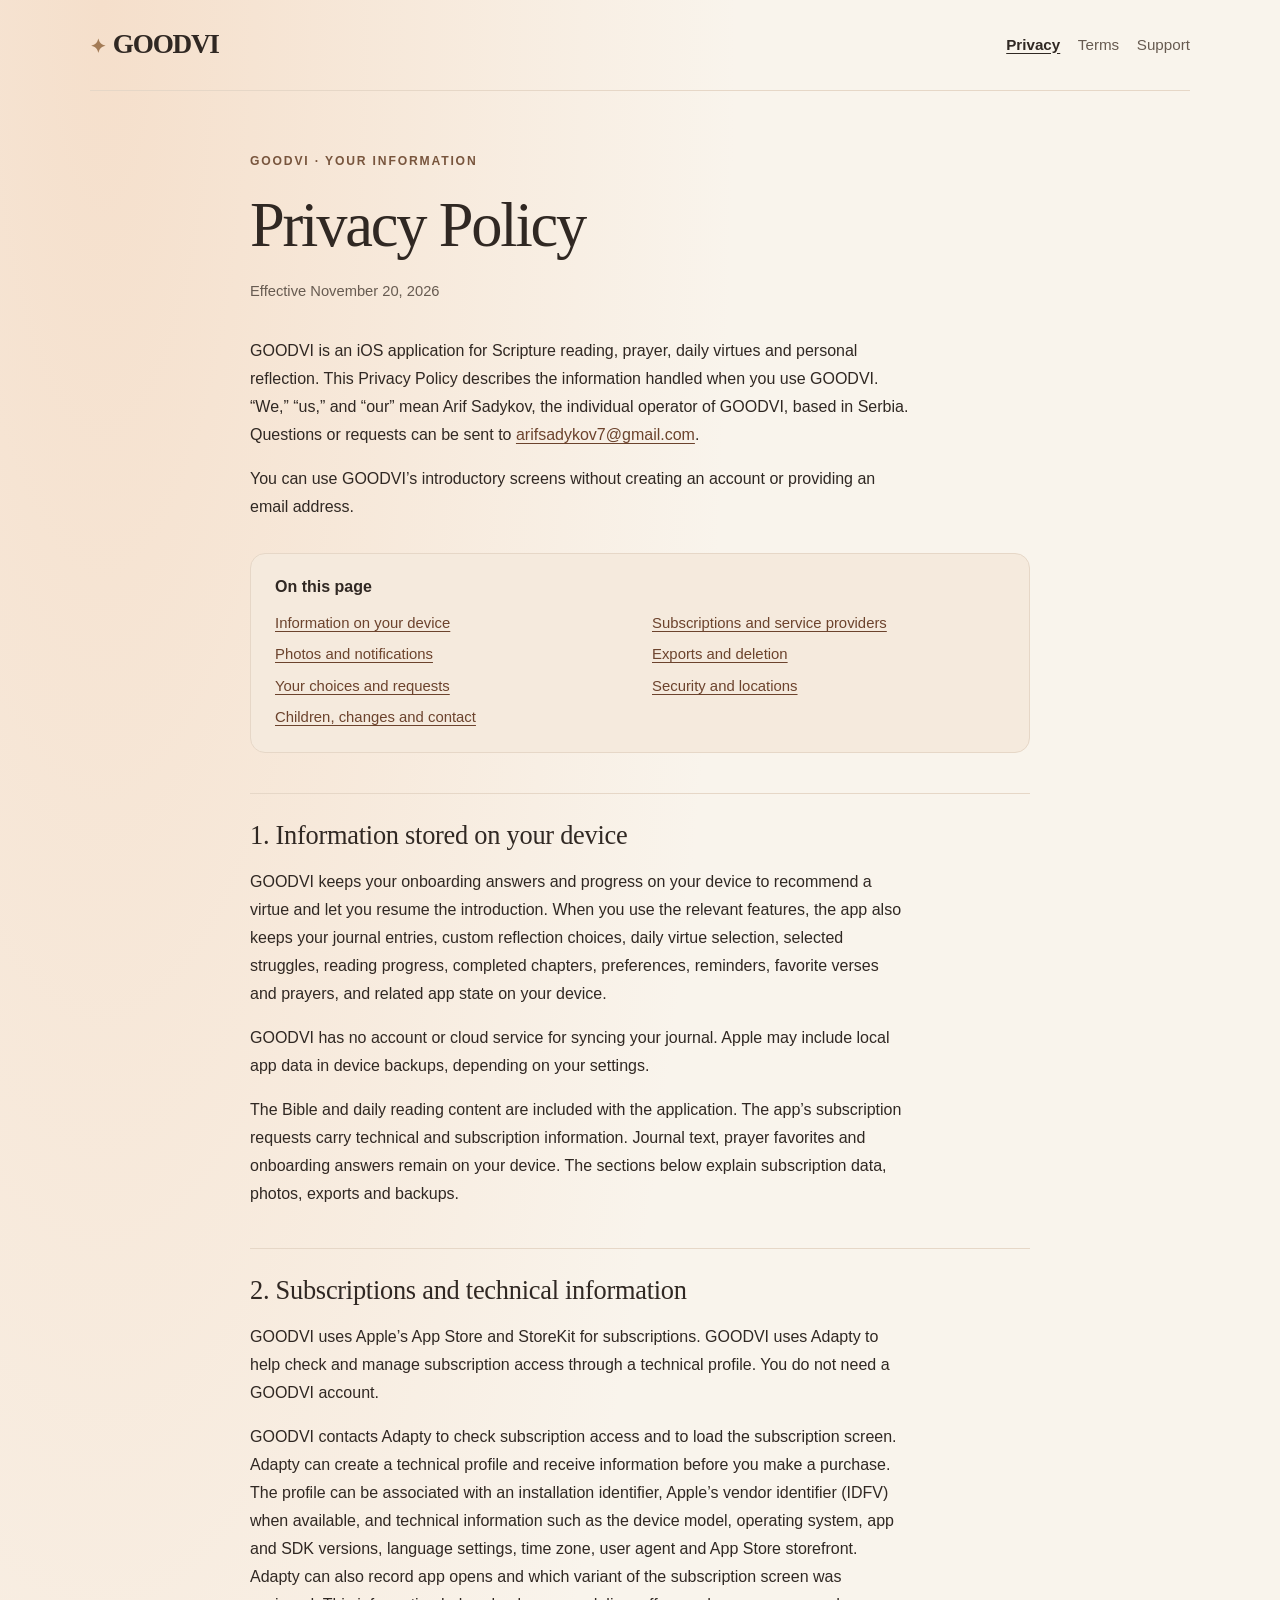
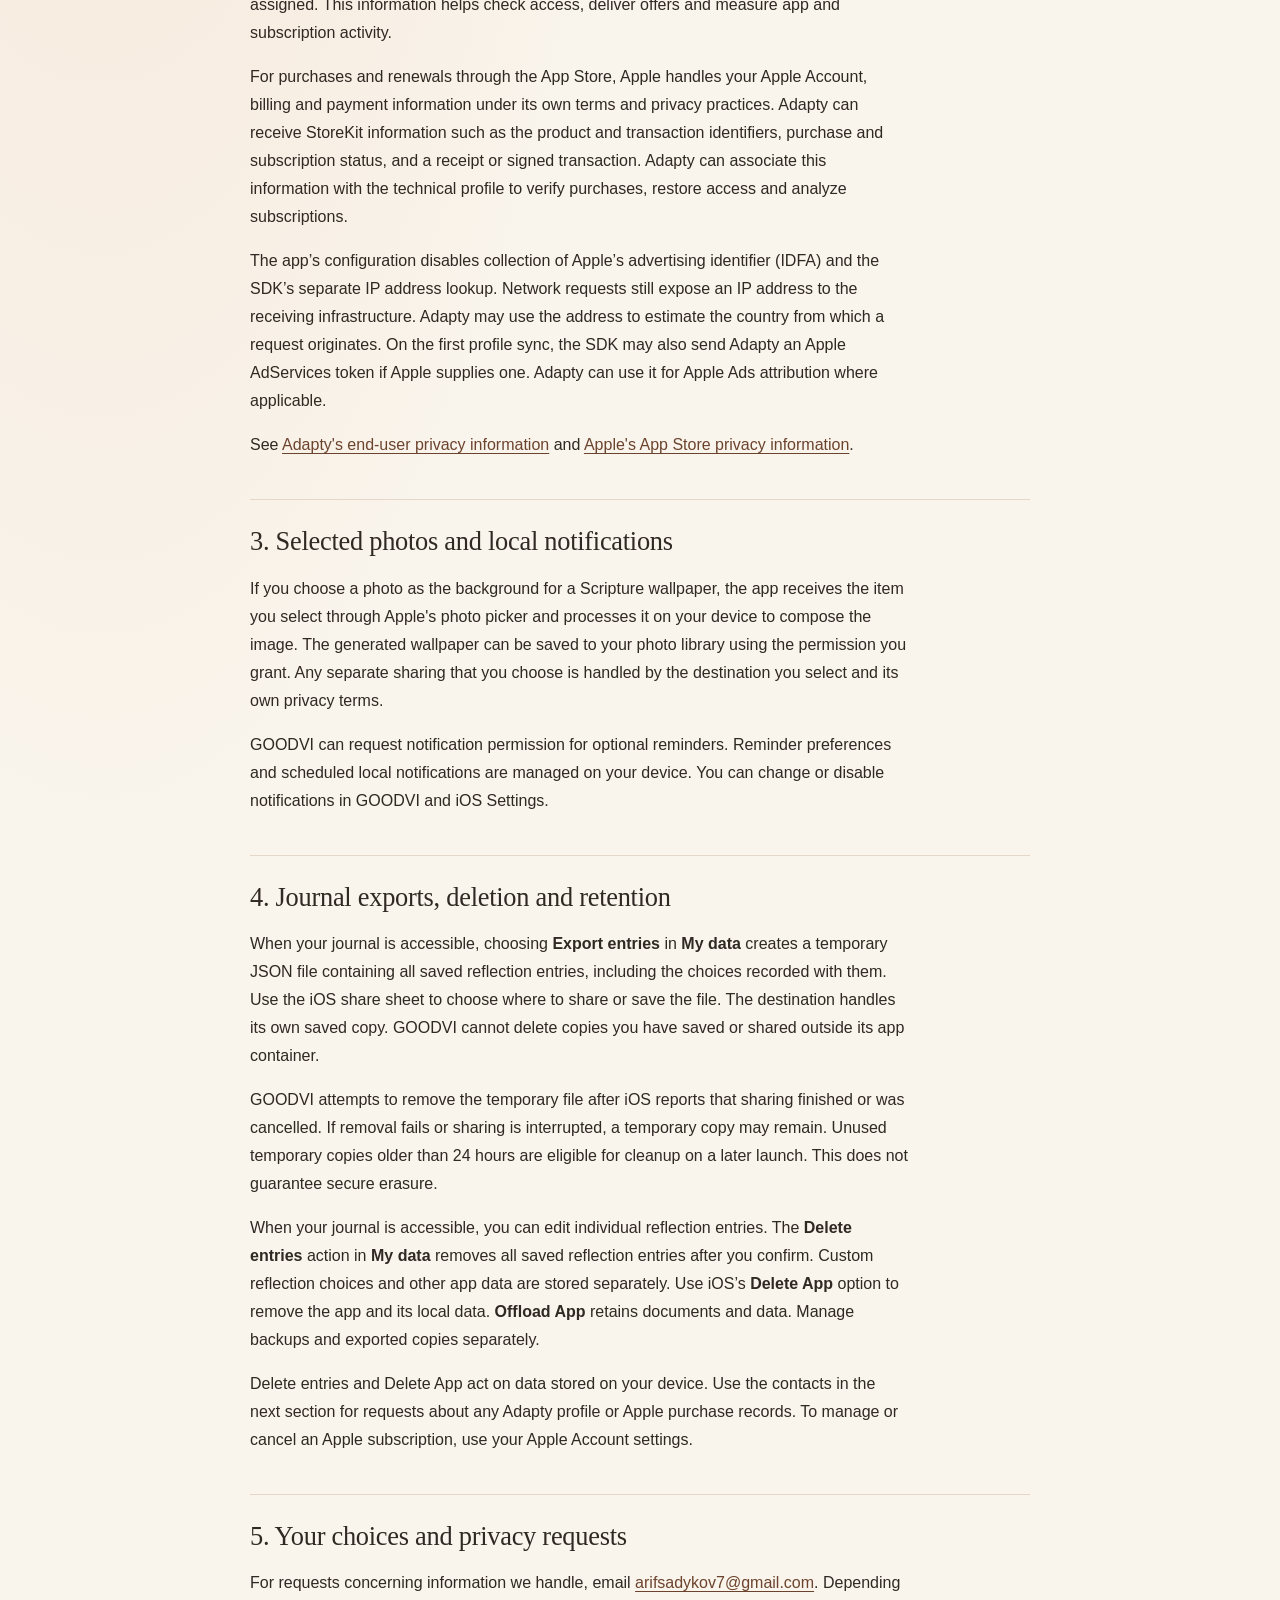
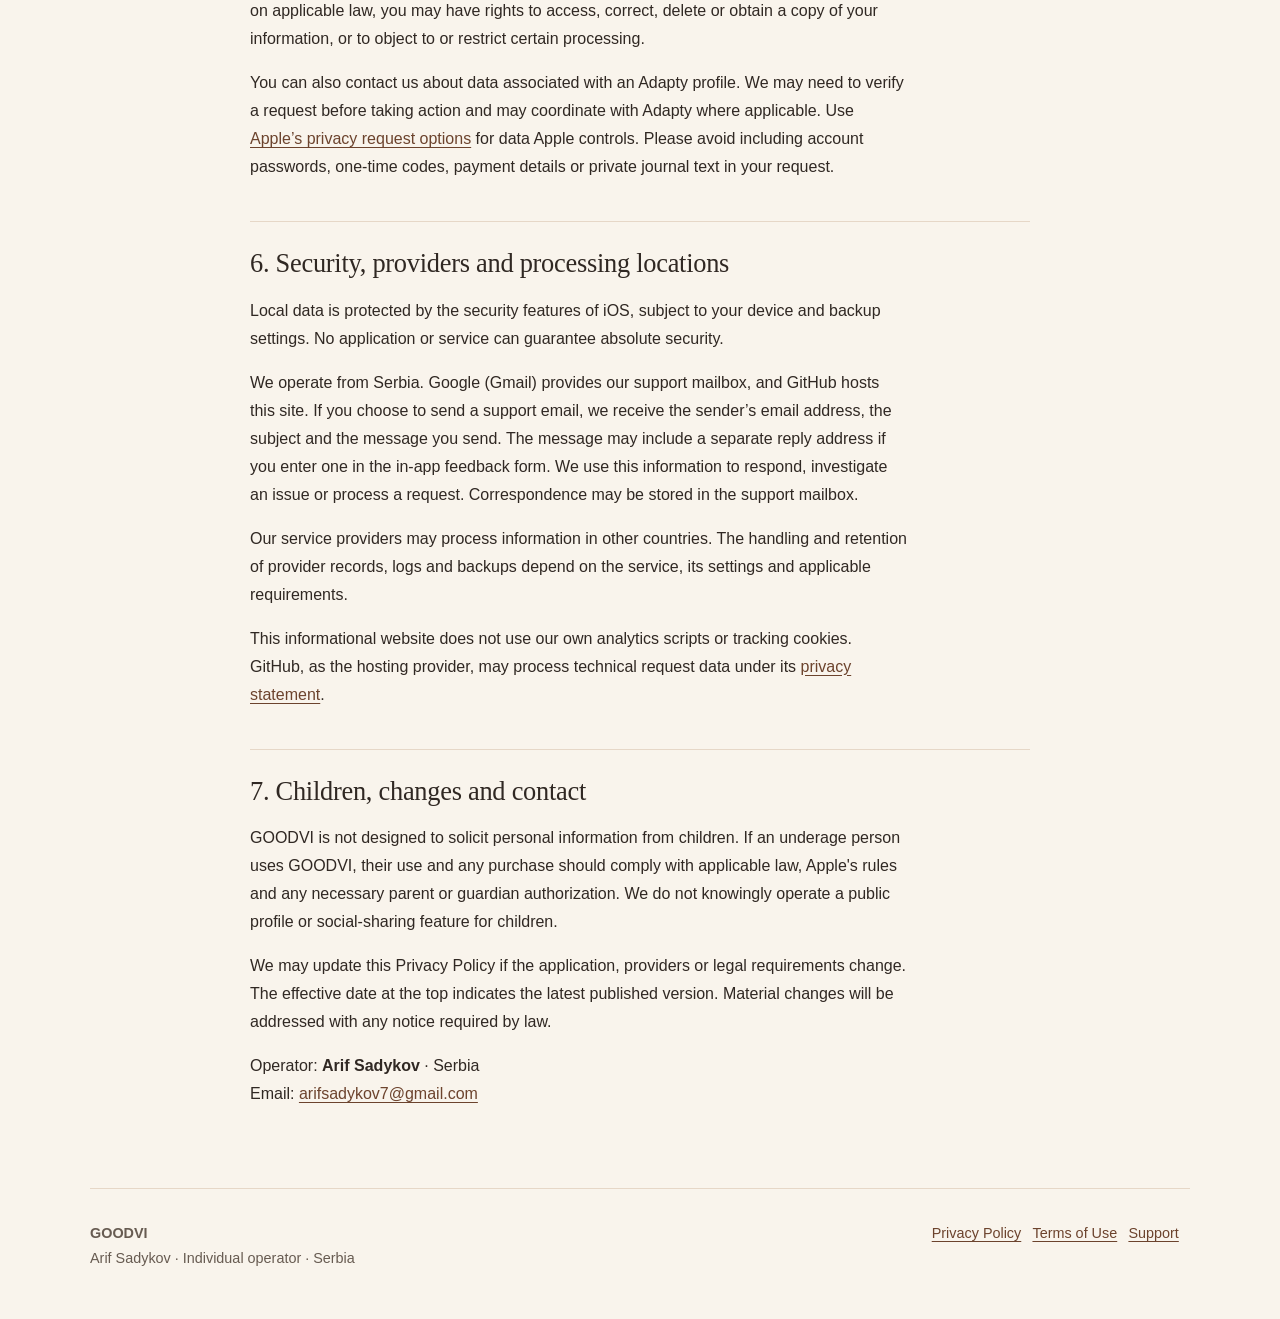
==== privacy/index.html @ 76775af3 "GOODVI: document subscription access and support for release" ====
<!doctype html><html lang="en"><head><meta charset="utf-8"><meta name="viewport" content="width=device-width,initial-scale=1"><meta name="description" content="How GOODVI handles on-device data, subscription information and support requests."><meta name="theme-color" content="#f9f4ec"><title>Privacy Policy | GOODVI</title><link rel="stylesheet" href="../assets/styles.css"></head><body><a class="skip" href="#main">Skip to content</a><header class="header"><a class="brand" href="../">GOODVI</a><nav class="nav" aria-label="Main navigation"><a href="../privacy/" aria-current="page">Privacy</a><a href="../terms/">Terms</a><a href="../support/">Support</a></nav></header><main id="main" class="document"><p class="eyebrow">GOODVI · Your information</p><h1>Privacy Policy</h1><p class="updated">Effective November 20, 2026</p><p>GOODVI is an iOS application for Scripture reading, prayer, daily virtues and personal reflection. This Privacy Policy describes the information handled when you use GOODVI. “We,” “us,” and “our” mean Arif Sadykov, the individual operator of GOODVI, based in Serbia. Questions or requests can be sent to <a href="mailto:arifsadykov7@gmail.com">arifsadykov7@gmail.com</a>.</p><p>You can use GOODVI’s introductory screens without creating an account or providing an email address.</p><nav class="contents" aria-label="On this page"><strong>On this page</strong><ul><li><a href="#local">Information on your device</a></li><li><a href="#providers">Subscriptions and service providers</a></li><li><a href="#permissions">Photos and notifications</a></li><li><a href="#exports">Exports and deletion</a></li><li><a href="#choices">Your choices and requests</a></li><li><a href="#security">Security and locations</a></li><li><a href="#contact">Children, changes and contact</a></li></ul></nav><h2 id="local">1. Information stored on your device</h2><p>GOODVI keeps your onboarding answers and progress on your device to recommend a virtue and let you resume the introduction. When you use the relevant features, the app also keeps your journal entries, custom reflection choices, daily virtue selection, selected struggles, reading progress, completed chapters, preferences, reminders, favorite verses and prayers, and related app state on your device.</p><p>GOODVI has no account or cloud service for syncing your journal. Apple may include local app data in device backups, depending on your settings.</p><p>The Bible and daily reading content are included with the application. The app’s subscription requests carry technical and subscription information. Journal text, prayer favorites and onboarding answers remain on your device. The sections below explain subscription data, photos, exports and backups.</p><h2 id="providers">2. Subscriptions and technical information</h2><p>GOODVI uses Apple’s App Store and StoreKit for subscriptions. GOODVI uses Adapty to help check and manage subscription access through a technical profile. You do not need a GOODVI account.</p><p>GOODVI contacts Adapty to check subscription access and to load the subscription screen. Adapty can create a technical profile and receive information before you make a purchase. The profile can be associated with an installation identifier, Apple’s vendor identifier (IDFV) when available, and technical information such as the device model, operating system, app and SDK versions, language settings, time zone, user agent and App Store storefront. Adapty can also record app opens and which variant of the subscription screen was assigned. This information helps check access, deliver offers and measure app and subscription activity.</p><p>For purchases and renewals through the App Store, Apple handles your Apple Account, billing and payment information under its own terms and privacy practices. Adapty can receive StoreKit information such as the product and transaction identifiers, purchase and subscription status, and a receipt or signed transaction. Adapty can associate this information with the technical profile to verify purchases, restore access and analyze subscriptions.</p><p>The app’s configuration disables collection of Apple’s advertising identifier (IDFA) and the SDK’s separate IP address lookup. Network requests still expose an IP address to the receiving infrastructure. Adapty may use the address to estimate the country from which a request originates. On the first profile sync, the SDK may also send Adapty an Apple AdServices token if Apple supplies one. Adapty can use it for Apple Ads attribution where applicable.</p><p>See <a href="https://adapty.io/end-users-privacy/">Adapty's end-user privacy information</a> and <a href="https://www.apple.com/legal/privacy/data/en/app-store/">Apple's App Store privacy information</a>.</p><h2 id="permissions">3. Selected photos and local notifications</h2><p>If you choose a photo as the background for a Scripture wallpaper, the app receives the item you select through Apple's photo picker and processes it on your device to compose the image. The generated wallpaper can be saved to your photo library using the permission you grant. Any separate sharing that you choose is handled by the destination you select and its own privacy terms.</p><p>GOODVI can request notification permission for optional reminders. Reminder preferences and scheduled local notifications are managed on your device. You can change or disable notifications in GOODVI and iOS Settings.</p><h2 id="exports">4. Journal exports, deletion and retention</h2><p>When your journal is accessible, choosing <strong>Export entries</strong> in <strong>My data</strong> creates a temporary JSON file containing all saved reflection entries, including the choices recorded with them. Use the iOS share sheet to choose where to share or save the file. The destination handles its own saved copy. GOODVI cannot delete copies you have saved or shared outside its app container.</p><p>GOODVI attempts to remove the temporary file after iOS reports that sharing finished or was cancelled. If removal fails or sharing is interrupted, a temporary copy may remain. Unused temporary copies older than 24 hours are eligible for cleanup on a later launch. This does not guarantee secure erasure.</p><p>When your journal is accessible, you can edit individual reflection entries. The <strong>Delete entries</strong> action in <strong>My data</strong> removes all saved reflection entries after you confirm. Custom reflection choices and other app data are stored separately. Use iOS’s <strong>Delete App</strong> option to remove the app and its local data. <strong>Offload App</strong> retains documents and data. Manage backups and exported copies separately.</p><p>Delete entries and Delete App act on data stored on your device. Use the contacts in the next section for requests about any Adapty profile or Apple purchase records. To manage or cancel an Apple subscription, use your Apple Account settings.</p><h2 id="choices">5. Your choices and privacy requests</h2><p>For requests concerning information we handle, email <a href="mailto:arifsadykov7@gmail.com?subject=GOODVI%20privacy%20request">arifsadykov7@gmail.com</a>. Depending on applicable law, you may have rights to access, correct, delete or obtain a copy of your information, or to object to or restrict certain processing.</p><p>You can also contact us about data associated with an Adapty profile. We may need to verify a request before taking action and may coordinate with Adapty where applicable. Use <a href="https://www.apple.com/legal/privacy/contact/">Apple’s privacy request options</a> for data Apple controls. Please avoid including account passwords, one-time codes, payment details or private journal text in your request.</p><h2 id="security">6. Security, providers and processing locations</h2><p>Local data is protected by the security features of iOS, subject to your device and backup settings. No application or service can guarantee absolute security.</p><p>We operate from Serbia. Google (Gmail) provides our support mailbox, and GitHub hosts this site. If you choose to send a support email, we receive the sender’s email address, the subject and the message you send. The message may include a separate reply address if you enter one in the in-app feedback form. We use this information to respond, investigate an issue or process a request. Correspondence may be stored in the support mailbox.</p><p>Our service providers may process information in other countries. The handling and retention of provider records, logs and backups depend on the service, its settings and applicable requirements.</p><p>This informational website does not use our own analytics scripts or tracking cookies. GitHub, as the hosting provider, may process technical request data under its <a href="https://docs.github.com/en/site-policy/privacy-policies/github-general-privacy-statement">privacy statement</a>.</p><h2 id="contact">7. Children, changes and contact</h2><p>GOODVI is not designed to solicit personal information from children. If an underage person uses GOODVI, their use and any purchase should comply with applicable law, Apple's rules and any necessary parent or guardian authorization. We do not knowingly operate a public profile or social-sharing feature for children.</p><p>We may update this Privacy Policy if the application, providers or legal requirements change. The effective date at the top indicates the latest published version. Material changes will be addressed with any notice required by law.</p><p>Operator: <strong>Arif Sadykov</strong> · Serbia<br>Email: <a href="mailto:arifsadykov7@gmail.com">arifsadykov7@gmail.com</a></p></main><footer class="footer"><p><strong>GOODVI</strong><br>Arif Sadykov · Individual operator · Serbia</p><p><a href="../privacy/">Privacy Policy</a><a href="../terms/">Terms of Use</a><a href="../support/">Support</a></p></footer></body></html>
---- assets/styles.css ----
:root{color-scheme:light;--ink:#302823;--muted:#675b51;--paper:#f9f4ec;--cream:#fff9f1;--accent:#78553d;--line:#e6d7c7;--pale:#f2e5d7;--focus:#77513a}*{box-sizing:border-box}html{scroll-behavior:smooth;scroll-padding-top:1.5rem}body{margin:0;background:radial-gradient(ellipse at 8% 0%,#f5dfcb 0,transparent 38%),var(--paper);color:var(--ink);font:16px/1.75 -apple-system,BlinkMacSystemFont,"Segoe UI",sans-serif;-webkit-text-size-adjust:100%}a{color:#6c432d;text-underline-offset:3px;overflow-wrap:anywhere}a:focus-visible{outline:3px solid var(--focus);outline-offset:3px;border-radius:4px}p,li,h1,h2,h3{overflow-wrap:anywhere}.skip{position:absolute;left:1rem;top:-150px;padding:.6rem 1rem;background:white}.skip:focus{top:1rem;z-index:30}.header,.footer,main{width:min(1100px,calc(100% - 44px));margin-inline:auto}.header{display:flex;justify-content:space-between;gap:1rem;align-items:center;flex-wrap:wrap;padding:21px 0;border-bottom:1px solid var(--line)}.brand{font-family:Georgia,"Times New Roman",serif;font-weight:bold;font-size:1.7rem;color:var(--ink);letter-spacing:-.045em;text-decoration:none}.brand::before{content:"✦";font-family:Georgia,serif;color:#a37b56;font-size:1.2rem;margin-right:.5rem}.nav{display:flex;flex-wrap:wrap;gap:1.1rem}.nav a{font-size:.95rem;text-decoration:none;color:var(--muted);min-height:44px;display:inline-flex;align-items:center}.nav a[aria-current=page]{color:var(--ink);font-weight:650;text-decoration:underline}.nav a:hover{color:var(--ink);text-decoration:underline}.eyebrow{font-size:.76rem;color:var(--accent);text-transform:uppercase;letter-spacing:.15em;font-weight:750}.hero{padding:5rem 0 3rem;max-width:830px}.hero h1,.document h1{font:normal clamp(2.5rem,6vw,5.4rem)/1.13 Georgia,"Times New Roman",serif;letter-spacing:-.035em;margin:1.1rem 0 1.2rem}.lead{font-size:1.16rem;color:var(--muted);max-width:720px}.cards{display:grid;grid-template-columns:repeat(3,minmax(0,1fr));gap:1rem;margin:1rem 0 4rem}.card{display:flex;flex-direction:column;border:1px solid var(--line);border-radius:19px;background:#fffaf3;padding:1.7rem;color:var(--ink);text-decoration:none;min-height:225px;box-shadow:0 6px 20px rgba(76,54,41,.035)}.card:hover{border-color:#b89b81;transform:translateY(-2px);transition:transform .15s ease}.card .num{font-size:.75rem;letter-spacing:.12em;color:var(--accent)}.card h2{font:normal 1.8rem/1.15 Georgia,serif;letter-spacing:-.025em;margin:.9rem 0}.card p{font-size:.95rem;color:var(--muted);margin:0 0 1.5rem}.card .more{margin-top:auto;font-weight:650;font-size:.9rem;color:#67422c}.home-contact{padding:1.8rem 2rem;background:var(--pale);border-radius:20px;margin-bottom:4rem}.home-contact h2{font:normal 1.6rem Georgia,serif;margin:0}.home-contact p{margin:.6rem 0 0}.document{max-width:780px;padding:3rem 0 4rem}.document h1{font-size:clamp(2.4rem,5vw,3.9rem)}.updated{color:var(--muted);font-size:.92rem;margin-bottom:2rem}.document h2{font:normal 1.65rem/1.3 Georgia,serif;letter-spacing:-.01em;margin:2.5rem 0 .75rem;padding-top:1.5rem;border-top:1px solid var(--line)}.document h3{font-size:1.05rem;margin-top:1.6rem}.document p,.document li{max-width:74ch}.document li{margin:.55rem 0}.document ul,.document ol{padding-left:1.6rem}.contents{background:#f5eadd;border:1px solid var(--line);border-radius:15px;padding:1.2rem 1.5rem;margin:2rem 0}.contents strong{display:block;margin-bottom:.4rem}.contents ul{display:grid;grid-template-columns:repeat(2,minmax(0,1fr));gap:0 1.5rem;list-style:none;padding:0;margin:0}.contents li{margin:.1rem 0}.contents a{font-size:.93rem}.notice{background:var(--pale);border-left:4px solid #8b6147;border-radius:0 13px 13px 0;padding:1rem 1.25rem}.notice p{margin:.35rem 0}.footer{border-top:1px solid var(--line);padding:2rem 0 3rem;display:flex;justify-content:space-between;gap:1.5rem;flex-wrap:wrap;font-size:.9rem;color:var(--muted)}.footer p{margin:0}.footer a{margin-right:.7rem}.fine{font-size:.9rem;color:var(--muted)}@media(max-width:700px){.hero{padding:2.5rem 0 1.5rem}.cards{grid-template-columns:1fr;gap:.85rem;margin-bottom:2rem}.card{min-height:0;padding:1.3rem}.home-contact{padding:1.5rem}.document{padding:2rem 0 3rem}.contents ul{grid-template-columns:1fr}.nav{gap:.8rem}.nav a{font-size:.9rem}.footer{flex-direction:column}}@media(prefers-reduced-motion:reduce){html{scroll-behavior:auto}.card:hover{transform:none}}@media print{body{background:white}.header,.footer,.contents,.skip{display:none}.document{max-width:none;width:100%;padding:0}.document h2{page-break-after:avoid}}
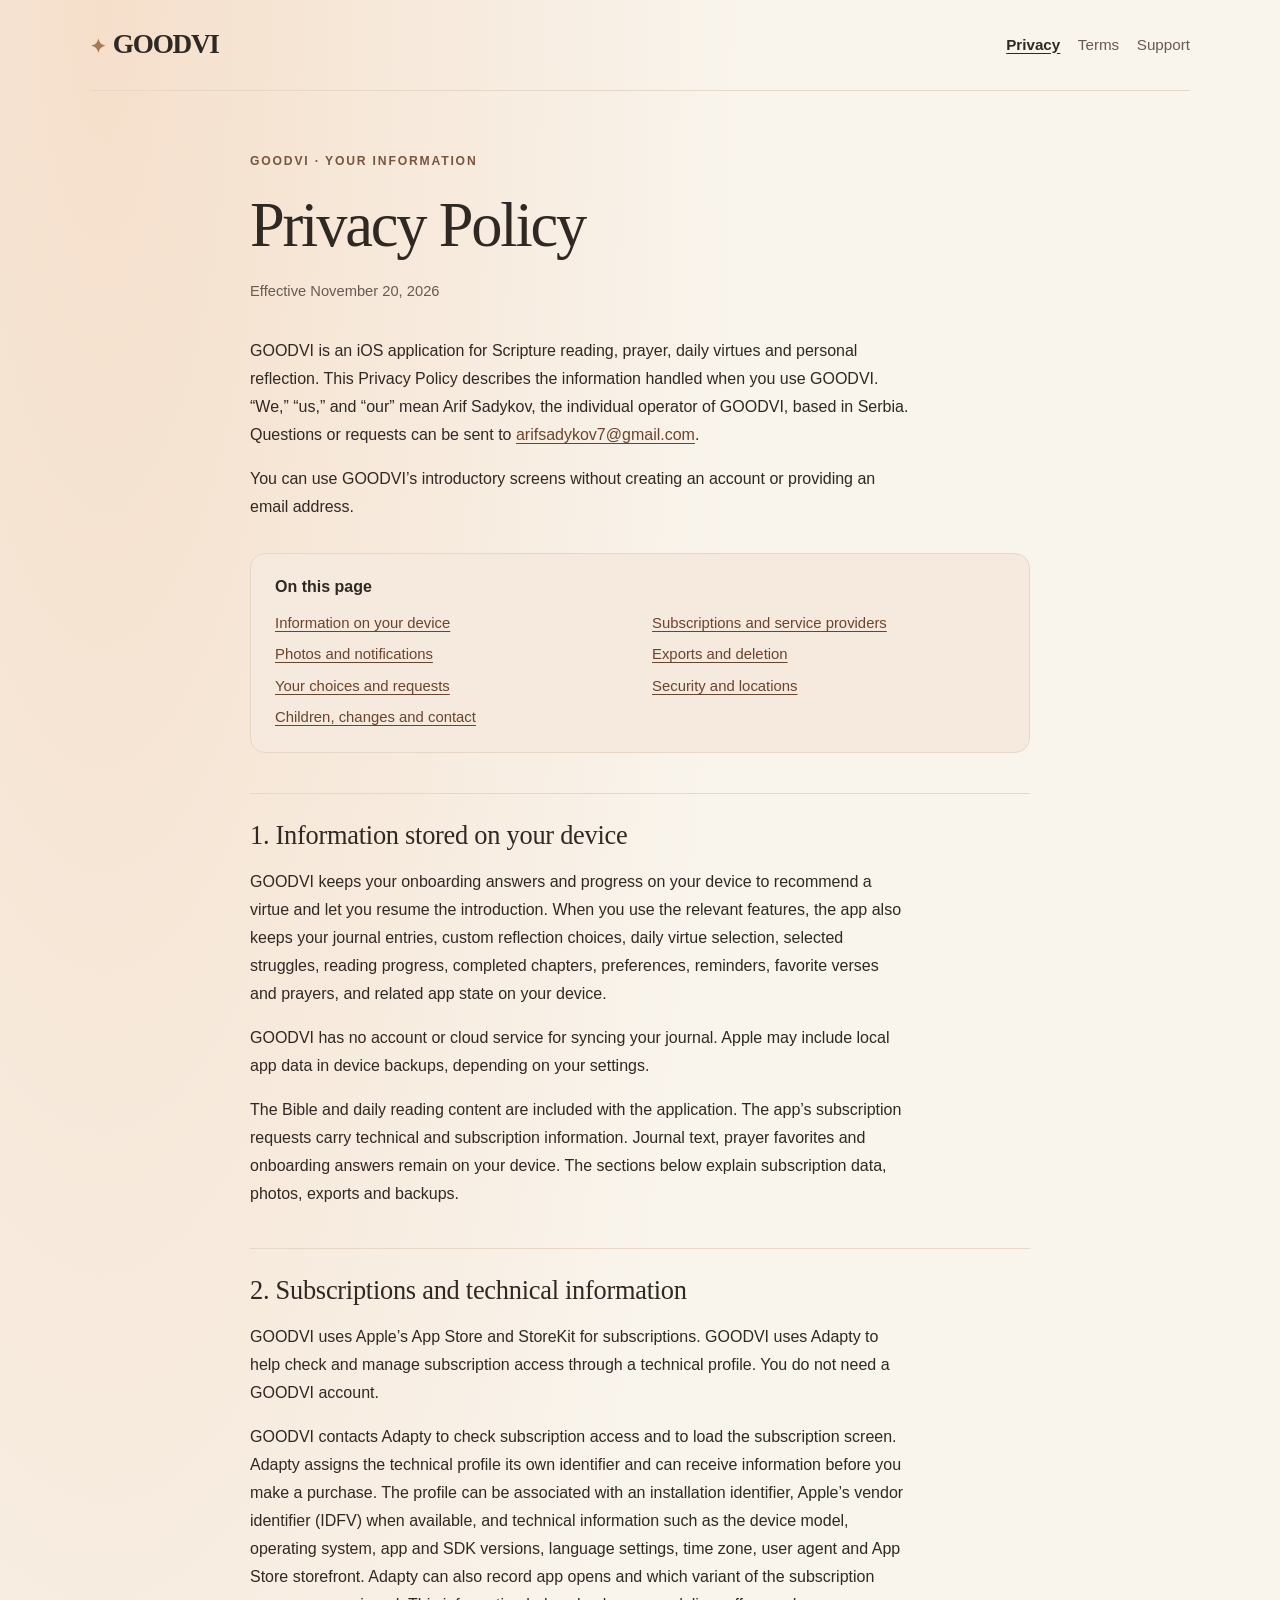
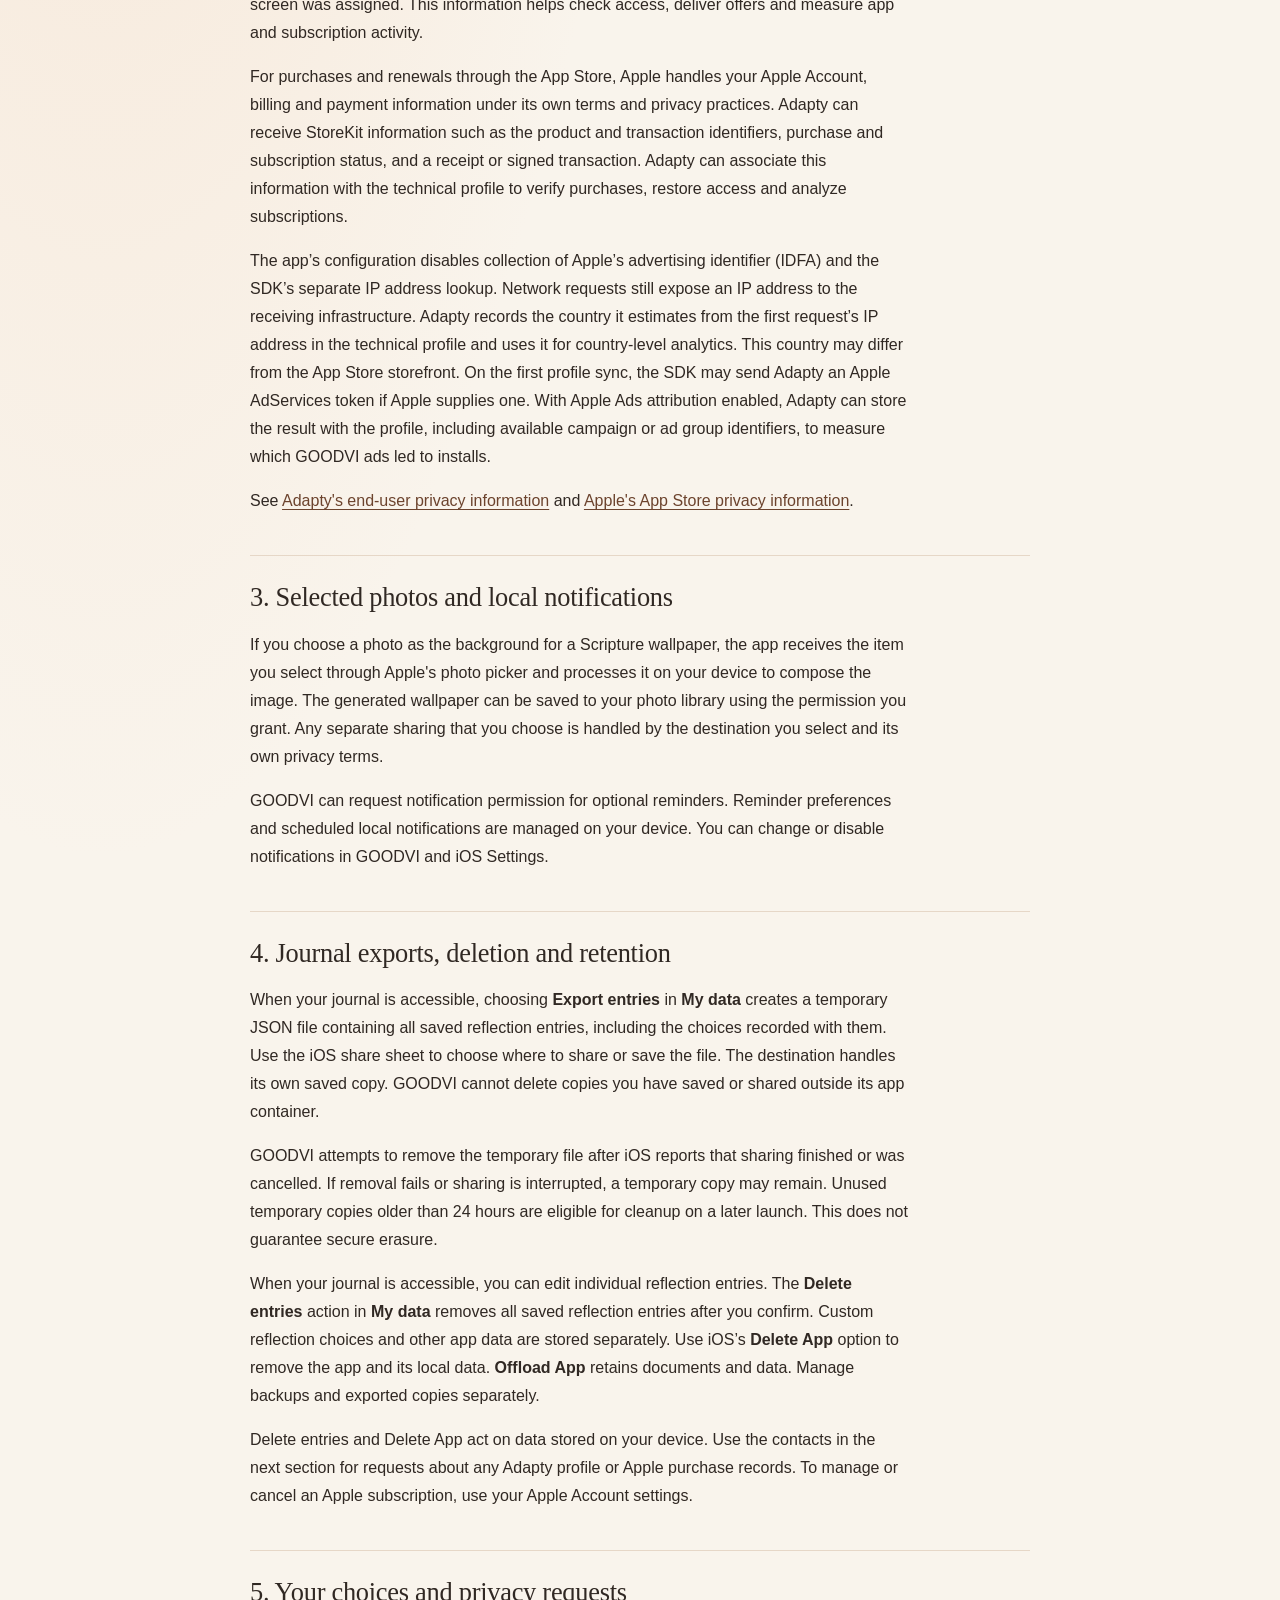
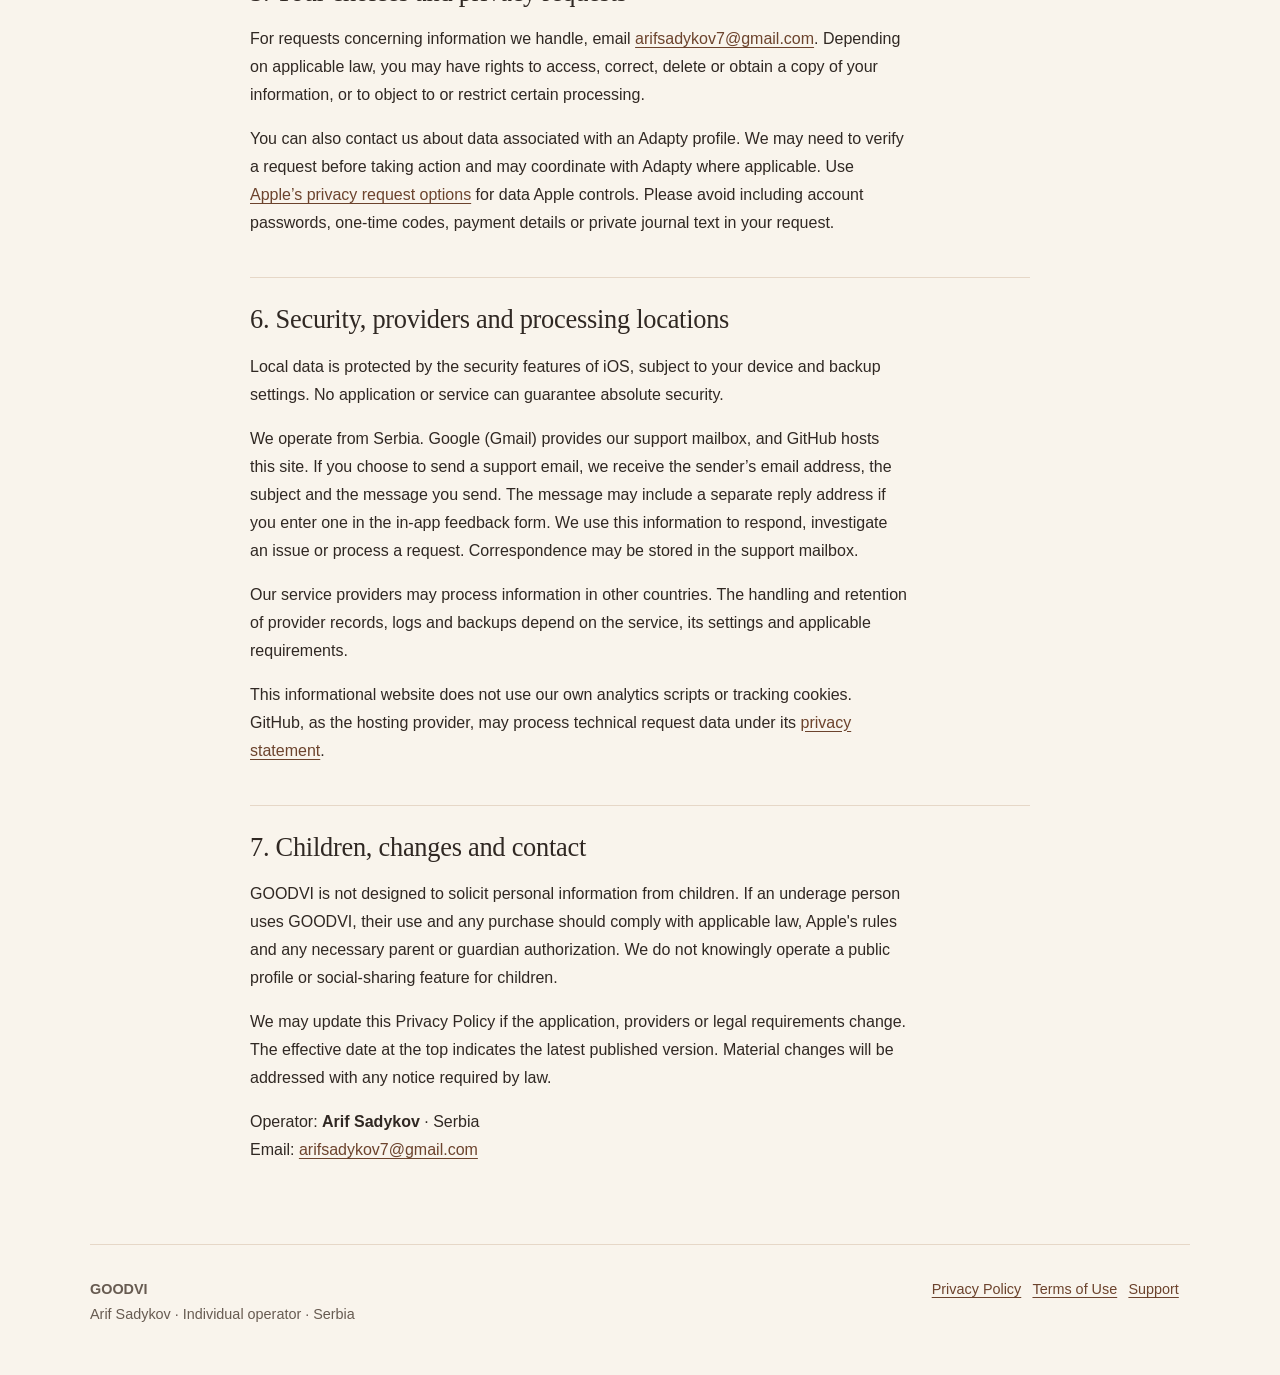
==== commit b5f7602a: "Clarify GOODVI profile, country analytics and Apple Ads attribution" ====
--- a/privacy/index.html
+++ b/privacy/index.html
@@ -1 +1 @@
-<!doctype html><html lang="en"><head><meta charset="utf-8"><meta name="viewport" content="width=device-width,initial-scale=1"><meta name="description" content="How GOODVI handles on-device data, subscription information and support requests."><meta name="theme-color" content="#f9f4ec"><title>Privacy Policy | GOODVI</title><link rel="stylesheet" href="../assets/styles.css"></head><body><a class="skip" href="#main">Skip to content</a><header class="header"><a class="brand" href="../">GOODVI</a><nav class="nav" aria-label="Main navigation"><a href="../privacy/" aria-current="page">Privacy</a><a href="../terms/">Terms</a><a href="../support/">Support</a></nav></header><main id="main" class="document"><p class="eyebrow">GOODVI · Your information</p><h1>Privacy Policy</h1><p class="updated">Effective November 20, 2026</p><p>GOODVI is an iOS application for Scripture reading, prayer, daily virtues and personal reflection. This Privacy Policy describes the information handled when you use GOODVI. “We,” “us,” and “our” mean Arif Sadykov, the individual operator of GOODVI, based in Serbia. Questions or requests can be sent to <a href="mailto:arifsadykov7@gmail.com">arifsadykov7@gmail.com</a>.</p><p>You can use GOODVI’s introductory screens without creating an account or providing an email address.</p><nav class="contents" aria-label="On this page"><strong>On this page</strong><ul><li><a href="#local">Information on your device</a></li><li><a href="#providers">Subscriptions and service providers</a></li><li><a href="#permissions">Photos and notifications</a></li><li><a href="#exports">Exports and deletion</a></li><li><a href="#choices">Your choices and requests</a></li><li><a href="#security">Security and locations</a></li><li><a href="#contact">Children, changes and contact</a></li></ul></nav><h2 id="local">1. Information stored on your device</h2><p>GOODVI keeps your onboarding answers and progress on your device to recommend a virtue and let you resume the introduction. When you use the relevant features, the app also keeps your journal entries, custom reflection choices, daily virtue selection, selected struggles, reading progress, completed chapters, preferences, reminders, favorite verses and prayers, and related app state on your device.</p><p>GOODVI has no account or cloud service for syncing your journal. Apple may include local app data in device backups, depending on your settings.</p><p>The Bible and daily reading content are included with the application. The app’s subscription requests carry technical and subscription information. Journal text, prayer favorites and onboarding answers remain on your device. The sections below explain subscription data, photos, exports and backups.</p><h2 id="providers">2. Subscriptions and technical information</h2><p>GOODVI uses Apple’s App Store and StoreKit for subscriptions. GOODVI uses Adapty to help check and manage subscription access through a technical profile. You do not need a GOODVI account.</p><p>GOODVI contacts Adapty to check subscription access and to load the subscription screen. Adapty can create a technical profile and receive information before you make a purchase. The profile can be associated with an installation identifier, Apple’s vendor identifier (IDFV) when available, and technical information such as the device model, operating system, app and SDK versions, language settings, time zone, user agent and App Store storefront. Adapty can also record app opens and which variant of the subscription screen was assigned. This information helps check access, deliver offers and measure app and subscription activity.</p><p>For purchases and renewals through the App Store, Apple handles your Apple Account, billing and payment information under its own terms and privacy practices. Adapty can receive StoreKit information such as the product and transaction identifiers, purchase and subscription status, and a receipt or signed transaction. Adapty can associate this information with the technical profile to verify purchases, restore access and analyze subscriptions.</p><p>The app’s configuration disables collection of Apple’s advertising identifier (IDFA) and the SDK’s separate IP address lookup. Network requests still expose an IP address to the receiving infrastructure. Adapty may use the address to estimate the country from which a request originates. On the first profile sync, the SDK may also send Adapty an Apple AdServices token if Apple supplies one. Adapty can use it for Apple Ads attribution where applicable.</p><p>See <a href="https://adapty.io/end-users-privacy/">Adapty's end-user privacy information</a> and <a href="https://www.apple.com/legal/privacy/data/en/app-store/">Apple's App Store privacy information</a>.</p><h2 id="permissions">3. Selected photos and local notifications</h2><p>If you choose a photo as the background for a Scripture wallpaper, the app receives the item you select through Apple's photo picker and processes it on your device to compose the image. The generated wallpaper can be saved to your photo library using the permission you grant. Any separate sharing that you choose is handled by the destination you select and its own privacy terms.</p><p>GOODVI can request notification permission for optional reminders. Reminder preferences and scheduled local notifications are managed on your device. You can change or disable notifications in GOODVI and iOS Settings.</p><h2 id="exports">4. Journal exports, deletion and retention</h2><p>When your journal is accessible, choosing <strong>Export entries</strong> in <strong>My data</strong> creates a temporary JSON file containing all saved reflection entries, including the choices recorded with them. Use the iOS share sheet to choose where to share or save the file. The destination handles its own saved copy. GOODVI cannot delete copies you have saved or shared outside its app container.</p><p>GOODVI attempts to remove the temporary file after iOS reports that sharing finished or was cancelled. If removal fails or sharing is interrupted, a temporary copy may remain. Unused temporary copies older than 24 hours are eligible for cleanup on a later launch. This does not guarantee secure erasure.</p><p>When your journal is accessible, you can edit individual reflection entries. The <strong>Delete entries</strong> action in <strong>My data</strong> removes all saved reflection entries after you confirm. Custom reflection choices and other app data are stored separately. Use iOS’s <strong>Delete App</strong> option to remove the app and its local data. <strong>Offload App</strong> retains documents and data. Manage backups and exported copies separately.</p><p>Delete entries and Delete App act on data stored on your device. Use the contacts in the next section for requests about any Adapty profile or Apple purchase records. To manage or cancel an Apple subscription, use your Apple Account settings.</p><h2 id="choices">5. Your choices and privacy requests</h2><p>For requests concerning information we handle, email <a href="mailto:arifsadykov7@gmail.com?subject=GOODVI%20privacy%20request">arifsadykov7@gmail.com</a>. Depending on applicable law, you may have rights to access, correct, delete or obtain a copy of your information, or to object to or restrict certain processing.</p><p>You can also contact us about data associated with an Adapty profile. We may need to verify a request before taking action and may coordinate with Adapty where applicable. Use <a href="https://www.apple.com/legal/privacy/contact/">Apple’s privacy request options</a> for data Apple controls. Please avoid including account passwords, one-time codes, payment details or private journal text in your request.</p><h2 id="security">6. Security, providers and processing locations</h2><p>Local data is protected by the security features of iOS, subject to your device and backup settings. No application or service can guarantee absolute security.</p><p>We operate from Serbia. Google (Gmail) provides our support mailbox, and GitHub hosts this site. If you choose to send a support email, we receive the sender’s email address, the subject and the message you send. The message may include a separate reply address if you enter one in the in-app feedback form. We use this information to respond, investigate an issue or process a request. Correspondence may be stored in the support mailbox.</p><p>Our service providers may process information in other countries. The handling and retention of provider records, logs and backups depend on the service, its settings and applicable requirements.</p><p>This informational website does not use our own analytics scripts or tracking cookies. GitHub, as the hosting provider, may process technical request data under its <a href="https://docs.github.com/en/site-policy/privacy-policies/github-general-privacy-statement">privacy statement</a>.</p><h2 id="contact">7. Children, changes and contact</h2><p>GOODVI is not designed to solicit personal information from children. If an underage person uses GOODVI, their use and any purchase should comply with applicable law, Apple's rules and any necessary parent or guardian authorization. We do not knowingly operate a public profile or social-sharing feature for children.</p><p>We may update this Privacy Policy if the application, providers or legal requirements change. The effective date at the top indicates the latest published version. Material changes will be addressed with any notice required by law.</p><p>Operator: <strong>Arif Sadykov</strong> · Serbia<br>Email: <a href="mailto:arifsadykov7@gmail.com">arifsadykov7@gmail.com</a></p></main><footer class="footer"><p><strong>GOODVI</strong><br>Arif Sadykov · Individual operator · Serbia</p><p><a href="../privacy/">Privacy Policy</a><a href="../terms/">Terms of Use</a><a href="../support/">Support</a></p></footer></body></html>
+<!doctype html><html lang="en"><head><meta charset="utf-8"><meta name="viewport" content="width=device-width,initial-scale=1"><meta name="description" content="How GOODVI handles on-device data, subscription information and support requests."><meta name="theme-color" content="#f9f4ec"><title>Privacy Policy | GOODVI</title><link rel="stylesheet" href="../assets/styles.css"></head><body><a class="skip" href="#main">Skip to content</a><header class="header"><a class="brand" href="../">GOODVI</a><nav class="nav" aria-label="Main navigation"><a href="../privacy/" aria-current="page">Privacy</a><a href="../terms/">Terms</a><a href="../support/">Support</a></nav></header><main id="main" class="document"><p class="eyebrow">GOODVI · Your information</p><h1>Privacy Policy</h1><p class="updated">Effective November 20, 2026</p><p>GOODVI is an iOS application for Scripture reading, prayer, daily virtues and personal reflection. This Privacy Policy describes the information handled when you use GOODVI. “We,” “us,” and “our” mean Arif Sadykov, the individual operator of GOODVI, based in Serbia. Questions or requests can be sent to <a href="mailto:arifsadykov7@gmail.com">arifsadykov7@gmail.com</a>.</p><p>You can use GOODVI’s introductory screens without creating an account or providing an email address.</p><nav class="contents" aria-label="On this page"><strong>On this page</strong><ul><li><a href="#local">Information on your device</a></li><li><a href="#providers">Subscriptions and service providers</a></li><li><a href="#permissions">Photos and notifications</a></li><li><a href="#exports">Exports and deletion</a></li><li><a href="#choices">Your choices and requests</a></li><li><a href="#security">Security and locations</a></li><li><a href="#contact">Children, changes and contact</a></li></ul></nav><h2 id="local">1. Information stored on your device</h2><p>GOODVI keeps your onboarding answers and progress on your device to recommend a virtue and let you resume the introduction. When you use the relevant features, the app also keeps your journal entries, custom reflection choices, daily virtue selection, selected struggles, reading progress, completed chapters, preferences, reminders, favorite verses and prayers, and related app state on your device.</p><p>GOODVI has no account or cloud service for syncing your journal. Apple may include local app data in device backups, depending on your settings.</p><p>The Bible and daily reading content are included with the application. The app’s subscription requests carry technical and subscription information. Journal text, prayer favorites and onboarding answers remain on your device. The sections below explain subscription data, photos, exports and backups.</p><h2 id="providers">2. Subscriptions and technical information</h2><p>GOODVI uses Apple’s App Store and StoreKit for subscriptions. GOODVI uses Adapty to help check and manage subscription access through a technical profile. You do not need a GOODVI account.</p><p>GOODVI contacts Adapty to check subscription access and to load the subscription screen. Adapty assigns the technical profile its own identifier and can receive information before you make a purchase. The profile can be associated with an installation identifier, Apple’s vendor identifier (IDFV) when available, and technical information such as the device model, operating system, app and SDK versions, language settings, time zone, user agent and App Store storefront. Adapty can also record app opens and which variant of the subscription screen was assigned. This information helps check access, deliver offers and measure app and subscription activity.</p><p>For purchases and renewals through the App Store, Apple handles your Apple Account, billing and payment information under its own terms and privacy practices. Adapty can receive StoreKit information such as the product and transaction identifiers, purchase and subscription status, and a receipt or signed transaction. Adapty can associate this information with the technical profile to verify purchases, restore access and analyze subscriptions.</p><p>The app’s configuration disables collection of Apple’s advertising identifier (IDFA) and the SDK’s separate IP address lookup. Network requests still expose an IP address to the receiving infrastructure. Adapty records the country it estimates from the first request’s IP address in the technical profile and uses it for country-level analytics. This country may differ from the App Store storefront. On the first profile sync, the SDK may send Adapty an Apple AdServices token if Apple supplies one. With Apple Ads attribution enabled, Adapty can store the result with the profile, including available campaign or ad group identifiers, to measure which GOODVI ads led to installs.</p><p>See <a href="https://adapty.io/end-users-privacy/">Adapty's end-user privacy information</a> and <a href="https://www.apple.com/legal/privacy/data/en/app-store/">Apple's App Store privacy information</a>.</p><h2 id="permissions">3. Selected photos and local notifications</h2><p>If you choose a photo as the background for a Scripture wallpaper, the app receives the item you select through Apple's photo picker and processes it on your device to compose the image. The generated wallpaper can be saved to your photo library using the permission you grant. Any separate sharing that you choose is handled by the destination you select and its own privacy terms.</p><p>GOODVI can request notification permission for optional reminders. Reminder preferences and scheduled local notifications are managed on your device. You can change or disable notifications in GOODVI and iOS Settings.</p><h2 id="exports">4. Journal exports, deletion and retention</h2><p>When your journal is accessible, choosing <strong>Export entries</strong> in <strong>My data</strong> creates a temporary JSON file containing all saved reflection entries, including the choices recorded with them. Use the iOS share sheet to choose where to share or save the file. The destination handles its own saved copy. GOODVI cannot delete copies you have saved or shared outside its app container.</p><p>GOODVI attempts to remove the temporary file after iOS reports that sharing finished or was cancelled. If removal fails or sharing is interrupted, a temporary copy may remain. Unused temporary copies older than 24 hours are eligible for cleanup on a later launch. This does not guarantee secure erasure.</p><p>When your journal is accessible, you can edit individual reflection entries. The <strong>Delete entries</strong> action in <strong>My data</strong> removes all saved reflection entries after you confirm. Custom reflection choices and other app data are stored separately. Use iOS’s <strong>Delete App</strong> option to remove the app and its local data. <strong>Offload App</strong> retains documents and data. Manage backups and exported copies separately.</p><p>Delete entries and Delete App act on data stored on your device. Use the contacts in the next section for requests about any Adapty profile or Apple purchase records. To manage or cancel an Apple subscription, use your Apple Account settings.</p><h2 id="choices">5. Your choices and privacy requests</h2><p>For requests concerning information we handle, email <a href="mailto:arifsadykov7@gmail.com?subject=GOODVI%20privacy%20request">arifsadykov7@gmail.com</a>. Depending on applicable law, you may have rights to access, correct, delete or obtain a copy of your information, or to object to or restrict certain processing.</p><p>You can also contact us about data associated with an Adapty profile. We may need to verify a request before taking action and may coordinate with Adapty where applicable. Use <a href="https://www.apple.com/legal/privacy/contact/">Apple’s privacy request options</a> for data Apple controls. Please avoid including account passwords, one-time codes, payment details or private journal text in your request.</p><h2 id="security">6. Security, providers and processing locations</h2><p>Local data is protected by the security features of iOS, subject to your device and backup settings. No application or service can guarantee absolute security.</p><p>We operate from Serbia. Google (Gmail) provides our support mailbox, and GitHub hosts this site. If you choose to send a support email, we receive the sender’s email address, the subject and the message you send. The message may include a separate reply address if you enter one in the in-app feedback form. We use this information to respond, investigate an issue or process a request. Correspondence may be stored in the support mailbox.</p><p>Our service providers may process information in other countries. The handling and retention of provider records, logs and backups depend on the service, its settings and applicable requirements.</p><p>This informational website does not use our own analytics scripts or tracking cookies. GitHub, as the hosting provider, may process technical request data under its <a href="https://docs.github.com/en/site-policy/privacy-policies/github-general-privacy-statement">privacy statement</a>.</p><h2 id="contact">7. Children, changes and contact</h2><p>GOODVI is not designed to solicit personal information from children. If an underage person uses GOODVI, their use and any purchase should comply with applicable law, Apple's rules and any necessary parent or guardian authorization. We do not knowingly operate a public profile or social-sharing feature for children.</p><p>We may update this Privacy Policy if the application, providers or legal requirements change. The effective date at the top indicates the latest published version. Material changes will be addressed with any notice required by law.</p><p>Operator: <strong>Arif Sadykov</strong> · Serbia<br>Email: <a href="mailto:arifsadykov7@gmail.com">arifsadykov7@gmail.com</a></p></main><footer class="footer"><p><strong>GOODVI</strong><br>Arif Sadykov · Individual operator · Serbia</p><p><a href="../privacy/">Privacy Policy</a><a href="../terms/">Terms of Use</a><a href="../support/">Support</a></p></footer></body></html>
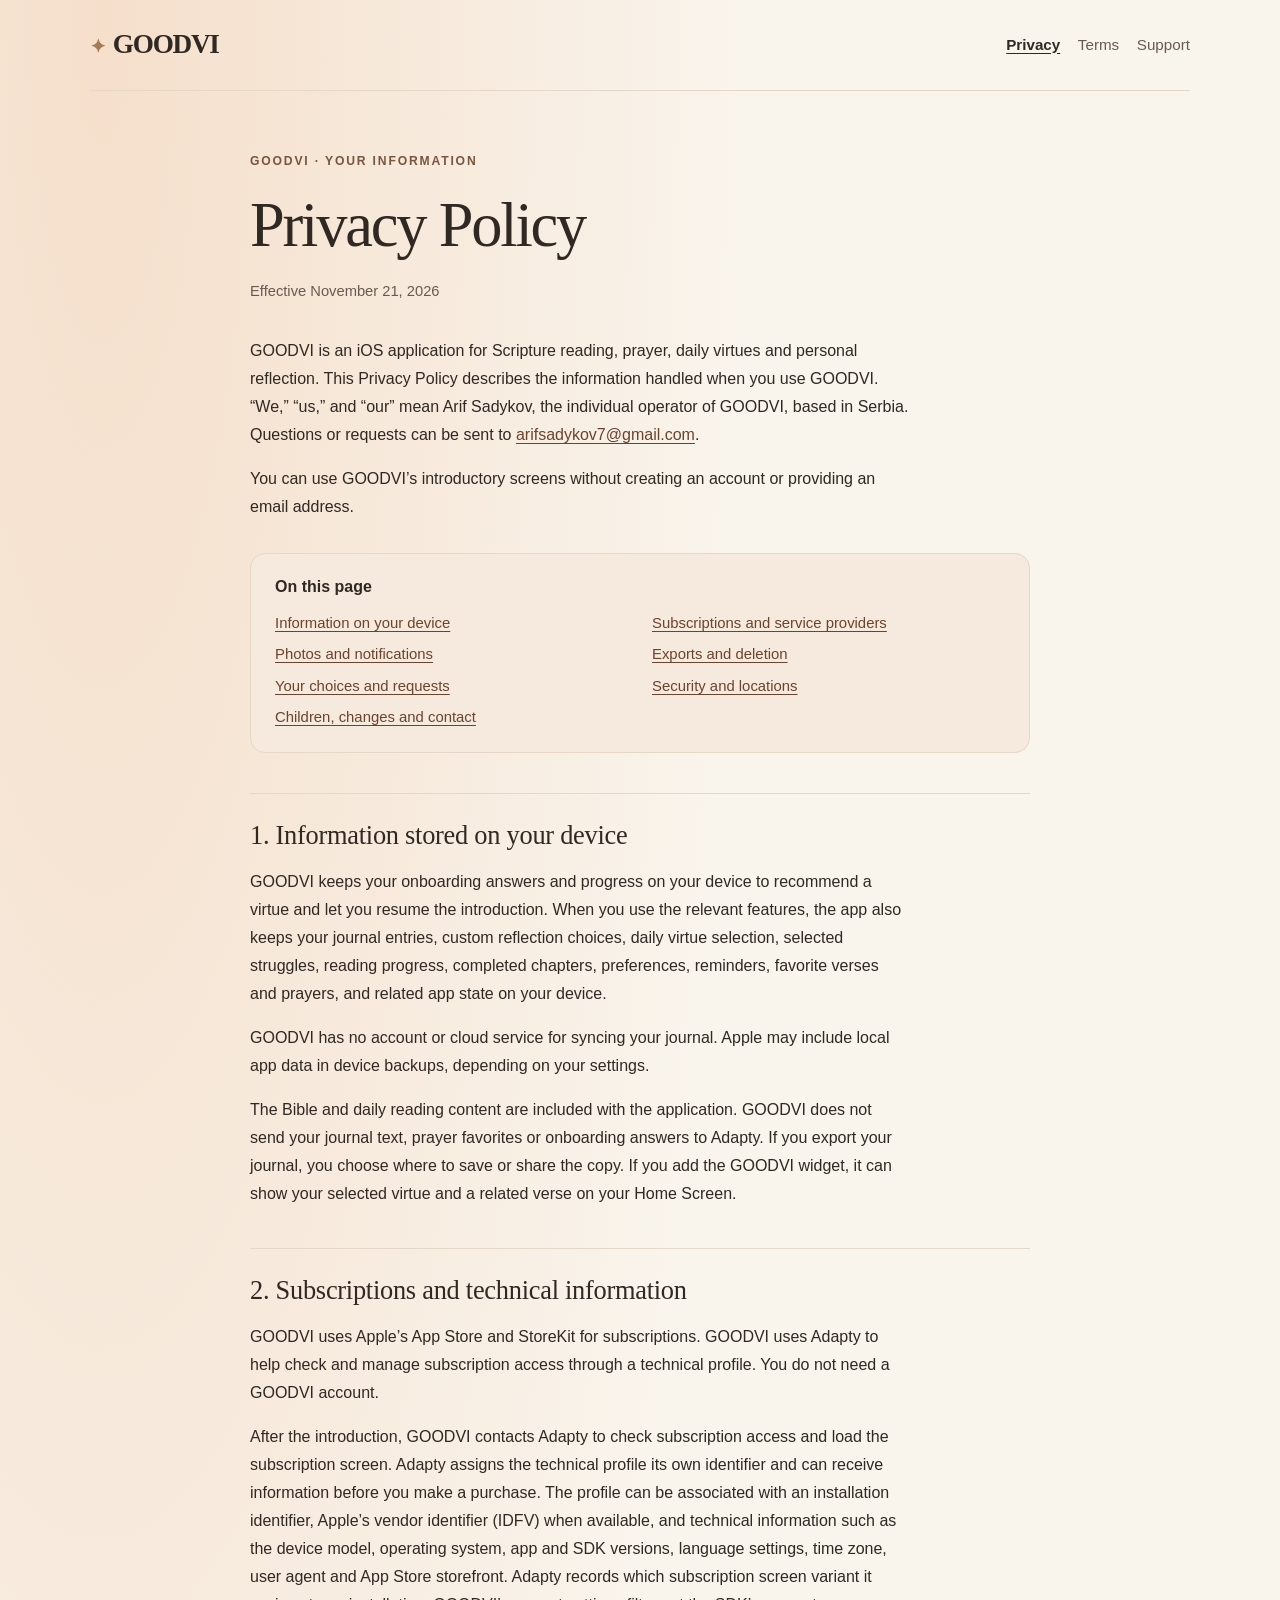
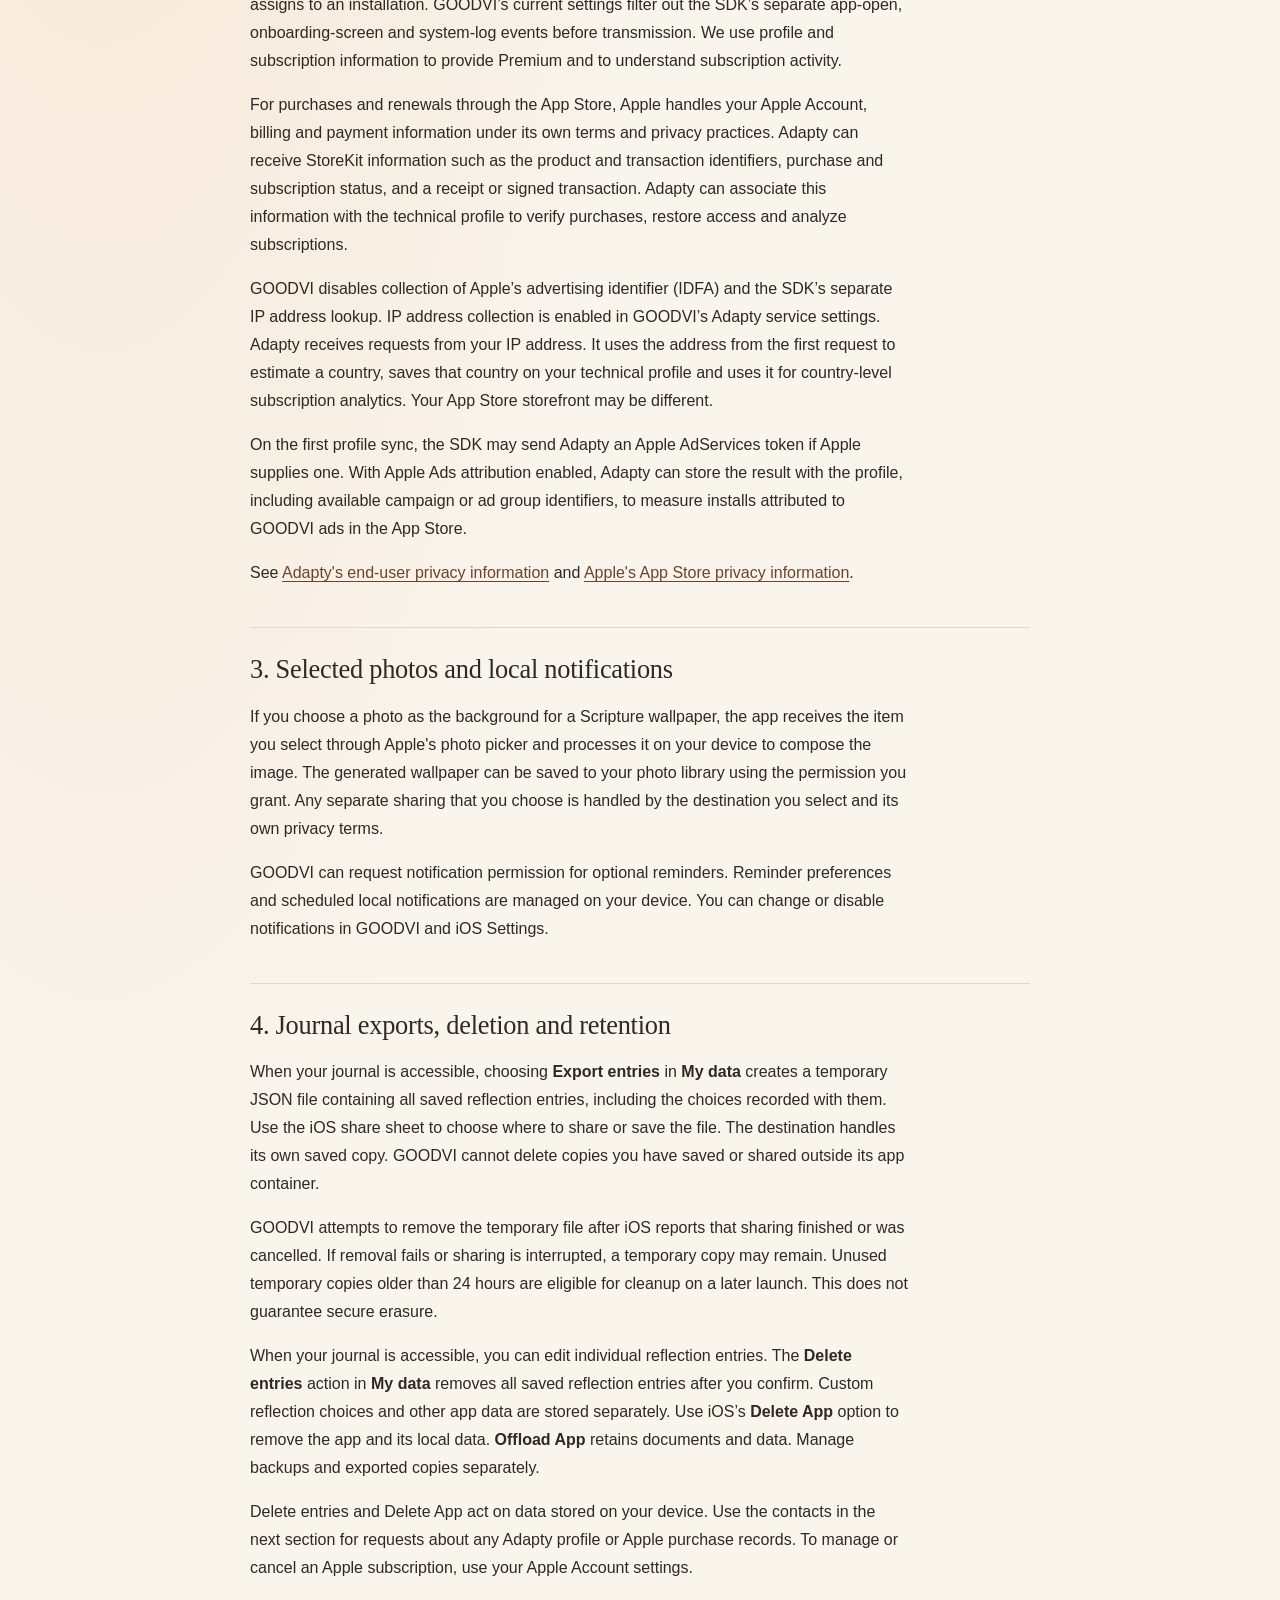
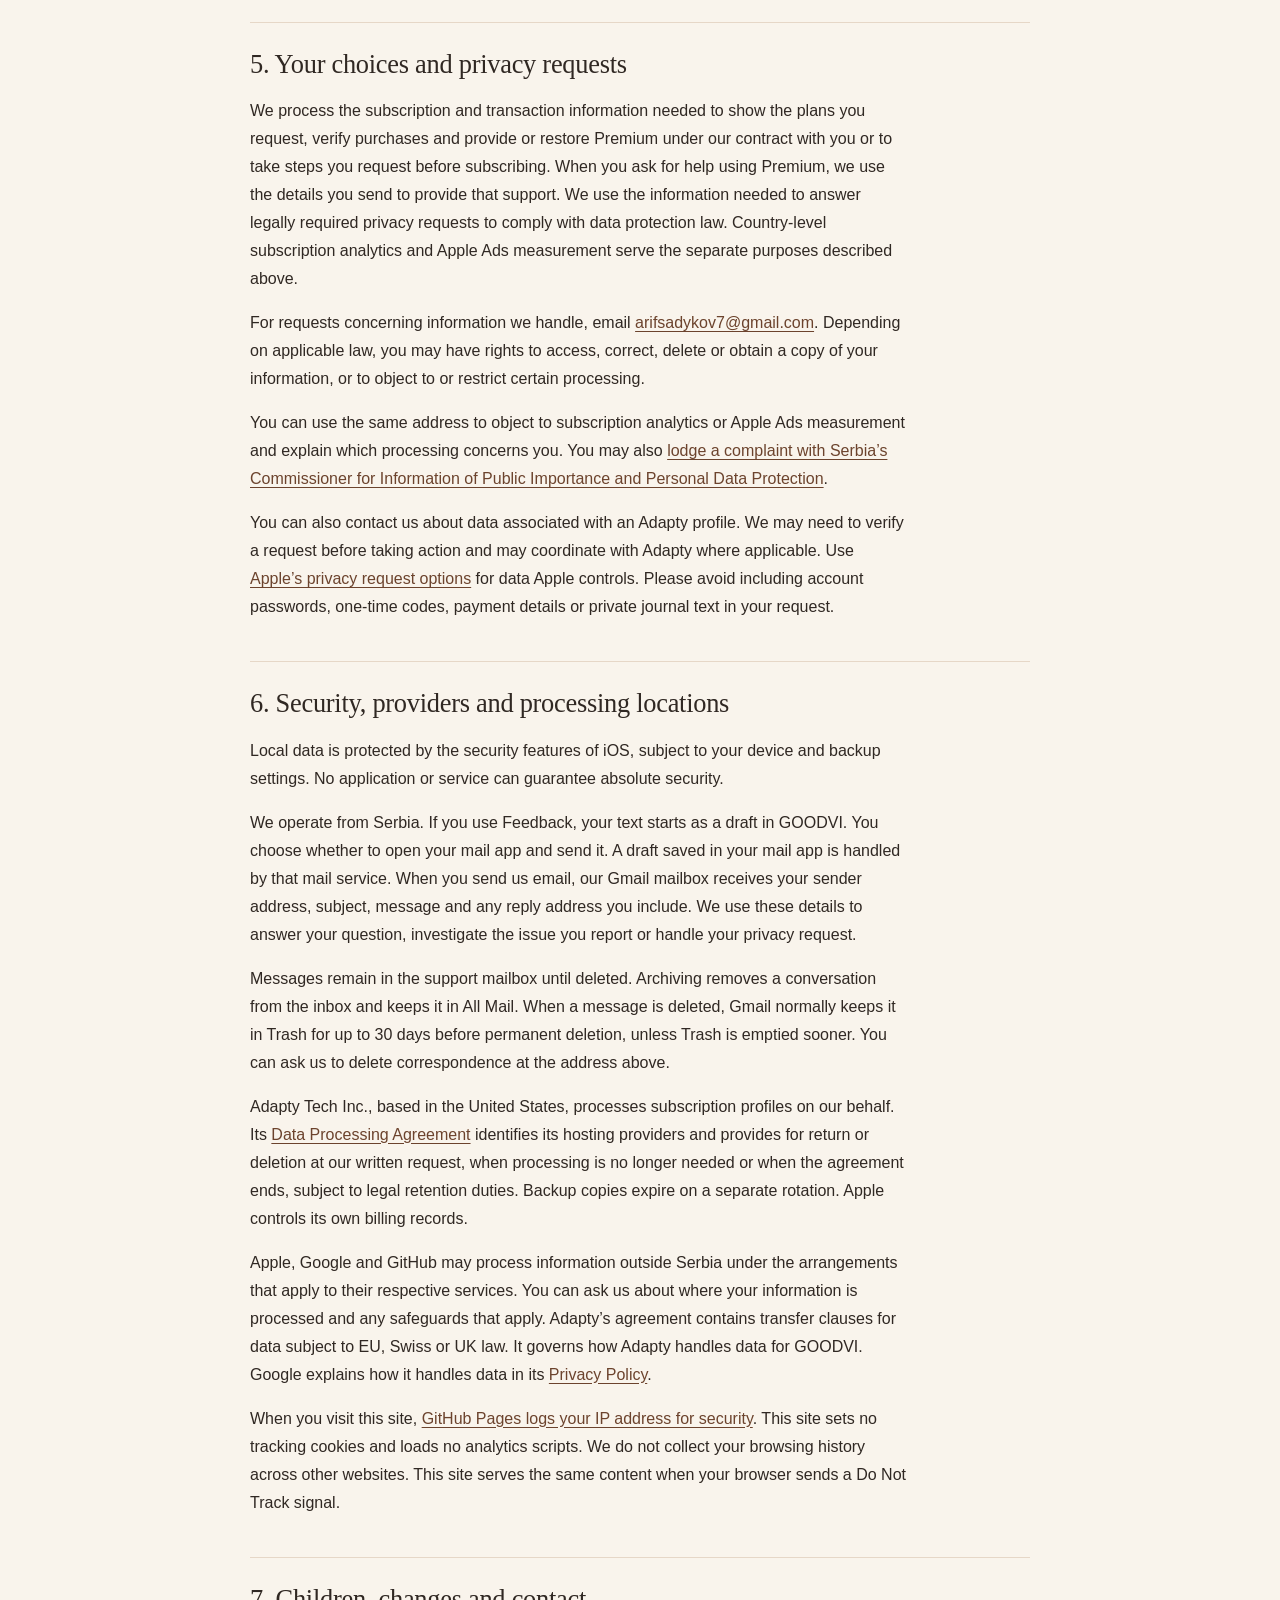
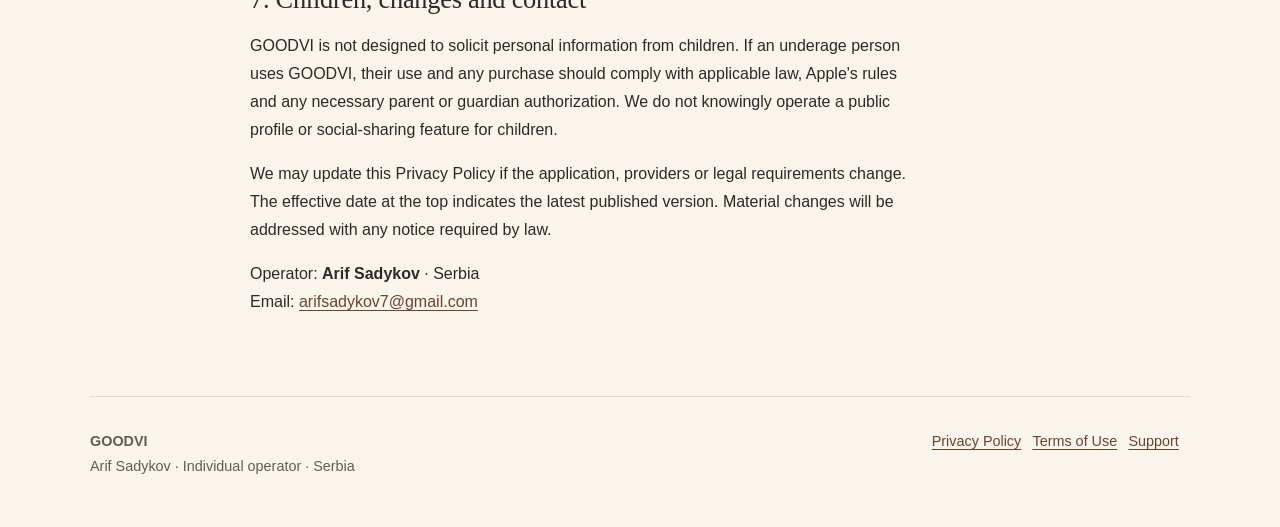
==== commit f77fc132: "Clarify GOODVI subscription data, support email and privacy rights" ====
--- a/privacy/index.html
+++ b/privacy/index.html
@@ -1 +1,6 @@
-<!doctype html><html lang="en"><head><meta charset="utf-8"><meta name="viewport" content="width=device-width,initial-scale=1"><meta name="description" content="How GOODVI handles on-device data, subscription information and support requests."><meta name="theme-color" content="#f9f4ec"><title>Privacy Policy | GOODVI</title><link rel="stylesheet" href="../assets/styles.css"></head><body><a class="skip" href="#main">Skip to content</a><header class="header"><a class="brand" href="../">GOODVI</a><nav class="nav" aria-label="Main navigation"><a href="../privacy/" aria-current="page">Privacy</a><a href="../terms/">Terms</a><a href="../support/">Support</a></nav></header><main id="main" class="document"><p class="eyebrow">GOODVI · Your information</p><h1>Privacy Policy</h1><p class="updated">Effective November 20, 2026</p><p>GOODVI is an iOS application for Scripture reading, prayer, daily virtues and personal reflection. This Privacy Policy describes the information handled when you use GOODVI. “We,” “us,” and “our” mean Arif Sadykov, the individual operator of GOODVI, based in Serbia. Questions or requests can be sent to <a href="mailto:arifsadykov7@gmail.com">arifsadykov7@gmail.com</a>.</p><p>You can use GOODVI’s introductory screens without creating an account or providing an email address.</p><nav class="contents" aria-label="On this page"><strong>On this page</strong><ul><li><a href="#local">Information on your device</a></li><li><a href="#providers">Subscriptions and service providers</a></li><li><a href="#permissions">Photos and notifications</a></li><li><a href="#exports">Exports and deletion</a></li><li><a href="#choices">Your choices and requests</a></li><li><a href="#security">Security and locations</a></li><li><a href="#contact">Children, changes and contact</a></li></ul></nav><h2 id="local">1. Information stored on your device</h2><p>GOODVI keeps your onboarding answers and progress on your device to recommend a virtue and let you resume the introduction. When you use the relevant features, the app also keeps your journal entries, custom reflection choices, daily virtue selection, selected struggles, reading progress, completed chapters, preferences, reminders, favorite verses and prayers, and related app state on your device.</p><p>GOODVI has no account or cloud service for syncing your journal. Apple may include local app data in device backups, depending on your settings.</p><p>The Bible and daily reading content are included with the application. The app’s subscription requests carry technical and subscription information. Journal text, prayer favorites and onboarding answers remain on your device. The sections below explain subscription data, photos, exports and backups.</p><h2 id="providers">2. Subscriptions and technical information</h2><p>GOODVI uses Apple’s App Store and StoreKit for subscriptions. GOODVI uses Adapty to help check and manage subscription access through a technical profile. You do not need a GOODVI account.</p><p>GOODVI contacts Adapty to check subscription access and to load the subscription screen. Adapty assigns the technical profile its own identifier and can receive information before you make a purchase. The profile can be associated with an installation identifier, Apple’s vendor identifier (IDFV) when available, and technical information such as the device model, operating system, app and SDK versions, language settings, time zone, user agent and App Store storefront. Adapty can also record app opens and which variant of the subscription screen was assigned. This information helps check access, deliver offers and measure app and subscription activity.</p><p>For purchases and renewals through the App Store, Apple handles your Apple Account, billing and payment information under its own terms and privacy practices. Adapty can receive StoreKit information such as the product and transaction identifiers, purchase and subscription status, and a receipt or signed transaction. Adapty can associate this information with the technical profile to verify purchases, restore access and analyze subscriptions.</p><p>The app’s configuration disables collection of Apple’s advertising identifier (IDFA) and the SDK’s separate IP address lookup. Network requests still expose an IP address to the receiving infrastructure. Adapty records the country it estimates from the first request’s IP address in the technical profile and uses it for country-level analytics. This country may differ from the App Store storefront. On the first profile sync, the SDK may send Adapty an Apple AdServices token if Apple supplies one. With Apple Ads attribution enabled, Adapty can store the result with the profile, including available campaign or ad group identifiers, to measure which GOODVI ads led to installs.</p><p>See <a href="https://adapty.io/end-users-privacy/">Adapty's end-user privacy information</a> and <a href="https://www.apple.com/legal/privacy/data/en/app-store/">Apple's App Store privacy information</a>.</p><h2 id="permissions">3. Selected photos and local notifications</h2><p>If you choose a photo as the background for a Scripture wallpaper, the app receives the item you select through Apple's photo picker and processes it on your device to compose the image. The generated wallpaper can be saved to your photo library using the permission you grant. Any separate sharing that you choose is handled by the destination you select and its own privacy terms.</p><p>GOODVI can request notification permission for optional reminders. Reminder preferences and scheduled local notifications are managed on your device. You can change or disable notifications in GOODVI and iOS Settings.</p><h2 id="exports">4. Journal exports, deletion and retention</h2><p>When your journal is accessible, choosing <strong>Export entries</strong> in <strong>My data</strong> creates a temporary JSON file containing all saved reflection entries, including the choices recorded with them. Use the iOS share sheet to choose where to share or save the file. The destination handles its own saved copy. GOODVI cannot delete copies you have saved or shared outside its app container.</p><p>GOODVI attempts to remove the temporary file after iOS reports that sharing finished or was cancelled. If removal fails or sharing is interrupted, a temporary copy may remain. Unused temporary copies older than 24 hours are eligible for cleanup on a later launch. This does not guarantee secure erasure.</p><p>When your journal is accessible, you can edit individual reflection entries. The <strong>Delete entries</strong> action in <strong>My data</strong> removes all saved reflection entries after you confirm. Custom reflection choices and other app data are stored separately. Use iOS’s <strong>Delete App</strong> option to remove the app and its local data. <strong>Offload App</strong> retains documents and data. Manage backups and exported copies separately.</p><p>Delete entries and Delete App act on data stored on your device. Use the contacts in the next section for requests about any Adapty profile or Apple purchase records. To manage or cancel an Apple subscription, use your Apple Account settings.</p><h2 id="choices">5. Your choices and privacy requests</h2><p>For requests concerning information we handle, email <a href="mailto:arifsadykov7@gmail.com?subject=GOODVI%20privacy%20request">arifsadykov7@gmail.com</a>. Depending on applicable law, you may have rights to access, correct, delete or obtain a copy of your information, or to object to or restrict certain processing.</p><p>You can also contact us about data associated with an Adapty profile. We may need to verify a request before taking action and may coordinate with Adapty where applicable. Use <a href="https://www.apple.com/legal/privacy/contact/">Apple’s privacy request options</a> for data Apple controls. Please avoid including account passwords, one-time codes, payment details or private journal text in your request.</p><h2 id="security">6. Security, providers and processing locations</h2><p>Local data is protected by the security features of iOS, subject to your device and backup settings. No application or service can guarantee absolute security.</p><p>We operate from Serbia. Google (Gmail) provides our support mailbox, and GitHub hosts this site. If you choose to send a support email, we receive the sender’s email address, the subject and the message you send. The message may include a separate reply address if you enter one in the in-app feedback form. We use this information to respond, investigate an issue or process a request. Correspondence may be stored in the support mailbox.</p><p>Our service providers may process information in other countries. The handling and retention of provider records, logs and backups depend on the service, its settings and applicable requirements.</p><p>This informational website does not use our own analytics scripts or tracking cookies. GitHub, as the hosting provider, may process technical request data under its <a href="https://docs.github.com/en/site-policy/privacy-policies/github-general-privacy-statement">privacy statement</a>.</p><h2 id="contact">7. Children, changes and contact</h2><p>GOODVI is not designed to solicit personal information from children. If an underage person uses GOODVI, their use and any purchase should comply with applicable law, Apple's rules and any necessary parent or guardian authorization. We do not knowingly operate a public profile or social-sharing feature for children.</p><p>We may update this Privacy Policy if the application, providers or legal requirements change. The effective date at the top indicates the latest published version. Material changes will be addressed with any notice required by law.</p><p>Operator: <strong>Arif Sadykov</strong> · Serbia<br>Email: <a href="mailto:arifsadykov7@gmail.com">arifsadykov7@gmail.com</a></p></main><footer class="footer"><p><strong>GOODVI</strong><br>Arif Sadykov · Individual operator · Serbia</p><p><a href="../privacy/">Privacy Policy</a><a href="../terms/">Terms of Use</a><a href="../support/">Support</a></p></footer></body></html>
+<!doctype html><html lang="en"><head><meta charset="utf-8"><meta name="viewport" content="width=device-width,initial-scale=1"><meta name="description" content="How GOODVI handles on-device data, subscription information and support requests."><meta name="theme-color" content="#f9f4ec"><title>Privacy Policy | GOODVI</title><link rel="stylesheet" href="../assets/styles.css"></head><body><a class="skip" href="#main">Skip to content</a><header class="header"><a class="brand" href="../">GOODVI</a><nav class="nav" aria-label="Main navigation"><a href="../privacy/" aria-current="page">Privacy</a><a href="../terms/">Terms</a><a href="../support/">Support</a></nav></header><main id="main" class="document"><p class="eyebrow">GOODVI · Your information</p><h1>Privacy Policy</h1><p class="updated">Effective November 21, 2026</p><p>GOODVI is an iOS application for Scripture reading, prayer, daily virtues and personal reflection. This Privacy Policy describes the information handled when you use GOODVI. “We,” “us,” and “our” mean Arif Sadykov, the individual operator of GOODVI, based in Serbia. Questions or requests can be sent to <a href="mailto:arifsadykov7@gmail.com">arifsadykov7@gmail.com</a>.</p><p>You can use GOODVI’s introductory screens without creating an account or providing an email address.</p><nav class="contents" aria-label="On this page"><strong>On this page</strong><ul><li><a href="#local">Information on your device</a></li><li><a href="#providers">Subscriptions and service providers</a></li><li><a href="#permissions">Photos and notifications</a></li><li><a href="#exports">Exports and deletion</a></li><li><a href="#choices">Your choices and requests</a></li><li><a href="#security">Security and locations</a></li><li><a href="#contact">Children, changes and contact</a></li></ul></nav><h2 id="local">1. Information stored on your device</h2><p>GOODVI keeps your onboarding answers and progress on your device to recommend a virtue and let you resume the introduction. When you use the relevant features, the app also keeps your journal entries, custom reflection choices, daily virtue selection, selected struggles, reading progress, completed chapters, preferences, reminders, favorite verses and prayers, and related app state on your device.</p><p>GOODVI has no account or cloud service for syncing your journal. Apple may include local app data in device backups, depending on your settings.</p><p>The Bible and daily reading content are included with the application. GOODVI does not send your journal text, prayer favorites or onboarding answers to Adapty. If you export your journal, you choose where to save or share the copy. If you add the GOODVI widget, it can show your selected virtue and a related verse on your Home Screen.</p><h2 id="providers">2. Subscriptions and technical information</h2><p>GOODVI uses Apple’s App Store and StoreKit for subscriptions. GOODVI uses Adapty to help check and manage subscription access through a technical profile. You do not need a GOODVI account.</p><p>After the introduction, GOODVI contacts Adapty to check subscription access and load the subscription screen. Adapty assigns the technical profile its own identifier and can receive information before you make a purchase. The profile can be associated with an installation identifier, Apple’s vendor identifier (IDFV) when available, and technical information such as the device model, operating system, app and SDK versions, language settings, time zone, user agent and App Store storefront. Adapty records which subscription screen variant it assigns to an installation. GOODVI’s current settings filter out the SDK’s separate app-open, onboarding-screen and system-log events before transmission. We use profile and subscription information to provide Premium and to understand subscription activity.</p><p>For purchases and renewals through the App Store, Apple handles your Apple Account, billing and payment information under its own terms and privacy practices. Adapty can receive StoreKit information such as the product and transaction identifiers, purchase and subscription status, and a receipt or signed transaction. Adapty can associate this information with the technical profile to verify purchases, restore access and analyze subscriptions.</p><p>GOODVI disables collection of Apple’s advertising identifier (IDFA) and the SDK’s separate IP address lookup. IP address collection is enabled in GOODVI’s Adapty service settings. Adapty receives requests from your IP address. It uses the address from the first request to estimate a country, saves that country on your technical profile and uses it for country-level subscription analytics. Your App Store storefront may be different.</p>
+<p>On the first profile sync, the SDK may send Adapty an Apple AdServices token if Apple supplies one. With Apple Ads attribution enabled, Adapty can store the result with the profile, including available campaign or ad group identifiers, to measure installs attributed to GOODVI ads in the App Store.</p><p>See <a href="https://adapty.io/end-users-privacy/">Adapty's end-user privacy information</a> and <a href="https://www.apple.com/legal/privacy/data/en/app-store/">Apple's App Store privacy information</a>.</p><h2 id="permissions">3. Selected photos and local notifications</h2><p>If you choose a photo as the background for a Scripture wallpaper, the app receives the item you select through Apple's photo picker and processes it on your device to compose the image. The generated wallpaper can be saved to your photo library using the permission you grant. Any separate sharing that you choose is handled by the destination you select and its own privacy terms.</p><p>GOODVI can request notification permission for optional reminders. Reminder preferences and scheduled local notifications are managed on your device. You can change or disable notifications in GOODVI and iOS Settings.</p><h2 id="exports">4. Journal exports, deletion and retention</h2><p>When your journal is accessible, choosing <strong>Export entries</strong> in <strong>My data</strong> creates a temporary JSON file containing all saved reflection entries, including the choices recorded with them. Use the iOS share sheet to choose where to share or save the file. The destination handles its own saved copy. GOODVI cannot delete copies you have saved or shared outside its app container.</p><p>GOODVI attempts to remove the temporary file after iOS reports that sharing finished or was cancelled. If removal fails or sharing is interrupted, a temporary copy may remain. Unused temporary copies older than 24 hours are eligible for cleanup on a later launch. This does not guarantee secure erasure.</p><p>When your journal is accessible, you can edit individual reflection entries. The <strong>Delete entries</strong> action in <strong>My data</strong> removes all saved reflection entries after you confirm. Custom reflection choices and other app data are stored separately. Use iOS’s <strong>Delete App</strong> option to remove the app and its local data. <strong>Offload App</strong> retains documents and data. Manage backups and exported copies separately.</p><p>Delete entries and Delete App act on data stored on your device. Use the contacts in the next section for requests about any Adapty profile or Apple purchase records. To manage or cancel an Apple subscription, use your Apple Account settings.</p><h2 id="choices">5. Your choices and privacy requests</h2>
+<p>We process the subscription and transaction information needed to show the plans you request, verify purchases and provide or restore Premium under our contract with you or to take steps you request before subscribing. When you ask for help using Premium, we use the details you send to provide that support. We use the information needed to answer legally required privacy requests to comply with data protection law. Country-level subscription analytics and Apple Ads measurement serve the separate purposes described above.</p><p>For requests concerning information we handle, email <a href="mailto:arifsadykov7@gmail.com?subject=GOODVI%20privacy%20request">arifsadykov7@gmail.com</a>. Depending on applicable law, you may have rights to access, correct, delete or obtain a copy of your information, or to object to or restrict certain processing.</p>
+<p>You can use the same address to object to subscription analytics or Apple Ads measurement and explain which processing concerns you. You may also <a href="https://poverenik.rs/zastita-podataka/kako-da-ostvarite-svoja-prava/?script=lat">lodge a complaint with Serbia’s Commissioner for Information of Public Importance and Personal Data Protection</a>.</p><p>You can also contact us about data associated with an Adapty profile. We may need to verify a request before taking action and may coordinate with Adapty where applicable. Use <a href="https://www.apple.com/legal/privacy/contact/">Apple’s privacy request options</a> for data Apple controls. Please avoid including account passwords, one-time codes, payment details or private journal text in your request.</p><h2 id="security">6. Security, providers and processing locations</h2><p>Local data is protected by the security features of iOS, subject to your device and backup settings. No application or service can guarantee absolute security.</p><p>We operate from Serbia. If you use Feedback, your text starts as a draft in GOODVI. You choose whether to open your mail app and send it. A draft saved in your mail app is handled by that mail service. When you send us email, our Gmail mailbox receives your sender address, subject, message and any reply address you include. We use these details to answer your question, investigate the issue you report or handle your privacy request.</p>
+<p>Messages remain in the support mailbox until deleted. Archiving removes a conversation from the inbox and keeps it in All Mail. When a message is deleted, Gmail normally keeps it in Trash for up to 30 days before permanent deletion, unless Trash is emptied sooner. You can ask us to delete correspondence at the address above.</p><p>Adapty Tech Inc., based in the United States, processes subscription profiles on our behalf. Its <a href="https://adapty.io/data-processing-agreement/">Data Processing Agreement</a> identifies its hosting providers and provides for return or deletion at our written request, when processing is no longer needed or when the agreement ends, subject to legal retention duties. Backup copies expire on a separate rotation. Apple controls its own billing records.</p>
+<p>Apple, Google and GitHub may process information outside Serbia under the arrangements that apply to their respective services. You can ask us about where your information is processed and any safeguards that apply. Adapty’s agreement contains transfer clauses for data subject to EU, Swiss or UK law. It governs how Adapty handles data for GOODVI. Google explains how it handles data in its <a href="https://policies.google.com/privacy">Privacy Policy</a>.</p><p>When you visit this site, <a href="https://docs.github.com/en/pages/getting-started-with-github-pages/what-is-github-pages#data-collection">GitHub Pages logs your IP address for security</a>. This site sets no tracking cookies and loads no analytics scripts. We do not collect your browsing history across other websites. This site serves the same content when your browser sends a Do Not Track signal.</p><h2 id="contact">7. Children, changes and contact</h2><p>GOODVI is not designed to solicit personal information from children. If an underage person uses GOODVI, their use and any purchase should comply with applicable law, Apple's rules and any necessary parent or guardian authorization. We do not knowingly operate a public profile or social-sharing feature for children.</p><p>We may update this Privacy Policy if the application, providers or legal requirements change. The effective date at the top indicates the latest published version. Material changes will be addressed with any notice required by law.</p><p>Operator: <strong>Arif Sadykov</strong> · Serbia<br>Email: <a href="mailto:arifsadykov7@gmail.com">arifsadykov7@gmail.com</a></p></main><footer class="footer"><p><strong>GOODVI</strong><br>Arif Sadykov · Individual operator · Serbia</p><p><a href="../privacy/">Privacy Policy</a><a href="../terms/">Terms of Use</a><a href="../support/">Support</a></p></footer></body></html>
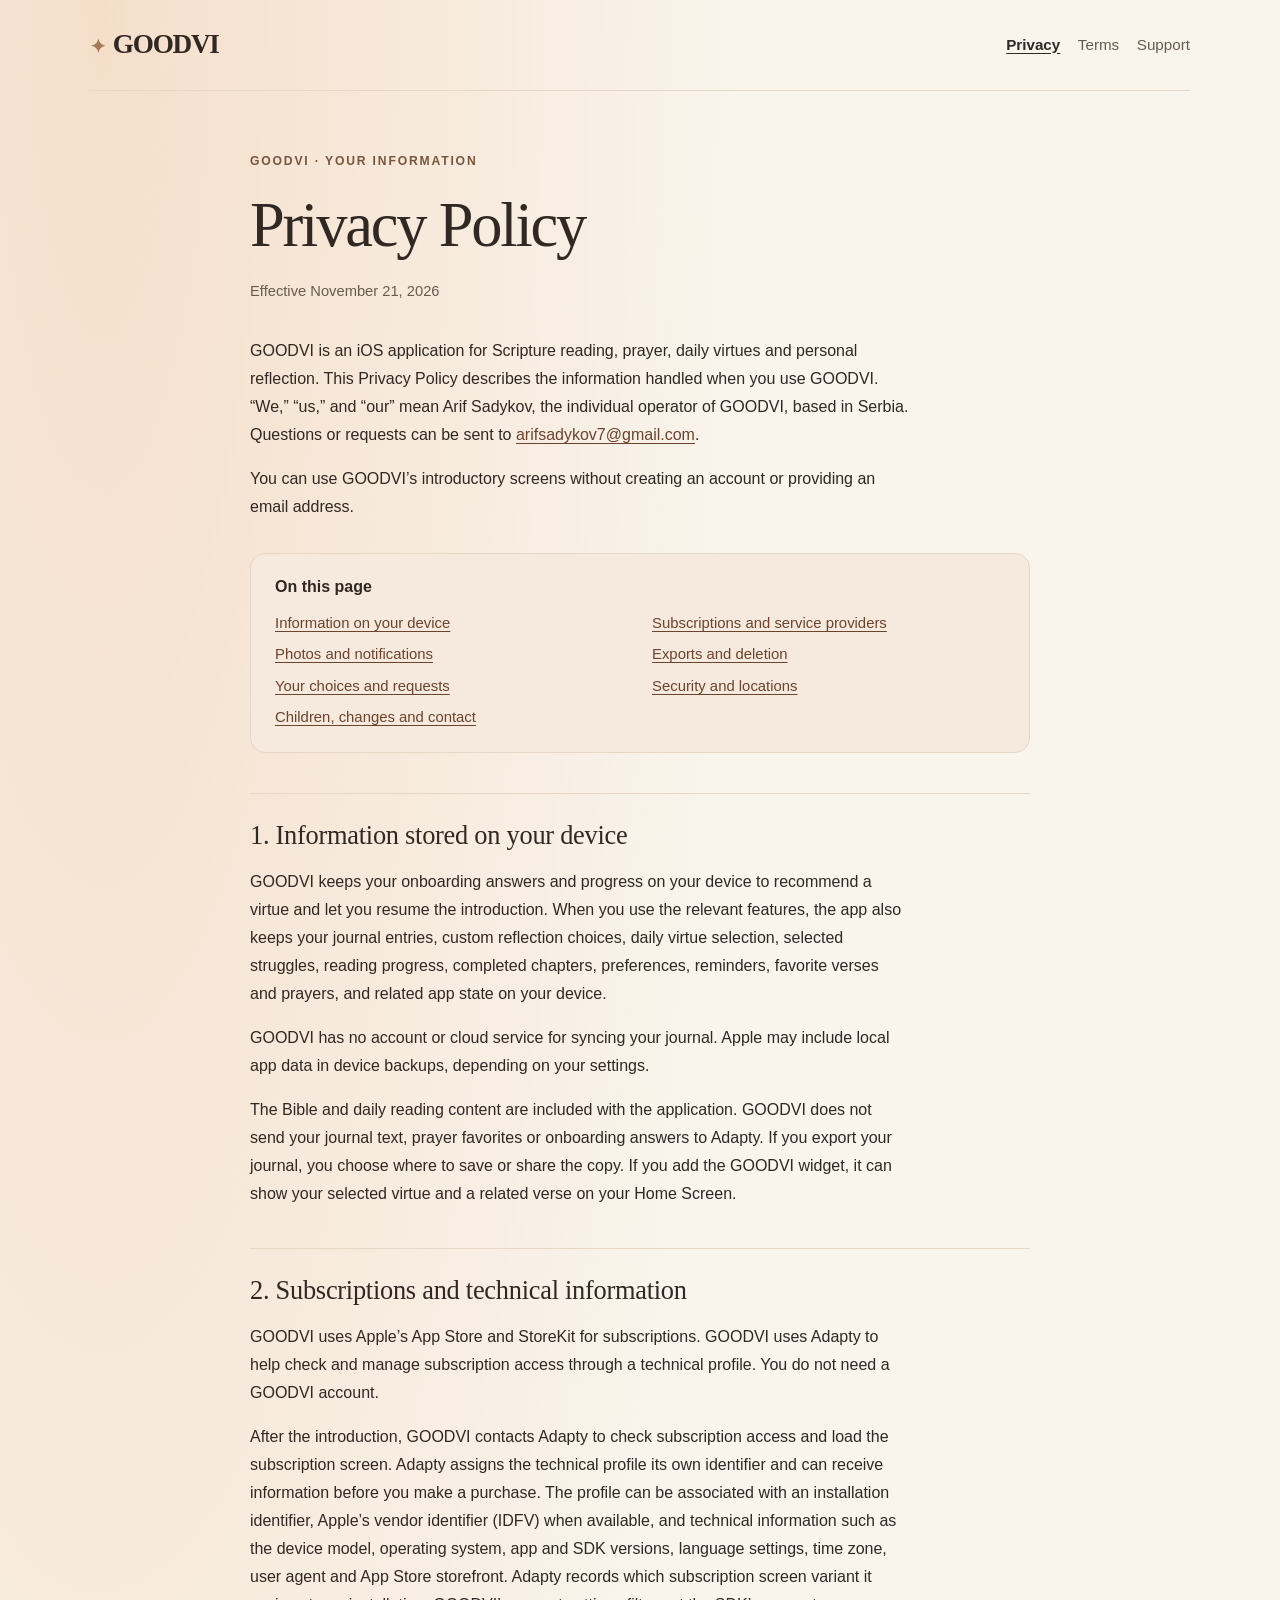
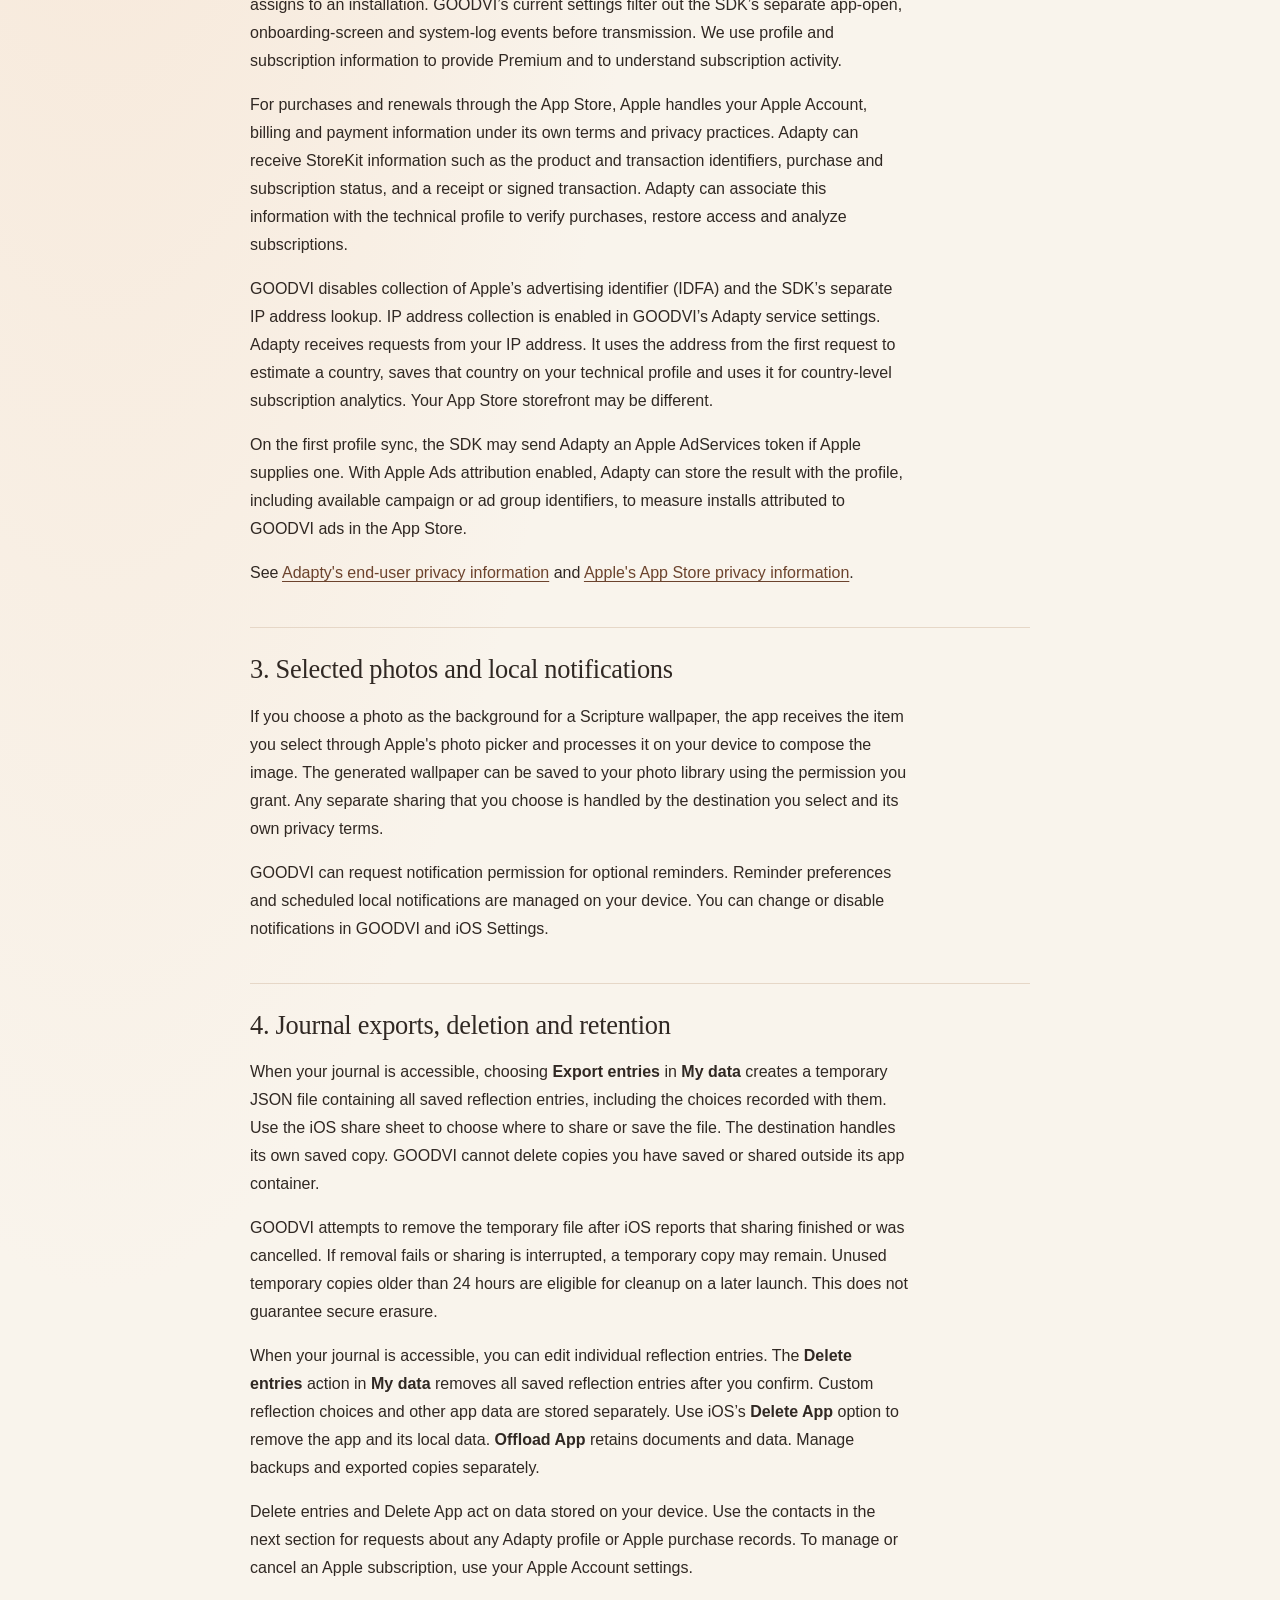
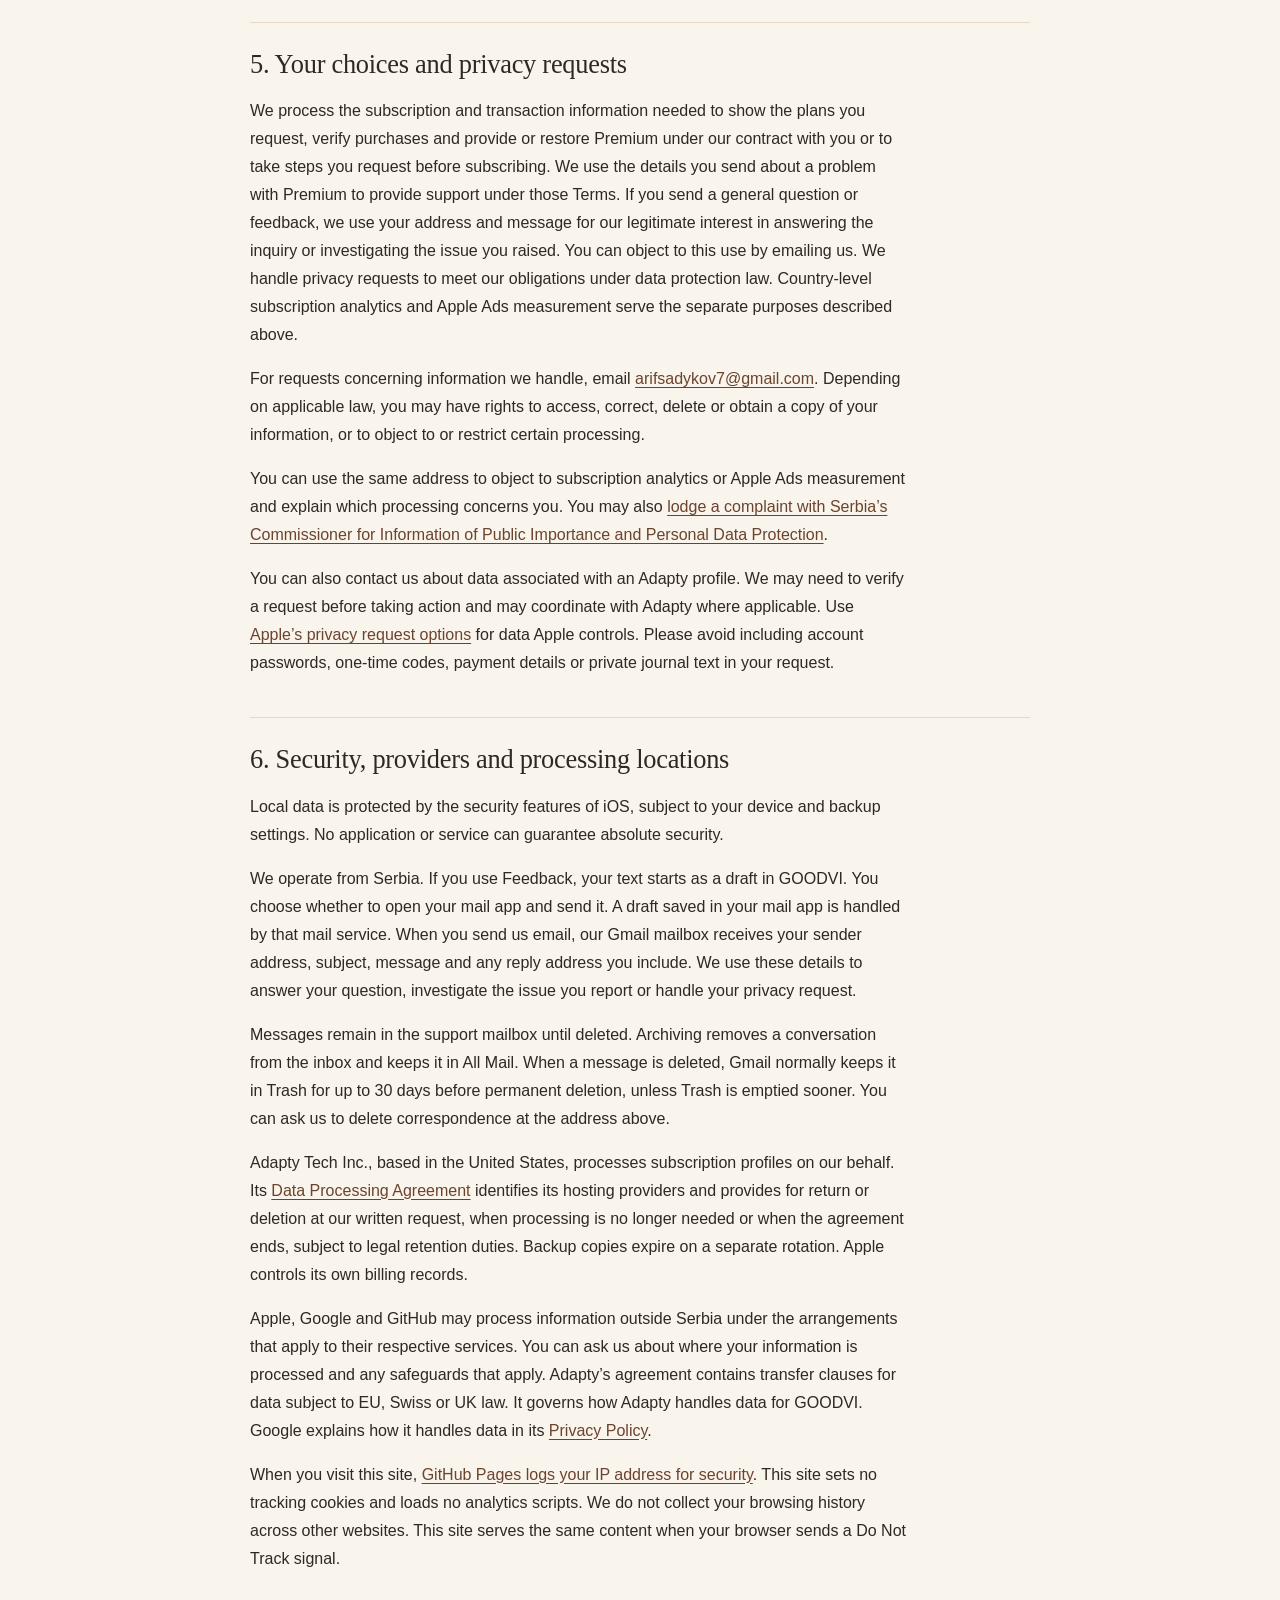
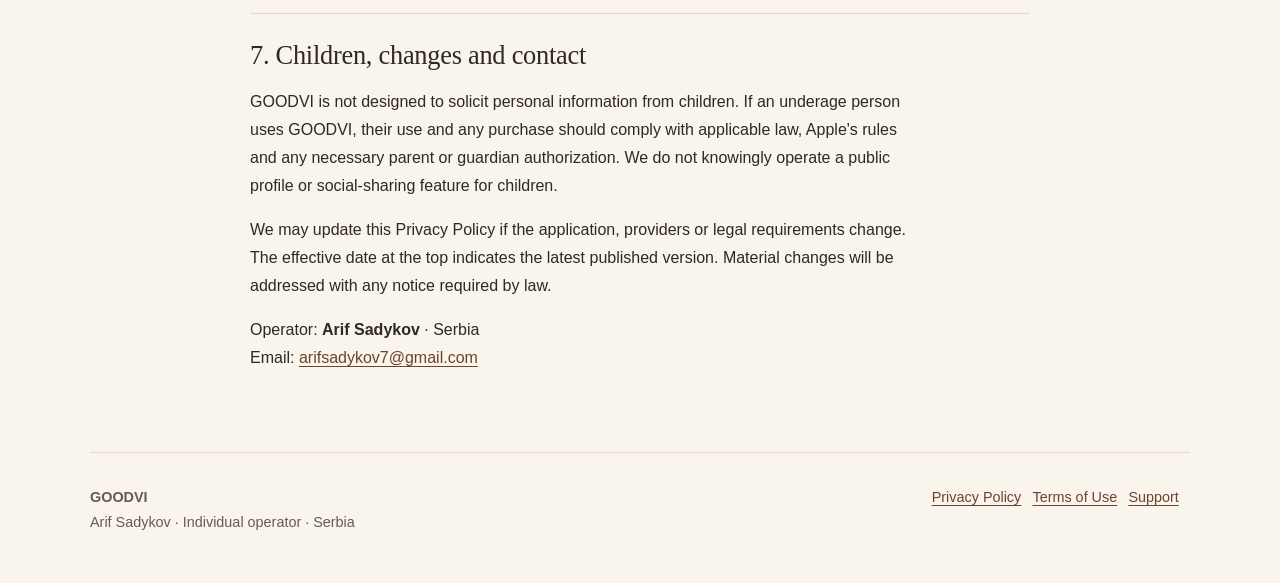
==== commit 5b5419e1: "Explain the grounds for answering support inquiries" ====
--- a/privacy/index.html
+++ b/privacy/index.html
@@ -1,6 +1,6 @@
 <!doctype html><html lang="en"><head><meta charset="utf-8"><meta name="viewport" content="width=device-width,initial-scale=1"><meta name="description" content="How GOODVI handles on-device data, subscription information and support requests."><meta name="theme-color" content="#f9f4ec"><title>Privacy Policy | GOODVI</title><link rel="stylesheet" href="../assets/styles.css"></head><body><a class="skip" href="#main">Skip to content</a><header class="header"><a class="brand" href="../">GOODVI</a><nav class="nav" aria-label="Main navigation"><a href="../privacy/" aria-current="page">Privacy</a><a href="../terms/">Terms</a><a href="../support/">Support</a></nav></header><main id="main" class="document"><p class="eyebrow">GOODVI · Your information</p><h1>Privacy Policy</h1><p class="updated">Effective November 21, 2026</p><p>GOODVI is an iOS application for Scripture reading, prayer, daily virtues and personal reflection. This Privacy Policy describes the information handled when you use GOODVI. “We,” “us,” and “our” mean Arif Sadykov, the individual operator of GOODVI, based in Serbia. Questions or requests can be sent to <a href="mailto:arifsadykov7@gmail.com">arifsadykov7@gmail.com</a>.</p><p>You can use GOODVI’s introductory screens without creating an account or providing an email address.</p><nav class="contents" aria-label="On this page"><strong>On this page</strong><ul><li><a href="#local">Information on your device</a></li><li><a href="#providers">Subscriptions and service providers</a></li><li><a href="#permissions">Photos and notifications</a></li><li><a href="#exports">Exports and deletion</a></li><li><a href="#choices">Your choices and requests</a></li><li><a href="#security">Security and locations</a></li><li><a href="#contact">Children, changes and contact</a></li></ul></nav><h2 id="local">1. Information stored on your device</h2><p>GOODVI keeps your onboarding answers and progress on your device to recommend a virtue and let you resume the introduction. When you use the relevant features, the app also keeps your journal entries, custom reflection choices, daily virtue selection, selected struggles, reading progress, completed chapters, preferences, reminders, favorite verses and prayers, and related app state on your device.</p><p>GOODVI has no account or cloud service for syncing your journal. Apple may include local app data in device backups, depending on your settings.</p><p>The Bible and daily reading content are included with the application. GOODVI does not send your journal text, prayer favorites or onboarding answers to Adapty. If you export your journal, you choose where to save or share the copy. If you add the GOODVI widget, it can show your selected virtue and a related verse on your Home Screen.</p><h2 id="providers">2. Subscriptions and technical information</h2><p>GOODVI uses Apple’s App Store and StoreKit for subscriptions. GOODVI uses Adapty to help check and manage subscription access through a technical profile. You do not need a GOODVI account.</p><p>After the introduction, GOODVI contacts Adapty to check subscription access and load the subscription screen. Adapty assigns the technical profile its own identifier and can receive information before you make a purchase. The profile can be associated with an installation identifier, Apple’s vendor identifier (IDFV) when available, and technical information such as the device model, operating system, app and SDK versions, language settings, time zone, user agent and App Store storefront. Adapty records which subscription screen variant it assigns to an installation. GOODVI’s current settings filter out the SDK’s separate app-open, onboarding-screen and system-log events before transmission. We use profile and subscription information to provide Premium and to understand subscription activity.</p><p>For purchases and renewals through the App Store, Apple handles your Apple Account, billing and payment information under its own terms and privacy practices. Adapty can receive StoreKit information such as the product and transaction identifiers, purchase and subscription status, and a receipt or signed transaction. Adapty can associate this information with the technical profile to verify purchases, restore access and analyze subscriptions.</p><p>GOODVI disables collection of Apple’s advertising identifier (IDFA) and the SDK’s separate IP address lookup. IP address collection is enabled in GOODVI’s Adapty service settings. Adapty receives requests from your IP address. It uses the address from the first request to estimate a country, saves that country on your technical profile and uses it for country-level subscription analytics. Your App Store storefront may be different.</p>
 <p>On the first profile sync, the SDK may send Adapty an Apple AdServices token if Apple supplies one. With Apple Ads attribution enabled, Adapty can store the result with the profile, including available campaign or ad group identifiers, to measure installs attributed to GOODVI ads in the App Store.</p><p>See <a href="https://adapty.io/end-users-privacy/">Adapty's end-user privacy information</a> and <a href="https://www.apple.com/legal/privacy/data/en/app-store/">Apple's App Store privacy information</a>.</p><h2 id="permissions">3. Selected photos and local notifications</h2><p>If you choose a photo as the background for a Scripture wallpaper, the app receives the item you select through Apple's photo picker and processes it on your device to compose the image. The generated wallpaper can be saved to your photo library using the permission you grant. Any separate sharing that you choose is handled by the destination you select and its own privacy terms.</p><p>GOODVI can request notification permission for optional reminders. Reminder preferences and scheduled local notifications are managed on your device. You can change or disable notifications in GOODVI and iOS Settings.</p><h2 id="exports">4. Journal exports, deletion and retention</h2><p>When your journal is accessible, choosing <strong>Export entries</strong> in <strong>My data</strong> creates a temporary JSON file containing all saved reflection entries, including the choices recorded with them. Use the iOS share sheet to choose where to share or save the file. The destination handles its own saved copy. GOODVI cannot delete copies you have saved or shared outside its app container.</p><p>GOODVI attempts to remove the temporary file after iOS reports that sharing finished or was cancelled. If removal fails or sharing is interrupted, a temporary copy may remain. Unused temporary copies older than 24 hours are eligible for cleanup on a later launch. This does not guarantee secure erasure.</p><p>When your journal is accessible, you can edit individual reflection entries. The <strong>Delete entries</strong> action in <strong>My data</strong> removes all saved reflection entries after you confirm. Custom reflection choices and other app data are stored separately. Use iOS’s <strong>Delete App</strong> option to remove the app and its local data. <strong>Offload App</strong> retains documents and data. Manage backups and exported copies separately.</p><p>Delete entries and Delete App act on data stored on your device. Use the contacts in the next section for requests about any Adapty profile or Apple purchase records. To manage or cancel an Apple subscription, use your Apple Account settings.</p><h2 id="choices">5. Your choices and privacy requests</h2>
-<p>We process the subscription and transaction information needed to show the plans you request, verify purchases and provide or restore Premium under our contract with you or to take steps you request before subscribing. When you ask for help using Premium, we use the details you send to provide that support. We use the information needed to answer legally required privacy requests to comply with data protection law. Country-level subscription analytics and Apple Ads measurement serve the separate purposes described above.</p><p>For requests concerning information we handle, email <a href="mailto:arifsadykov7@gmail.com?subject=GOODVI%20privacy%20request">arifsadykov7@gmail.com</a>. Depending on applicable law, you may have rights to access, correct, delete or obtain a copy of your information, or to object to or restrict certain processing.</p>
+<p>We process the subscription and transaction information needed to show the plans you request, verify purchases and provide or restore Premium under our contract with you or to take steps you request before subscribing. We use the details you send about a problem with Premium to provide support under those Terms. If you send a general question or feedback, we use your address and message for our legitimate interest in answering the inquiry or investigating the issue you raised. You can object to this use by emailing us. We handle privacy requests to meet our obligations under data protection law. Country-level subscription analytics and Apple Ads measurement serve the separate purposes described above.</p><p>For requests concerning information we handle, email <a href="mailto:arifsadykov7@gmail.com?subject=GOODVI%20privacy%20request">arifsadykov7@gmail.com</a>. Depending on applicable law, you may have rights to access, correct, delete or obtain a copy of your information, or to object to or restrict certain processing.</p>
 <p>You can use the same address to object to subscription analytics or Apple Ads measurement and explain which processing concerns you. You may also <a href="https://poverenik.rs/zastita-podataka/kako-da-ostvarite-svoja-prava/?script=lat">lodge a complaint with Serbia’s Commissioner for Information of Public Importance and Personal Data Protection</a>.</p><p>You can also contact us about data associated with an Adapty profile. We may need to verify a request before taking action and may coordinate with Adapty where applicable. Use <a href="https://www.apple.com/legal/privacy/contact/">Apple’s privacy request options</a> for data Apple controls. Please avoid including account passwords, one-time codes, payment details or private journal text in your request.</p><h2 id="security">6. Security, providers and processing locations</h2><p>Local data is protected by the security features of iOS, subject to your device and backup settings. No application or service can guarantee absolute security.</p><p>We operate from Serbia. If you use Feedback, your text starts as a draft in GOODVI. You choose whether to open your mail app and send it. A draft saved in your mail app is handled by that mail service. When you send us email, our Gmail mailbox receives your sender address, subject, message and any reply address you include. We use these details to answer your question, investigate the issue you report or handle your privacy request.</p>
 <p>Messages remain in the support mailbox until deleted. Archiving removes a conversation from the inbox and keeps it in All Mail. When a message is deleted, Gmail normally keeps it in Trash for up to 30 days before permanent deletion, unless Trash is emptied sooner. You can ask us to delete correspondence at the address above.</p><p>Adapty Tech Inc., based in the United States, processes subscription profiles on our behalf. Its <a href="https://adapty.io/data-processing-agreement/">Data Processing Agreement</a> identifies its hosting providers and provides for return or deletion at our written request, when processing is no longer needed or when the agreement ends, subject to legal retention duties. Backup copies expire on a separate rotation. Apple controls its own billing records.</p>
 <p>Apple, Google and GitHub may process information outside Serbia under the arrangements that apply to their respective services. You can ask us about where your information is processed and any safeguards that apply. Adapty’s agreement contains transfer clauses for data subject to EU, Swiss or UK law. It governs how Adapty handles data for GOODVI. Google explains how it handles data in its <a href="https://policies.google.com/privacy">Privacy Policy</a>.</p><p>When you visit this site, <a href="https://docs.github.com/en/pages/getting-started-with-github-pages/what-is-github-pages#data-collection">GitHub Pages logs your IP address for security</a>. This site sets no tracking cookies and loads no analytics scripts. We do not collect your browsing history across other websites. This site serves the same content when your browser sends a Do Not Track signal.</p><h2 id="contact">7. Children, changes and contact</h2><p>GOODVI is not designed to solicit personal information from children. If an underage person uses GOODVI, their use and any purchase should comply with applicable law, Apple's rules and any necessary parent or guardian authorization. We do not knowingly operate a public profile or social-sharing feature for children.</p><p>We may update this Privacy Policy if the application, providers or legal requirements change. The effective date at the top indicates the latest published version. Material changes will be addressed with any notice required by law.</p><p>Operator: <strong>Arif Sadykov</strong> · Serbia<br>Email: <a href="mailto:arifsadykov7@gmail.com">arifsadykov7@gmail.com</a></p></main><footer class="footer"><p><strong>GOODVI</strong><br>Arif Sadykov · Individual operator · Serbia</p><p><a href="../privacy/">Privacy Policy</a><a href="../terms/">Terms of Use</a><a href="../support/">Support</a></p></footer></body></html>
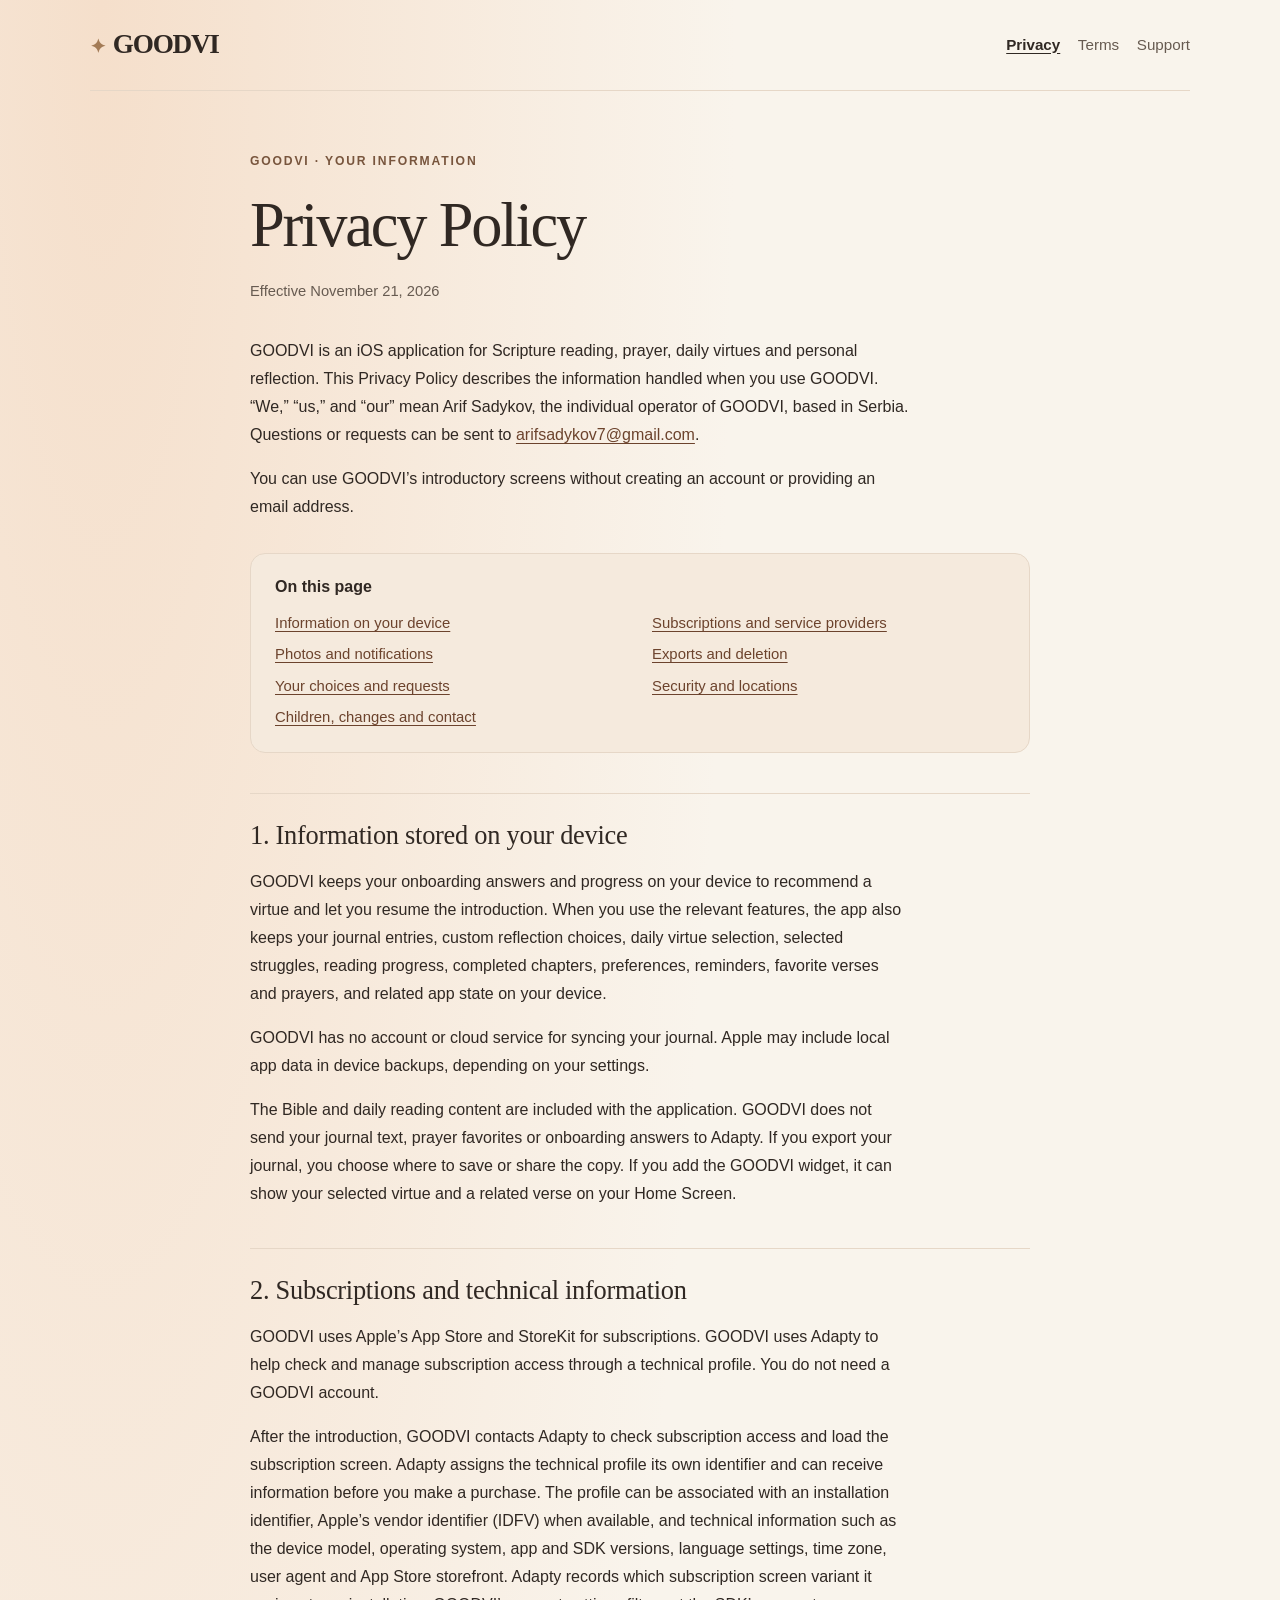
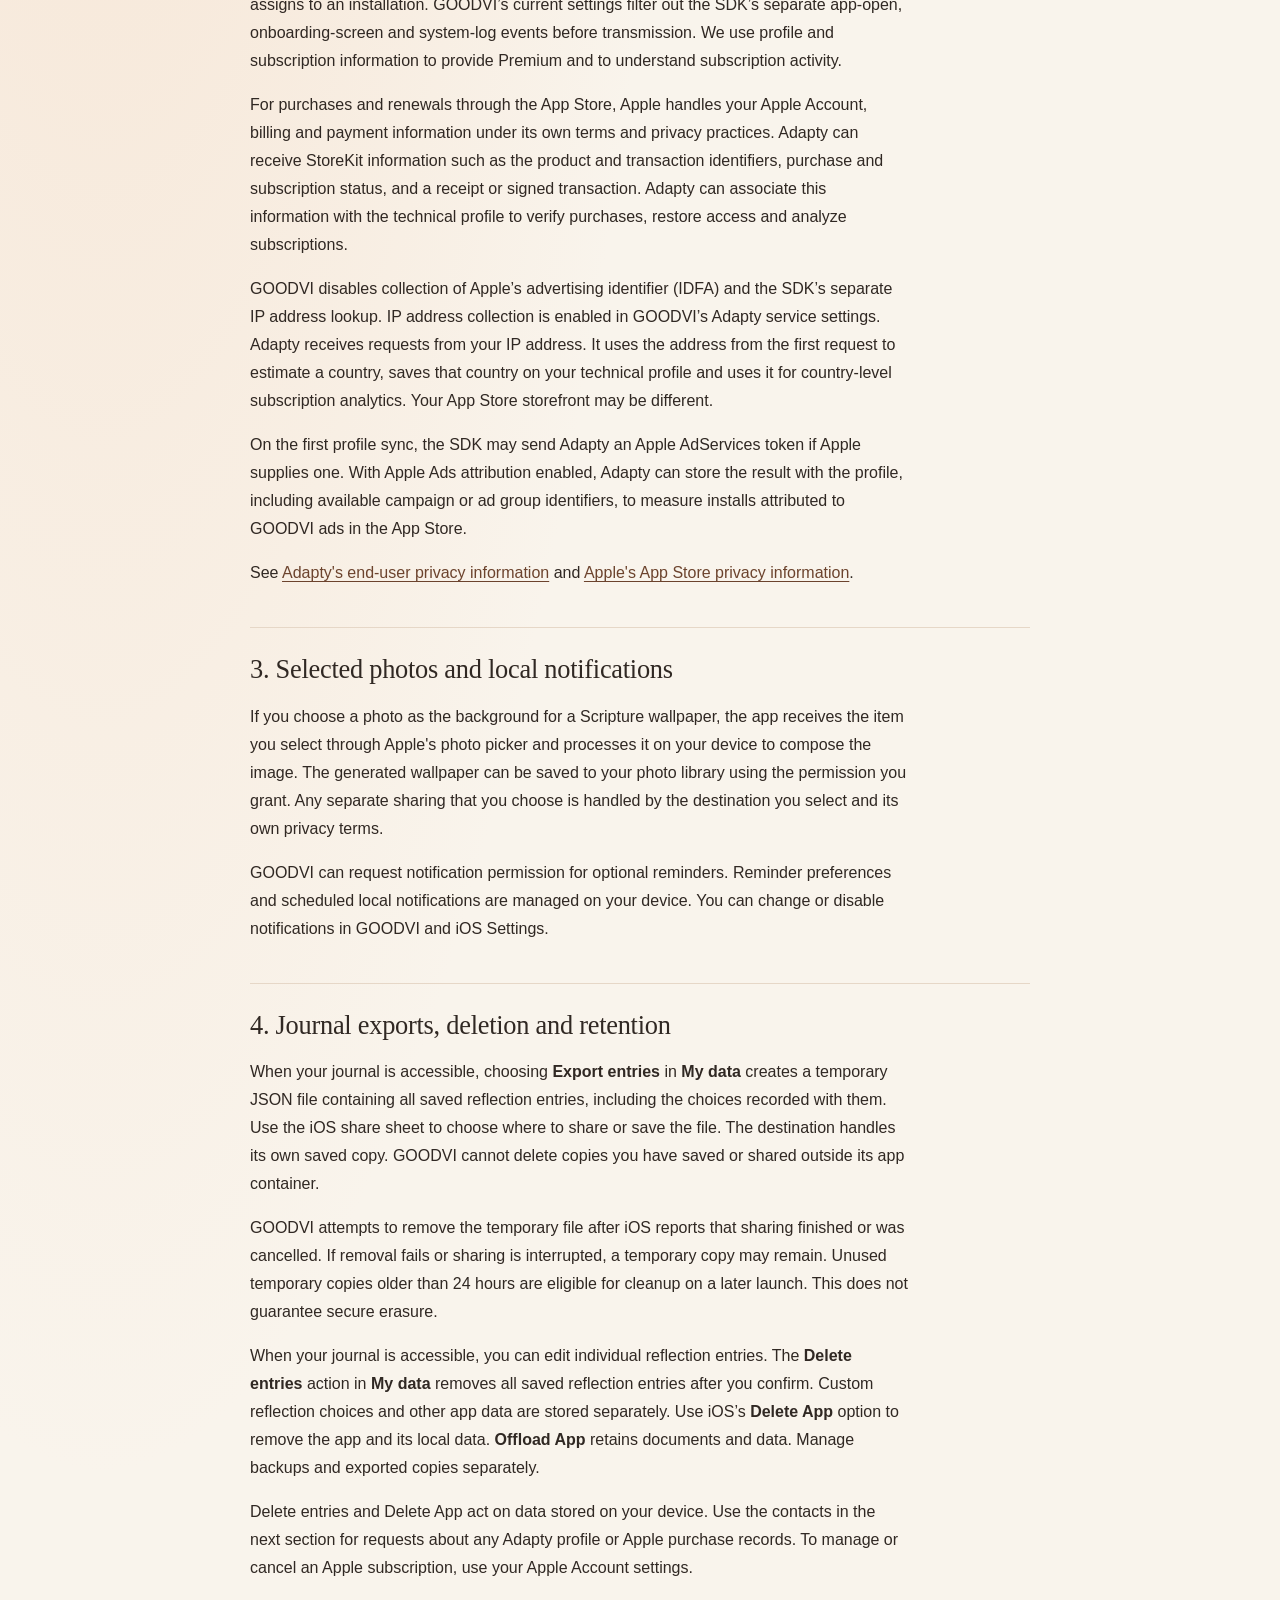
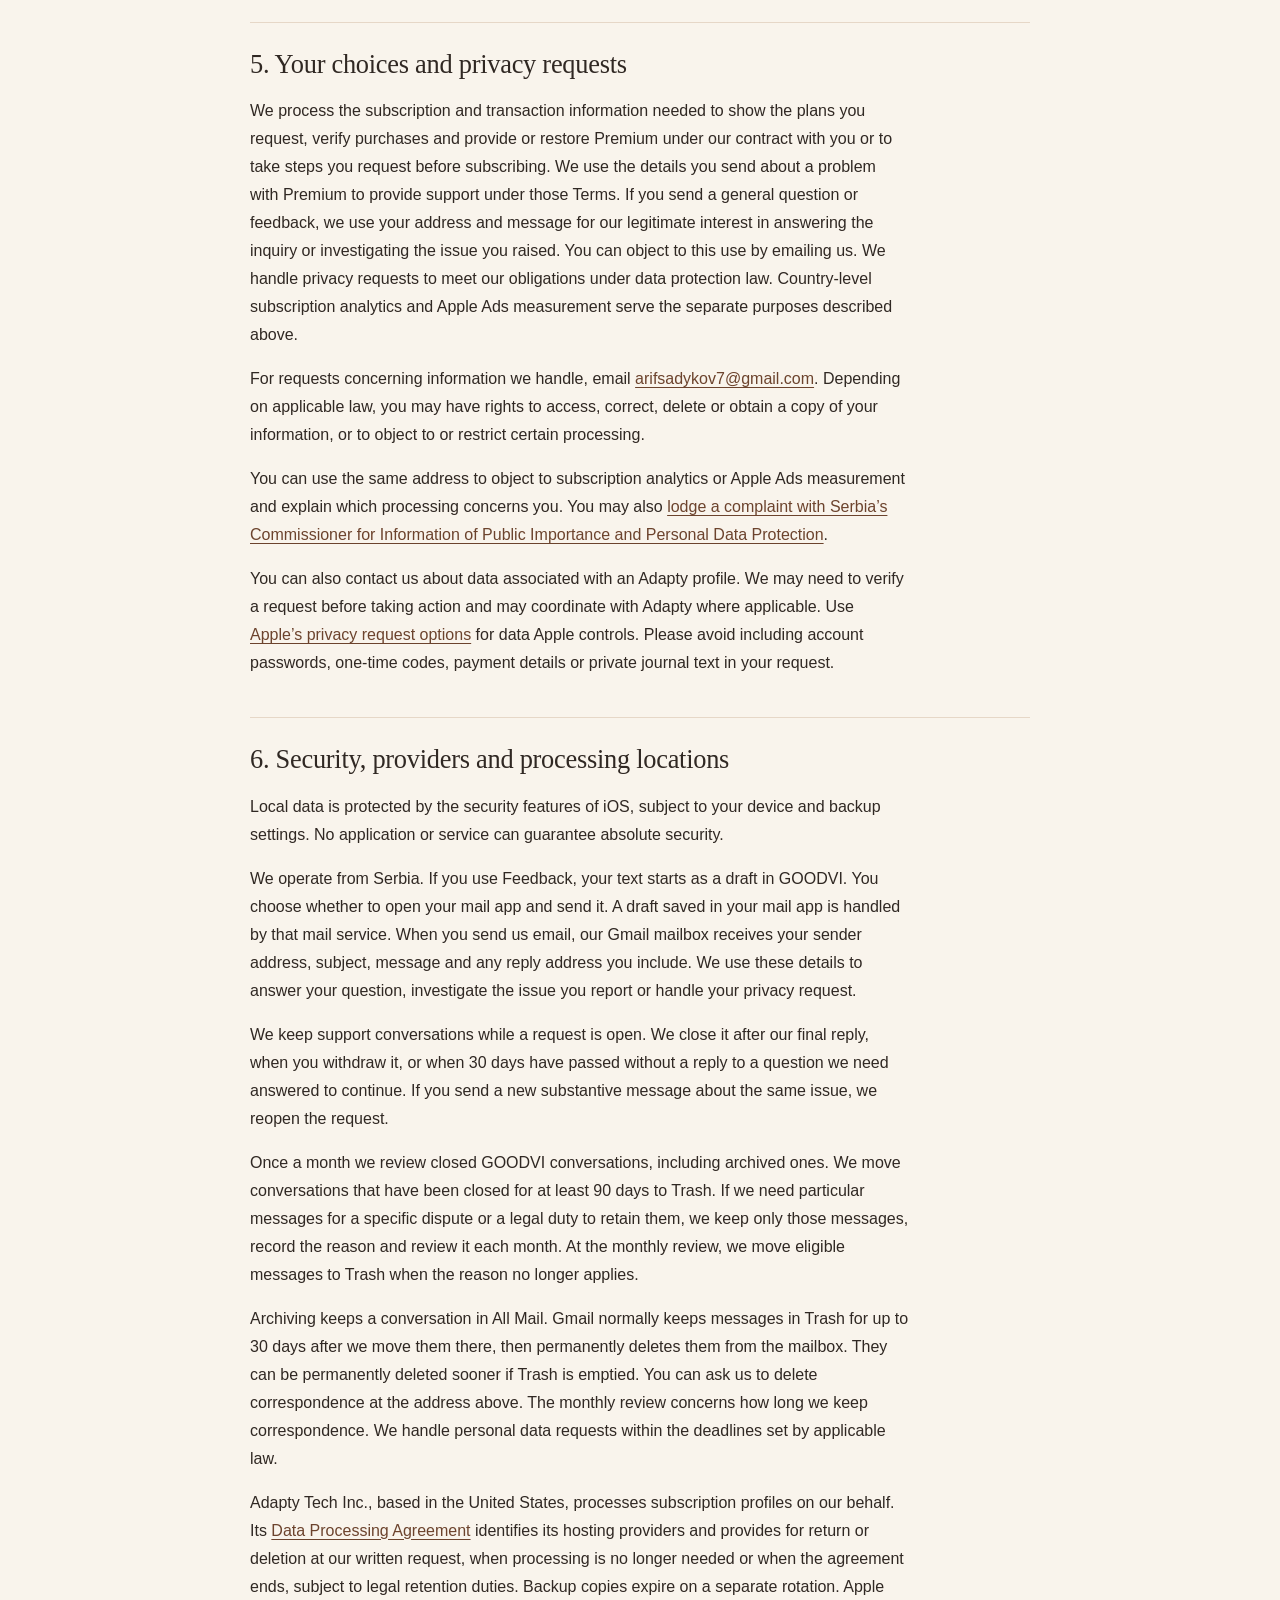
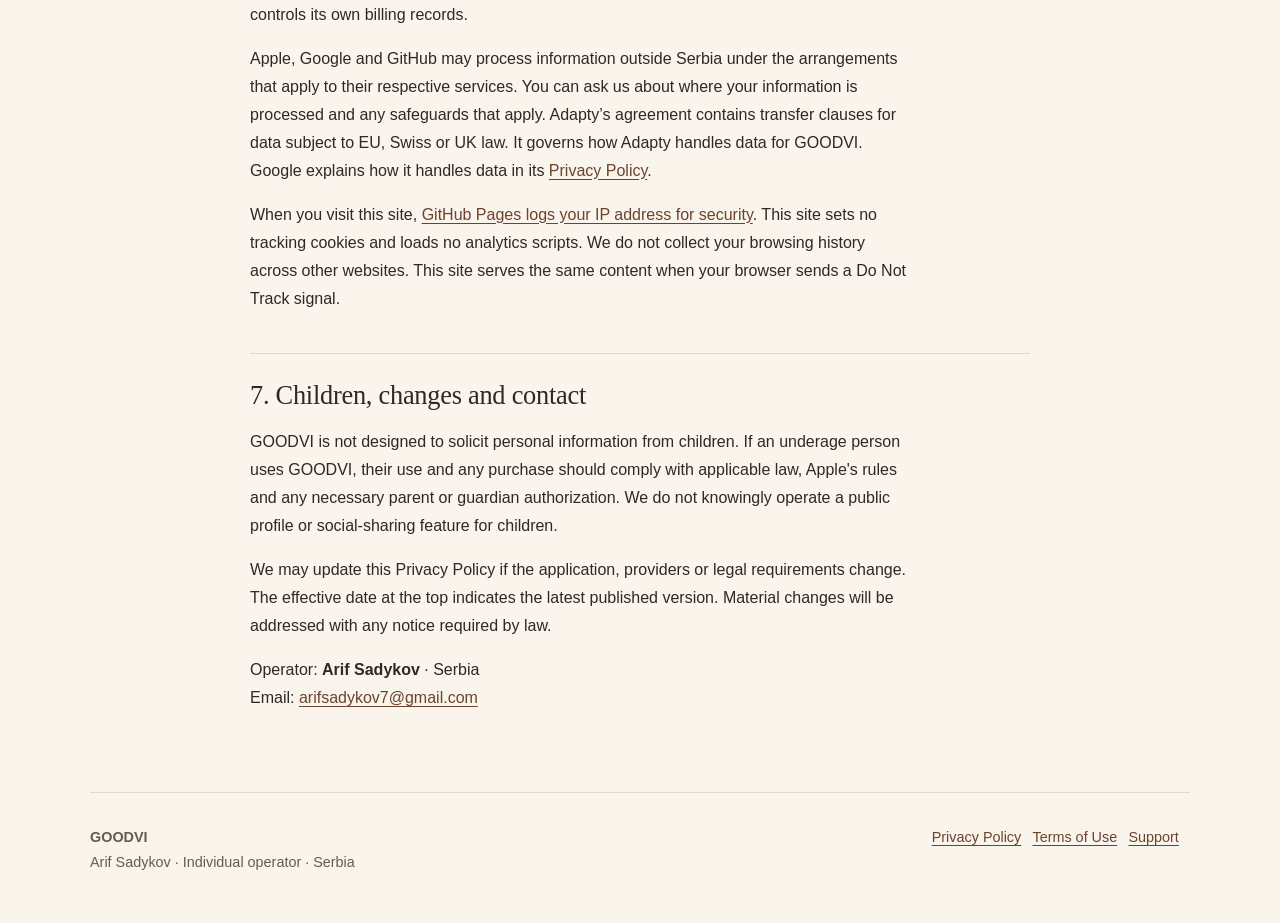
==== commit eb72fa24: "Publish GOODVI support correspondence retention procedure" ====
--- a/privacy/index.html
+++ b/privacy/index.html
@@ -2,5 +2,5 @@
 <p>On the first profile sync, the SDK may send Adapty an Apple AdServices token if Apple supplies one. With Apple Ads attribution enabled, Adapty can store the result with the profile, including available campaign or ad group identifiers, to measure installs attributed to GOODVI ads in the App Store.</p><p>See <a href="https://adapty.io/end-users-privacy/">Adapty's end-user privacy information</a> and <a href="https://www.apple.com/legal/privacy/data/en/app-store/">Apple's App Store privacy information</a>.</p><h2 id="permissions">3. Selected photos and local notifications</h2><p>If you choose a photo as the background for a Scripture wallpaper, the app receives the item you select through Apple's photo picker and processes it on your device to compose the image. The generated wallpaper can be saved to your photo library using the permission you grant. Any separate sharing that you choose is handled by the destination you select and its own privacy terms.</p><p>GOODVI can request notification permission for optional reminders. Reminder preferences and scheduled local notifications are managed on your device. You can change or disable notifications in GOODVI and iOS Settings.</p><h2 id="exports">4. Journal exports, deletion and retention</h2><p>When your journal is accessible, choosing <strong>Export entries</strong> in <strong>My data</strong> creates a temporary JSON file containing all saved reflection entries, including the choices recorded with them. Use the iOS share sheet to choose where to share or save the file. The destination handles its own saved copy. GOODVI cannot delete copies you have saved or shared outside its app container.</p><p>GOODVI attempts to remove the temporary file after iOS reports that sharing finished or was cancelled. If removal fails or sharing is interrupted, a temporary copy may remain. Unused temporary copies older than 24 hours are eligible for cleanup on a later launch. This does not guarantee secure erasure.</p><p>When your journal is accessible, you can edit individual reflection entries. The <strong>Delete entries</strong> action in <strong>My data</strong> removes all saved reflection entries after you confirm. Custom reflection choices and other app data are stored separately. Use iOS’s <strong>Delete App</strong> option to remove the app and its local data. <strong>Offload App</strong> retains documents and data. Manage backups and exported copies separately.</p><p>Delete entries and Delete App act on data stored on your device. Use the contacts in the next section for requests about any Adapty profile or Apple purchase records. To manage or cancel an Apple subscription, use your Apple Account settings.</p><h2 id="choices">5. Your choices and privacy requests</h2>
 <p>We process the subscription and transaction information needed to show the plans you request, verify purchases and provide or restore Premium under our contract with you or to take steps you request before subscribing. We use the details you send about a problem with Premium to provide support under those Terms. If you send a general question or feedback, we use your address and message for our legitimate interest in answering the inquiry or investigating the issue you raised. You can object to this use by emailing us. We handle privacy requests to meet our obligations under data protection law. Country-level subscription analytics and Apple Ads measurement serve the separate purposes described above.</p><p>For requests concerning information we handle, email <a href="mailto:arifsadykov7@gmail.com?subject=GOODVI%20privacy%20request">arifsadykov7@gmail.com</a>. Depending on applicable law, you may have rights to access, correct, delete or obtain a copy of your information, or to object to or restrict certain processing.</p>
 <p>You can use the same address to object to subscription analytics or Apple Ads measurement and explain which processing concerns you. You may also <a href="https://poverenik.rs/zastita-podataka/kako-da-ostvarite-svoja-prava/?script=lat">lodge a complaint with Serbia’s Commissioner for Information of Public Importance and Personal Data Protection</a>.</p><p>You can also contact us about data associated with an Adapty profile. We may need to verify a request before taking action and may coordinate with Adapty where applicable. Use <a href="https://www.apple.com/legal/privacy/contact/">Apple’s privacy request options</a> for data Apple controls. Please avoid including account passwords, one-time codes, payment details or private journal text in your request.</p><h2 id="security">6. Security, providers and processing locations</h2><p>Local data is protected by the security features of iOS, subject to your device and backup settings. No application or service can guarantee absolute security.</p><p>We operate from Serbia. If you use Feedback, your text starts as a draft in GOODVI. You choose whether to open your mail app and send it. A draft saved in your mail app is handled by that mail service. When you send us email, our Gmail mailbox receives your sender address, subject, message and any reply address you include. We use these details to answer your question, investigate the issue you report or handle your privacy request.</p>
-<p>Messages remain in the support mailbox until deleted. Archiving removes a conversation from the inbox and keeps it in All Mail. When a message is deleted, Gmail normally keeps it in Trash for up to 30 days before permanent deletion, unless Trash is emptied sooner. You can ask us to delete correspondence at the address above.</p><p>Adapty Tech Inc., based in the United States, processes subscription profiles on our behalf. Its <a href="https://adapty.io/data-processing-agreement/">Data Processing Agreement</a> identifies its hosting providers and provides for return or deletion at our written request, when processing is no longer needed or when the agreement ends, subject to legal retention duties. Backup copies expire on a separate rotation. Apple controls its own billing records.</p>
+<p>We keep support conversations while a request is open. We close it after our final reply, when you withdraw it, or when 30 days have passed without a reply to a question we need answered to continue. If you send a new substantive message about the same issue, we reopen the request.</p><p>Once a month we review closed GOODVI conversations, including archived ones. We move conversations that have been closed for at least 90 days to Trash. If we need particular messages for a specific dispute or a legal duty to retain them, we keep only those messages, record the reason and review it each month. At the monthly review, we move eligible messages to Trash when the reason no longer applies.</p><p>Archiving keeps a conversation in All Mail. Gmail normally keeps messages in Trash for up to 30 days after we move them there, then permanently deletes them from the mailbox. They can be permanently deleted sooner if Trash is emptied. You can ask us to delete correspondence at the address above. The monthly review concerns how long we keep correspondence. We handle personal data requests within the deadlines set by applicable law.</p><p>Adapty Tech Inc., based in the United States, processes subscription profiles on our behalf. Its <a href="https://adapty.io/data-processing-agreement/">Data Processing Agreement</a> identifies its hosting providers and provides for return or deletion at our written request, when processing is no longer needed or when the agreement ends, subject to legal retention duties. Backup copies expire on a separate rotation. Apple controls its own billing records.</p>
 <p>Apple, Google and GitHub may process information outside Serbia under the arrangements that apply to their respective services. You can ask us about where your information is processed and any safeguards that apply. Adapty’s agreement contains transfer clauses for data subject to EU, Swiss or UK law. It governs how Adapty handles data for GOODVI. Google explains how it handles data in its <a href="https://policies.google.com/privacy">Privacy Policy</a>.</p><p>When you visit this site, <a href="https://docs.github.com/en/pages/getting-started-with-github-pages/what-is-github-pages#data-collection">GitHub Pages logs your IP address for security</a>. This site sets no tracking cookies and loads no analytics scripts. We do not collect your browsing history across other websites. This site serves the same content when your browser sends a Do Not Track signal.</p><h2 id="contact">7. Children, changes and contact</h2><p>GOODVI is not designed to solicit personal information from children. If an underage person uses GOODVI, their use and any purchase should comply with applicable law, Apple's rules and any necessary parent or guardian authorization. We do not knowingly operate a public profile or social-sharing feature for children.</p><p>We may update this Privacy Policy if the application, providers or legal requirements change. The effective date at the top indicates the latest published version. Material changes will be addressed with any notice required by law.</p><p>Operator: <strong>Arif Sadykov</strong> · Serbia<br>Email: <a href="mailto:arifsadykov7@gmail.com">arifsadykov7@gmail.com</a></p></main><footer class="footer"><p><strong>GOODVI</strong><br>Arif Sadykov · Individual operator · Serbia</p><p><a href="../privacy/">Privacy Policy</a><a href="../terms/">Terms of Use</a><a href="../support/">Support</a></p></footer></body></html>
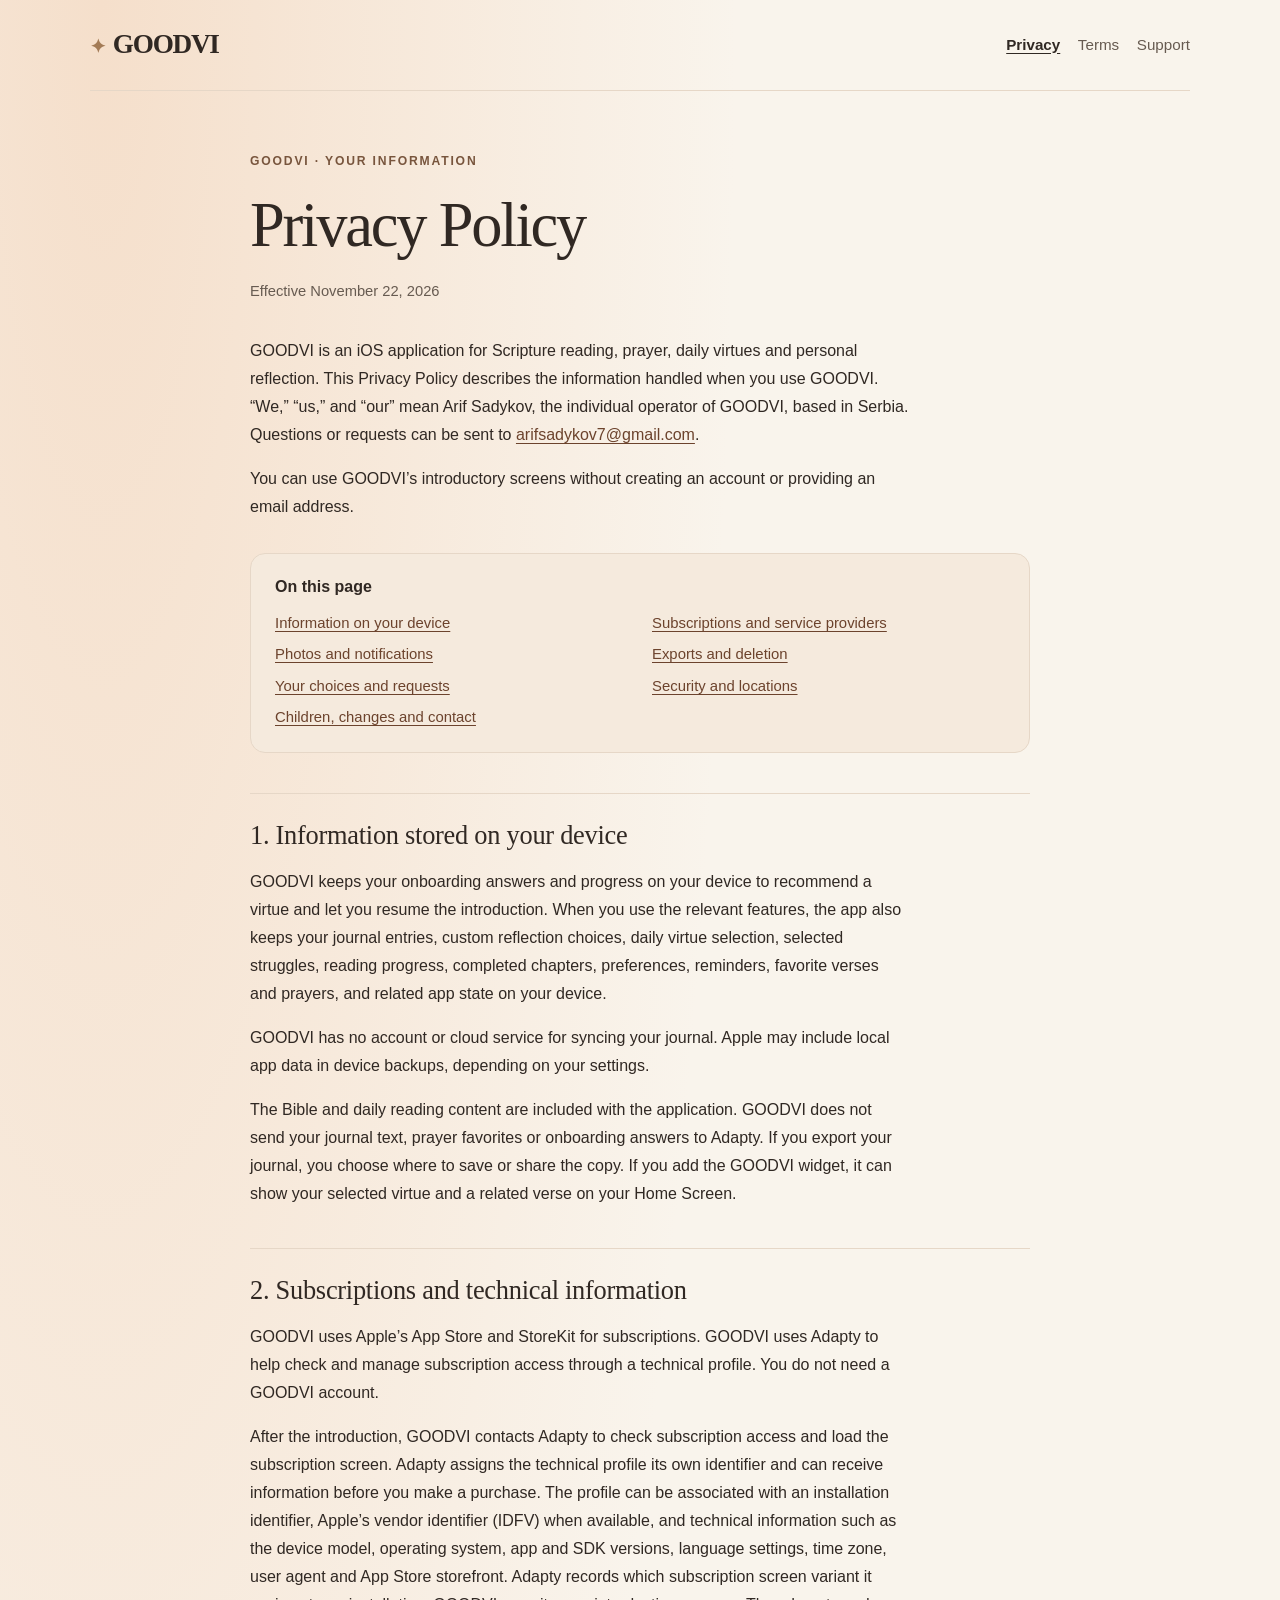
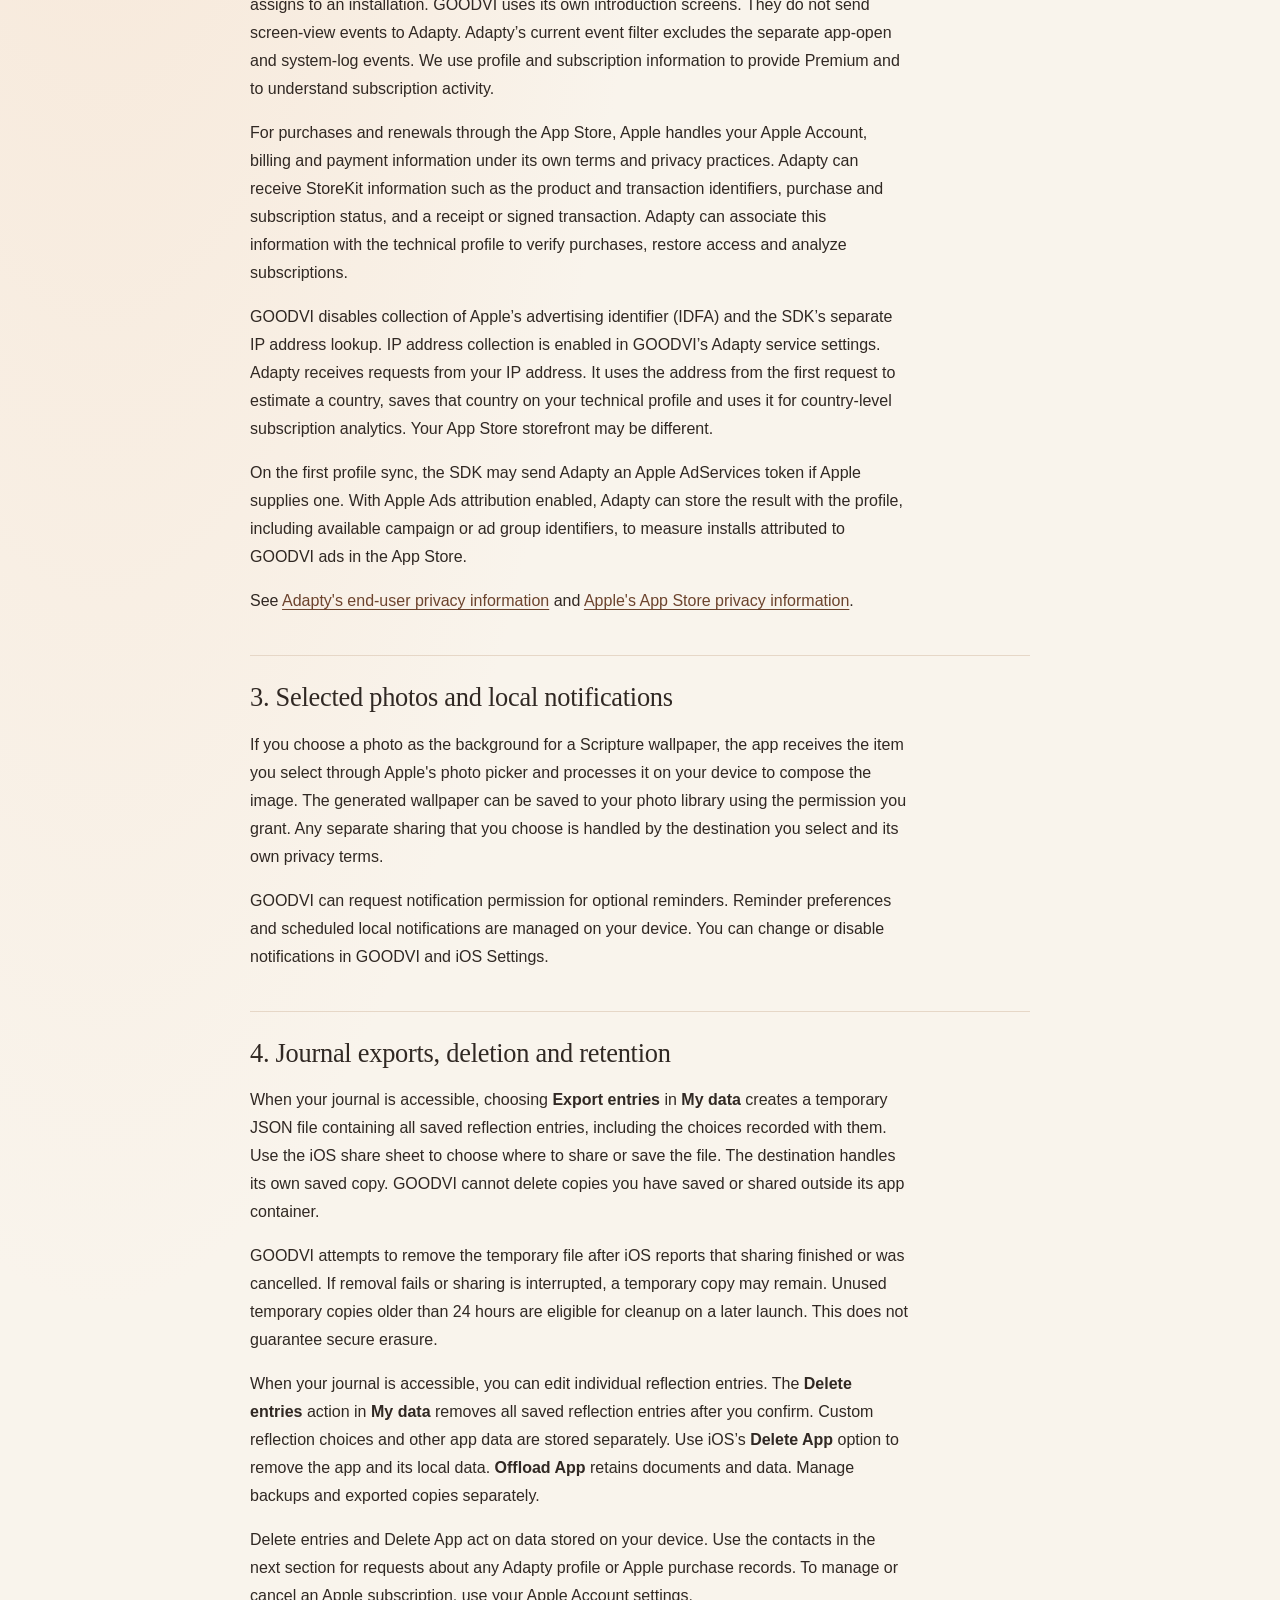
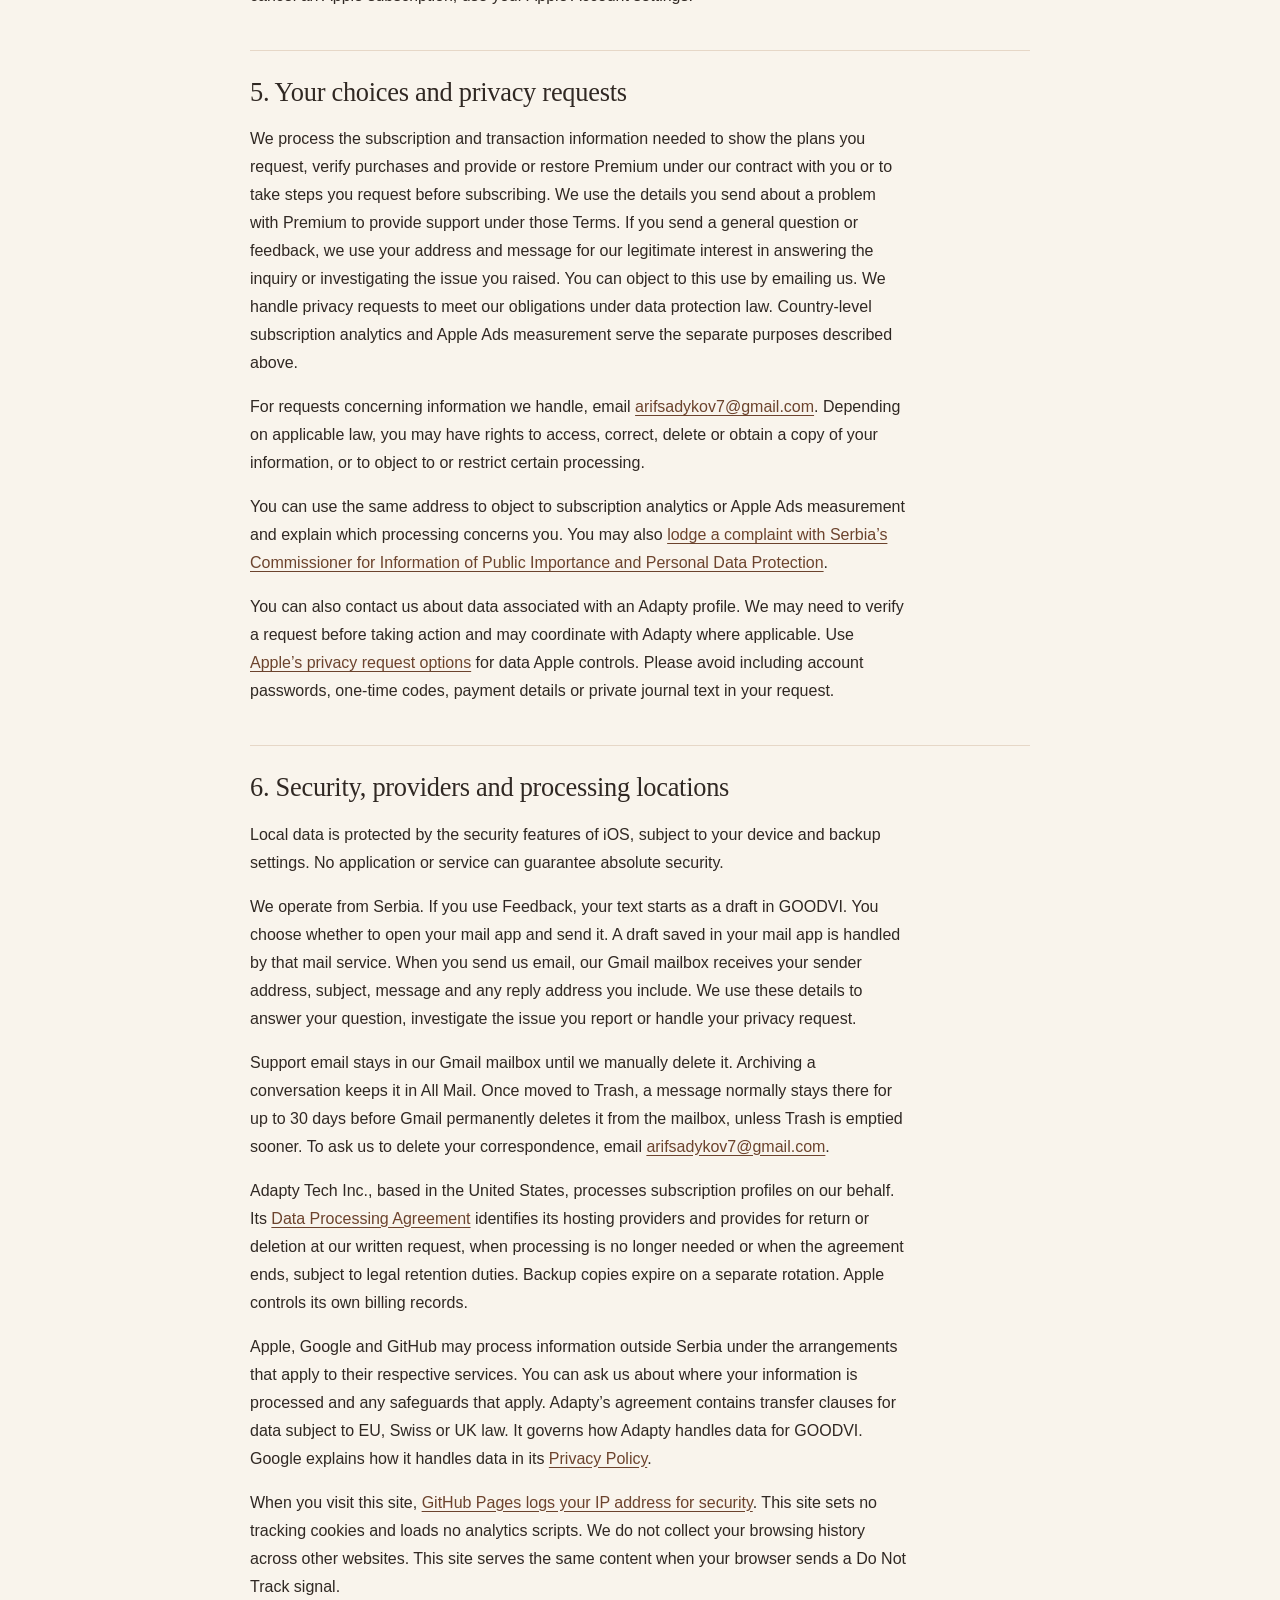
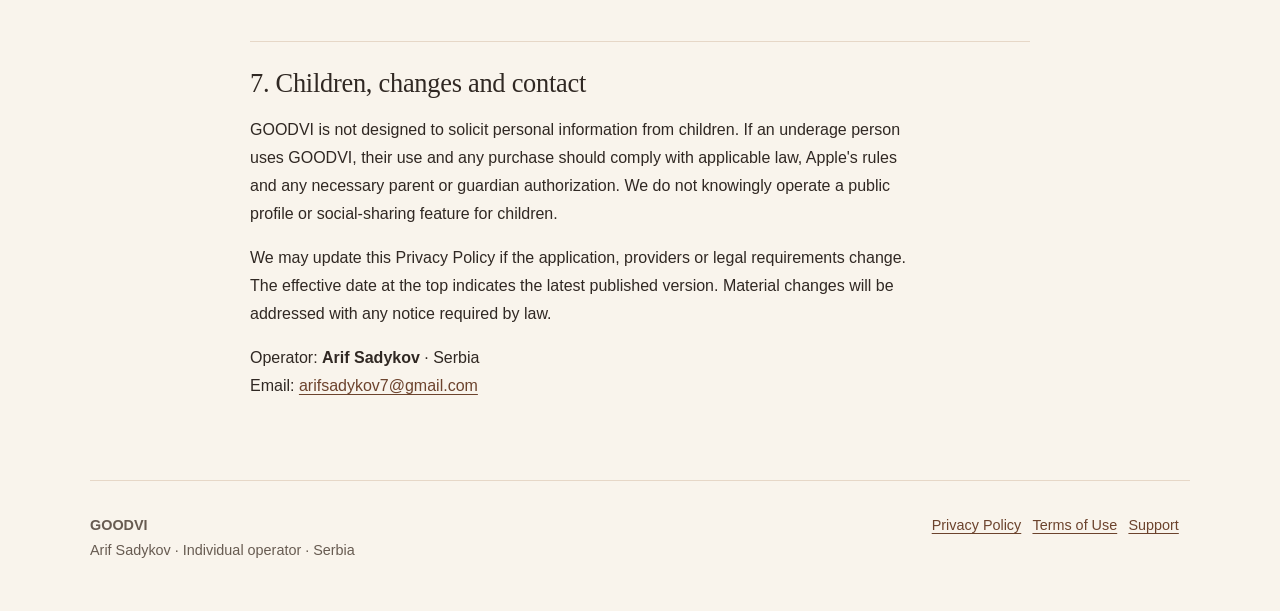
==== commit 5bac63a6: "Clarify manual email deletion and native onboarding in GOODVI" ====
--- a/privacy/index.html
+++ b/privacy/index.html
@@ -1,6 +1,6 @@
-<!doctype html><html lang="en"><head><meta charset="utf-8"><meta name="viewport" content="width=device-width,initial-scale=1"><meta name="description" content="How GOODVI handles on-device data, subscription information and support requests."><meta name="theme-color" content="#f9f4ec"><title>Privacy Policy | GOODVI</title><link rel="stylesheet" href="../assets/styles.css"></head><body><a class="skip" href="#main">Skip to content</a><header class="header"><a class="brand" href="../">GOODVI</a><nav class="nav" aria-label="Main navigation"><a href="../privacy/" aria-current="page">Privacy</a><a href="../terms/">Terms</a><a href="../support/">Support</a></nav></header><main id="main" class="document"><p class="eyebrow">GOODVI · Your information</p><h1>Privacy Policy</h1><p class="updated">Effective November 21, 2026</p><p>GOODVI is an iOS application for Scripture reading, prayer, daily virtues and personal reflection. This Privacy Policy describes the information handled when you use GOODVI. “We,” “us,” and “our” mean Arif Sadykov, the individual operator of GOODVI, based in Serbia. Questions or requests can be sent to <a href="mailto:arifsadykov7@gmail.com">arifsadykov7@gmail.com</a>.</p><p>You can use GOODVI’s introductory screens without creating an account or providing an email address.</p><nav class="contents" aria-label="On this page"><strong>On this page</strong><ul><li><a href="#local">Information on your device</a></li><li><a href="#providers">Subscriptions and service providers</a></li><li><a href="#permissions">Photos and notifications</a></li><li><a href="#exports">Exports and deletion</a></li><li><a href="#choices">Your choices and requests</a></li><li><a href="#security">Security and locations</a></li><li><a href="#contact">Children, changes and contact</a></li></ul></nav><h2 id="local">1. Information stored on your device</h2><p>GOODVI keeps your onboarding answers and progress on your device to recommend a virtue and let you resume the introduction. When you use the relevant features, the app also keeps your journal entries, custom reflection choices, daily virtue selection, selected struggles, reading progress, completed chapters, preferences, reminders, favorite verses and prayers, and related app state on your device.</p><p>GOODVI has no account or cloud service for syncing your journal. Apple may include local app data in device backups, depending on your settings.</p><p>The Bible and daily reading content are included with the application. GOODVI does not send your journal text, prayer favorites or onboarding answers to Adapty. If you export your journal, you choose where to save or share the copy. If you add the GOODVI widget, it can show your selected virtue and a related verse on your Home Screen.</p><h2 id="providers">2. Subscriptions and technical information</h2><p>GOODVI uses Apple’s App Store and StoreKit for subscriptions. GOODVI uses Adapty to help check and manage subscription access through a technical profile. You do not need a GOODVI account.</p><p>After the introduction, GOODVI contacts Adapty to check subscription access and load the subscription screen. Adapty assigns the technical profile its own identifier and can receive information before you make a purchase. The profile can be associated with an installation identifier, Apple’s vendor identifier (IDFV) when available, and technical information such as the device model, operating system, app and SDK versions, language settings, time zone, user agent and App Store storefront. Adapty records which subscription screen variant it assigns to an installation. GOODVI’s current settings filter out the SDK’s separate app-open, onboarding-screen and system-log events before transmission. We use profile and subscription information to provide Premium and to understand subscription activity.</p><p>For purchases and renewals through the App Store, Apple handles your Apple Account, billing and payment information under its own terms and privacy practices. Adapty can receive StoreKit information such as the product and transaction identifiers, purchase and subscription status, and a receipt or signed transaction. Adapty can associate this information with the technical profile to verify purchases, restore access and analyze subscriptions.</p><p>GOODVI disables collection of Apple’s advertising identifier (IDFA) and the SDK’s separate IP address lookup. IP address collection is enabled in GOODVI’s Adapty service settings. Adapty receives requests from your IP address. It uses the address from the first request to estimate a country, saves that country on your technical profile and uses it for country-level subscription analytics. Your App Store storefront may be different.</p>
+<!doctype html><html lang="en"><head><meta charset="utf-8"><meta name="viewport" content="width=device-width,initial-scale=1"><meta name="description" content="How GOODVI handles on-device data, subscription information and support requests."><meta name="theme-color" content="#f9f4ec"><title>Privacy Policy | GOODVI</title><link rel="stylesheet" href="../assets/styles.css"></head><body><a class="skip" href="#main">Skip to content</a><header class="header"><a class="brand" href="../">GOODVI</a><nav class="nav" aria-label="Main navigation"><a href="../privacy/" aria-current="page">Privacy</a><a href="../terms/">Terms</a><a href="../support/">Support</a></nav></header><main id="main" class="document"><p class="eyebrow">GOODVI · Your information</p><h1>Privacy Policy</h1><p class="updated">Effective November 22, 2026</p><p>GOODVI is an iOS application for Scripture reading, prayer, daily virtues and personal reflection. This Privacy Policy describes the information handled when you use GOODVI. “We,” “us,” and “our” mean Arif Sadykov, the individual operator of GOODVI, based in Serbia. Questions or requests can be sent to <a href="mailto:arifsadykov7@gmail.com">arifsadykov7@gmail.com</a>.</p><p>You can use GOODVI’s introductory screens without creating an account or providing an email address.</p><nav class="contents" aria-label="On this page"><strong>On this page</strong><ul><li><a href="#local">Information on your device</a></li><li><a href="#providers">Subscriptions and service providers</a></li><li><a href="#permissions">Photos and notifications</a></li><li><a href="#exports">Exports and deletion</a></li><li><a href="#choices">Your choices and requests</a></li><li><a href="#security">Security and locations</a></li><li><a href="#contact">Children, changes and contact</a></li></ul></nav><h2 id="local">1. Information stored on your device</h2><p>GOODVI keeps your onboarding answers and progress on your device to recommend a virtue and let you resume the introduction. When you use the relevant features, the app also keeps your journal entries, custom reflection choices, daily virtue selection, selected struggles, reading progress, completed chapters, preferences, reminders, favorite verses and prayers, and related app state on your device.</p><p>GOODVI has no account or cloud service for syncing your journal. Apple may include local app data in device backups, depending on your settings.</p><p>The Bible and daily reading content are included with the application. GOODVI does not send your journal text, prayer favorites or onboarding answers to Adapty. If you export your journal, you choose where to save or share the copy. If you add the GOODVI widget, it can show your selected virtue and a related verse on your Home Screen.</p><h2 id="providers">2. Subscriptions and technical information</h2><p>GOODVI uses Apple’s App Store and StoreKit for subscriptions. GOODVI uses Adapty to help check and manage subscription access through a technical profile. You do not need a GOODVI account.</p><p>After the introduction, GOODVI contacts Adapty to check subscription access and load the subscription screen. Adapty assigns the technical profile its own identifier and can receive information before you make a purchase. The profile can be associated with an installation identifier, Apple’s vendor identifier (IDFV) when available, and technical information such as the device model, operating system, app and SDK versions, language settings, time zone, user agent and App Store storefront. Adapty records which subscription screen variant it assigns to an installation. GOODVI uses its own introduction screens. They do not send screen-view events to Adapty. Adapty’s current event filter excludes the separate app-open and system-log events. We use profile and subscription information to provide Premium and to understand subscription activity.</p><p>For purchases and renewals through the App Store, Apple handles your Apple Account, billing and payment information under its own terms and privacy practices. Adapty can receive StoreKit information such as the product and transaction identifiers, purchase and subscription status, and a receipt or signed transaction. Adapty can associate this information with the technical profile to verify purchases, restore access and analyze subscriptions.</p><p>GOODVI disables collection of Apple’s advertising identifier (IDFA) and the SDK’s separate IP address lookup. IP address collection is enabled in GOODVI’s Adapty service settings. Adapty receives requests from your IP address. It uses the address from the first request to estimate a country, saves that country on your technical profile and uses it for country-level subscription analytics. Your App Store storefront may be different.</p>
 <p>On the first profile sync, the SDK may send Adapty an Apple AdServices token if Apple supplies one. With Apple Ads attribution enabled, Adapty can store the result with the profile, including available campaign or ad group identifiers, to measure installs attributed to GOODVI ads in the App Store.</p><p>See <a href="https://adapty.io/end-users-privacy/">Adapty's end-user privacy information</a> and <a href="https://www.apple.com/legal/privacy/data/en/app-store/">Apple's App Store privacy information</a>.</p><h2 id="permissions">3. Selected photos and local notifications</h2><p>If you choose a photo as the background for a Scripture wallpaper, the app receives the item you select through Apple's photo picker and processes it on your device to compose the image. The generated wallpaper can be saved to your photo library using the permission you grant. Any separate sharing that you choose is handled by the destination you select and its own privacy terms.</p><p>GOODVI can request notification permission for optional reminders. Reminder preferences and scheduled local notifications are managed on your device. You can change or disable notifications in GOODVI and iOS Settings.</p><h2 id="exports">4. Journal exports, deletion and retention</h2><p>When your journal is accessible, choosing <strong>Export entries</strong> in <strong>My data</strong> creates a temporary JSON file containing all saved reflection entries, including the choices recorded with them. Use the iOS share sheet to choose where to share or save the file. The destination handles its own saved copy. GOODVI cannot delete copies you have saved or shared outside its app container.</p><p>GOODVI attempts to remove the temporary file after iOS reports that sharing finished or was cancelled. If removal fails or sharing is interrupted, a temporary copy may remain. Unused temporary copies older than 24 hours are eligible for cleanup on a later launch. This does not guarantee secure erasure.</p><p>When your journal is accessible, you can edit individual reflection entries. The <strong>Delete entries</strong> action in <strong>My data</strong> removes all saved reflection entries after you confirm. Custom reflection choices and other app data are stored separately. Use iOS’s <strong>Delete App</strong> option to remove the app and its local data. <strong>Offload App</strong> retains documents and data. Manage backups and exported copies separately.</p><p>Delete entries and Delete App act on data stored on your device. Use the contacts in the next section for requests about any Adapty profile or Apple purchase records. To manage or cancel an Apple subscription, use your Apple Account settings.</p><h2 id="choices">5. Your choices and privacy requests</h2>
 <p>We process the subscription and transaction information needed to show the plans you request, verify purchases and provide or restore Premium under our contract with you or to take steps you request before subscribing. We use the details you send about a problem with Premium to provide support under those Terms. If you send a general question or feedback, we use your address and message for our legitimate interest in answering the inquiry or investigating the issue you raised. You can object to this use by emailing us. We handle privacy requests to meet our obligations under data protection law. Country-level subscription analytics and Apple Ads measurement serve the separate purposes described above.</p><p>For requests concerning information we handle, email <a href="mailto:arifsadykov7@gmail.com?subject=GOODVI%20privacy%20request">arifsadykov7@gmail.com</a>. Depending on applicable law, you may have rights to access, correct, delete or obtain a copy of your information, or to object to or restrict certain processing.</p>
 <p>You can use the same address to object to subscription analytics or Apple Ads measurement and explain which processing concerns you. You may also <a href="https://poverenik.rs/zastita-podataka/kako-da-ostvarite-svoja-prava/?script=lat">lodge a complaint with Serbia’s Commissioner for Information of Public Importance and Personal Data Protection</a>.</p><p>You can also contact us about data associated with an Adapty profile. We may need to verify a request before taking action and may coordinate with Adapty where applicable. Use <a href="https://www.apple.com/legal/privacy/contact/">Apple’s privacy request options</a> for data Apple controls. Please avoid including account passwords, one-time codes, payment details or private journal text in your request.</p><h2 id="security">6. Security, providers and processing locations</h2><p>Local data is protected by the security features of iOS, subject to your device and backup settings. No application or service can guarantee absolute security.</p><p>We operate from Serbia. If you use Feedback, your text starts as a draft in GOODVI. You choose whether to open your mail app and send it. A draft saved in your mail app is handled by that mail service. When you send us email, our Gmail mailbox receives your sender address, subject, message and any reply address you include. We use these details to answer your question, investigate the issue you report or handle your privacy request.</p>
-<p>We keep support conversations while a request is open. We close it after our final reply, when you withdraw it, or when 30 days have passed without a reply to a question we need answered to continue. If you send a new substantive message about the same issue, we reopen the request.</p><p>Once a month we review closed GOODVI conversations, including archived ones. We move conversations that have been closed for at least 90 days to Trash. If we need particular messages for a specific dispute or a legal duty to retain them, we keep only those messages, record the reason and review it each month. At the monthly review, we move eligible messages to Trash when the reason no longer applies.</p><p>Archiving keeps a conversation in All Mail. Gmail normally keeps messages in Trash for up to 30 days after we move them there, then permanently deletes them from the mailbox. They can be permanently deleted sooner if Trash is emptied. You can ask us to delete correspondence at the address above. The monthly review concerns how long we keep correspondence. We handle personal data requests within the deadlines set by applicable law.</p><p>Adapty Tech Inc., based in the United States, processes subscription profiles on our behalf. Its <a href="https://adapty.io/data-processing-agreement/">Data Processing Agreement</a> identifies its hosting providers and provides for return or deletion at our written request, when processing is no longer needed or when the agreement ends, subject to legal retention duties. Backup copies expire on a separate rotation. Apple controls its own billing records.</p>
+<p>Support email stays in our Gmail mailbox until we manually delete it. Archiving a conversation keeps it in All Mail. Once moved to Trash, a message normally stays there for up to 30 days before Gmail permanently deletes it from the mailbox, unless Trash is emptied sooner. To ask us to delete your correspondence, email <a href="mailto:arifsadykov7@gmail.com?subject=GOODVI%20privacy%20request">arifsadykov7@gmail.com</a>.</p><p>Adapty Tech Inc., based in the United States, processes subscription profiles on our behalf. Its <a href="https://adapty.io/data-processing-agreement/">Data Processing Agreement</a> identifies its hosting providers and provides for return or deletion at our written request, when processing is no longer needed or when the agreement ends, subject to legal retention duties. Backup copies expire on a separate rotation. Apple controls its own billing records.</p>
 <p>Apple, Google and GitHub may process information outside Serbia under the arrangements that apply to their respective services. You can ask us about where your information is processed and any safeguards that apply. Adapty’s agreement contains transfer clauses for data subject to EU, Swiss or UK law. It governs how Adapty handles data for GOODVI. Google explains how it handles data in its <a href="https://policies.google.com/privacy">Privacy Policy</a>.</p><p>When you visit this site, <a href="https://docs.github.com/en/pages/getting-started-with-github-pages/what-is-github-pages#data-collection">GitHub Pages logs your IP address for security</a>. This site sets no tracking cookies and loads no analytics scripts. We do not collect your browsing history across other websites. This site serves the same content when your browser sends a Do Not Track signal.</p><h2 id="contact">7. Children, changes and contact</h2><p>GOODVI is not designed to solicit personal information from children. If an underage person uses GOODVI, their use and any purchase should comply with applicable law, Apple's rules and any necessary parent or guardian authorization. We do not knowingly operate a public profile or social-sharing feature for children.</p><p>We may update this Privacy Policy if the application, providers or legal requirements change. The effective date at the top indicates the latest published version. Material changes will be addressed with any notice required by law.</p><p>Operator: <strong>Arif Sadykov</strong> · Serbia<br>Email: <a href="mailto:arifsadykov7@gmail.com">arifsadykov7@gmail.com</a></p></main><footer class="footer"><p><strong>GOODVI</strong><br>Arif Sadykov · Individual operator · Serbia</p><p><a href="../privacy/">Privacy Policy</a><a href="../terms/">Terms of Use</a><a href="../support/">Support</a></p></footer></body></html>
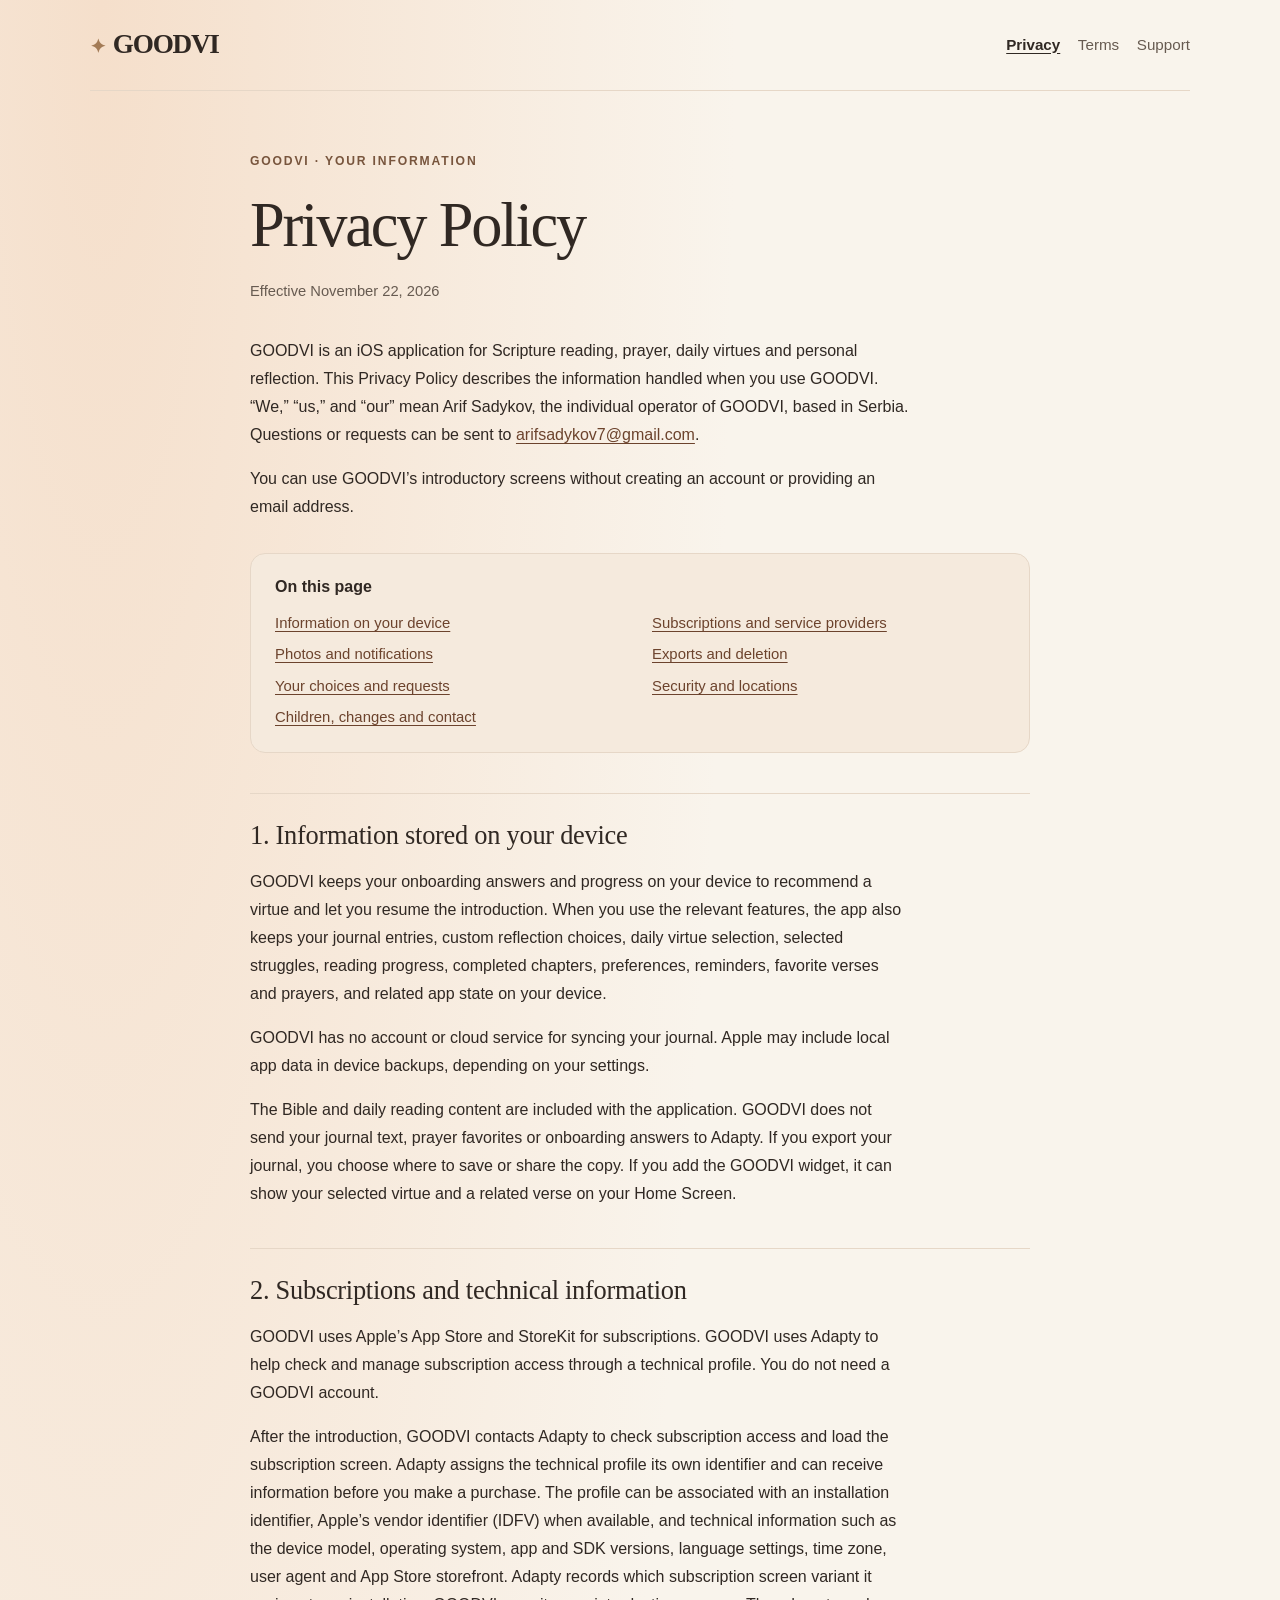
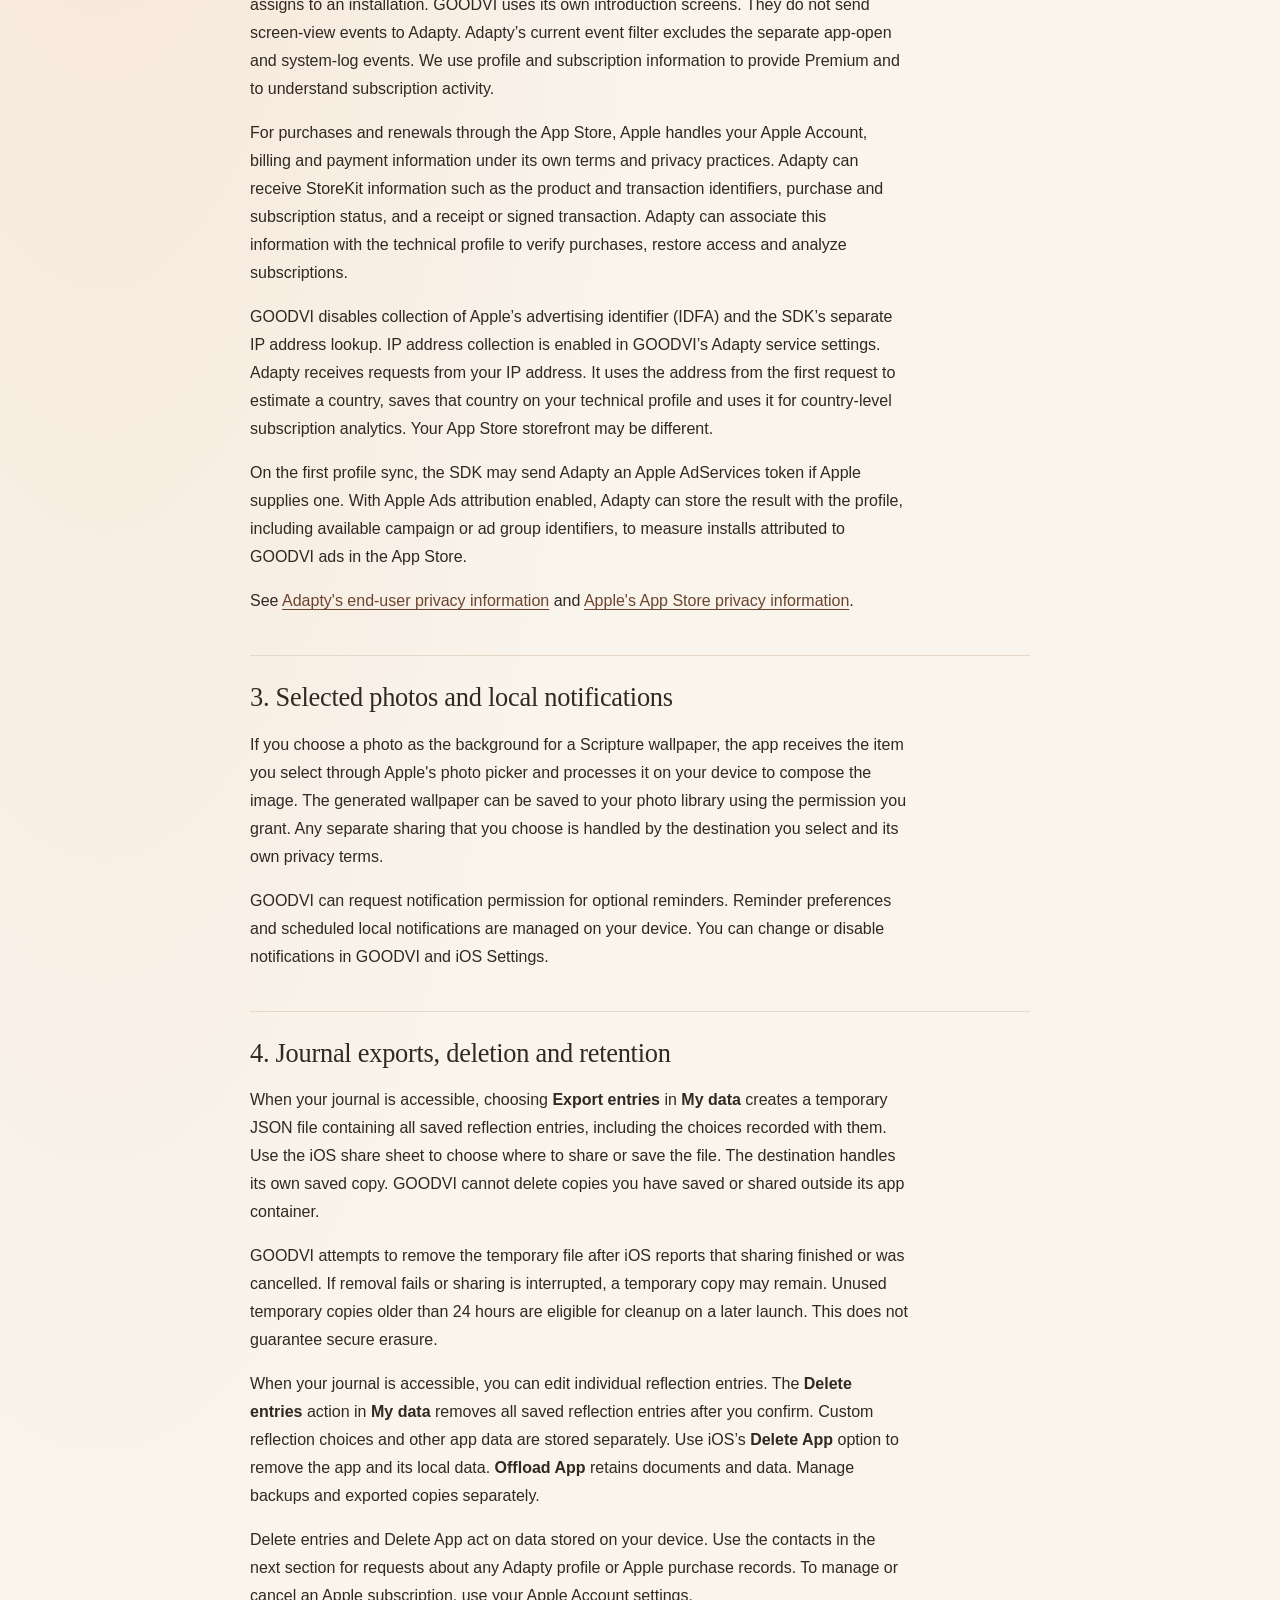
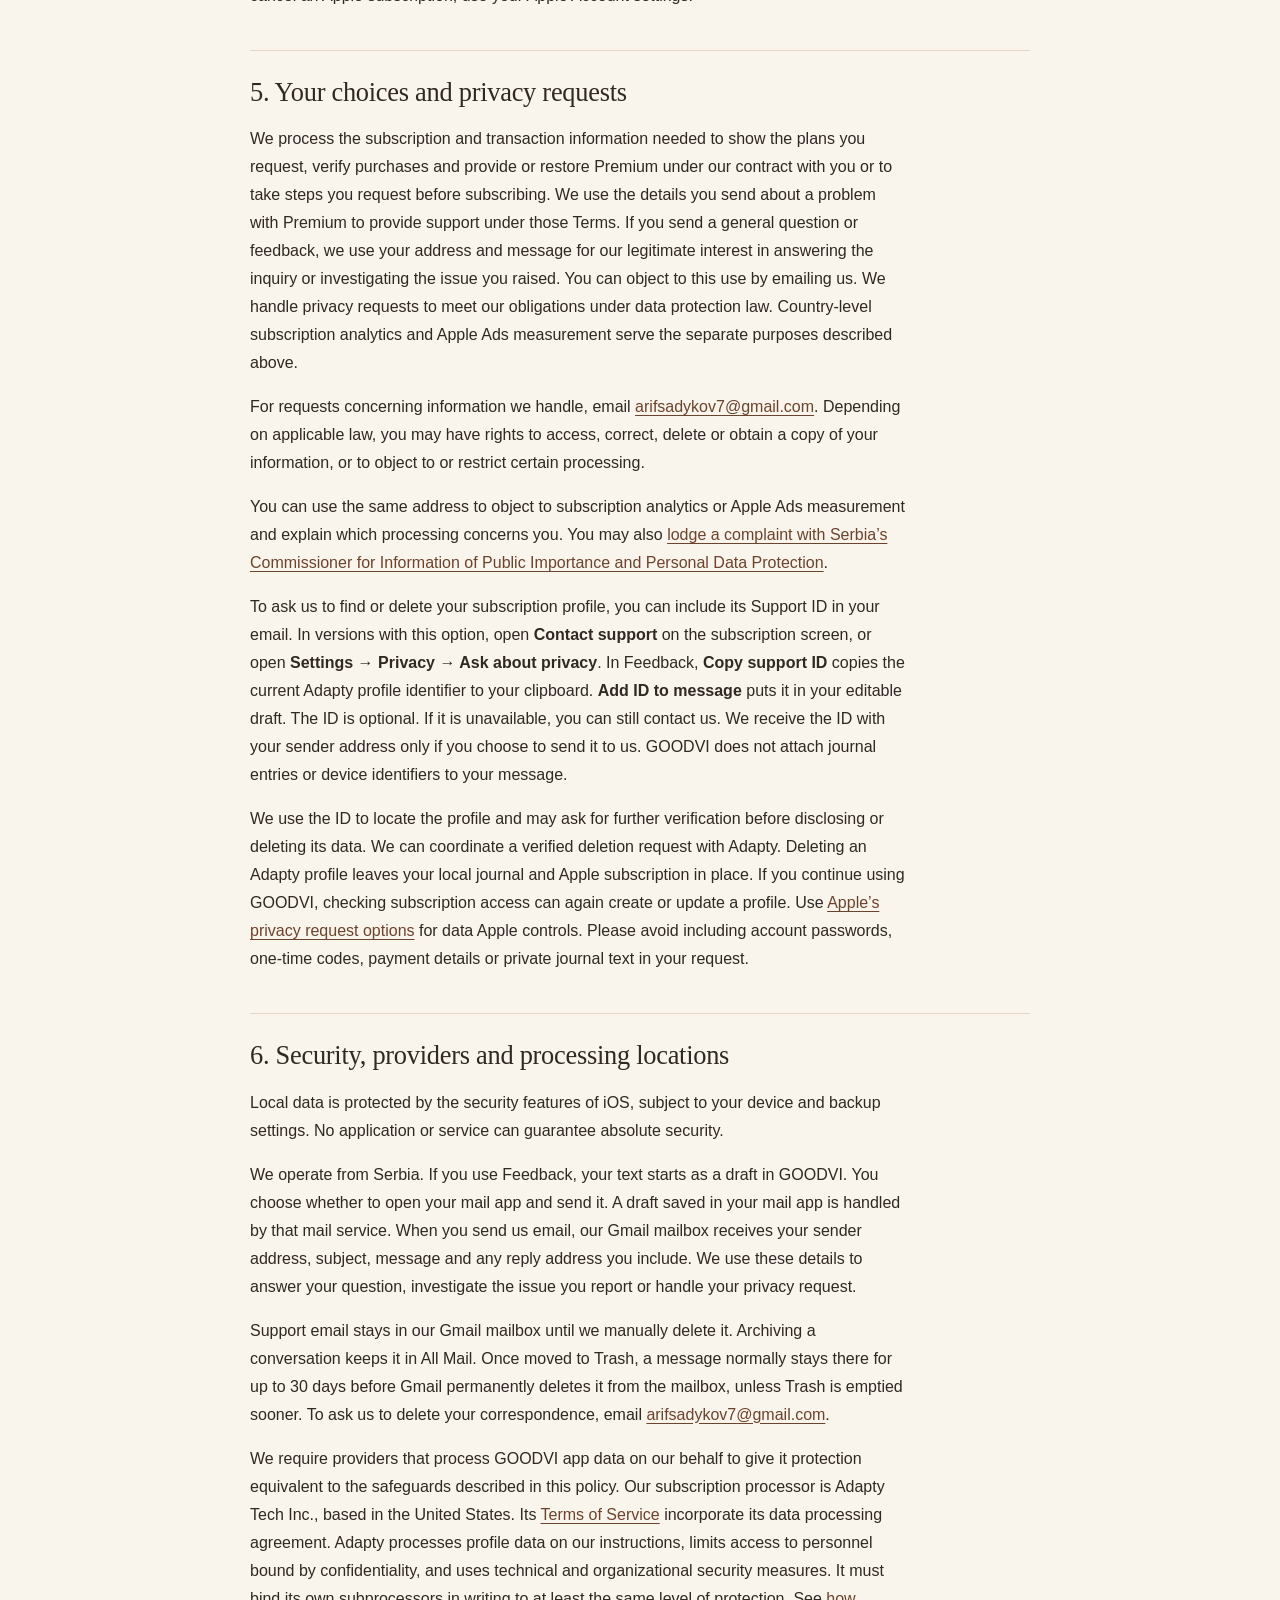
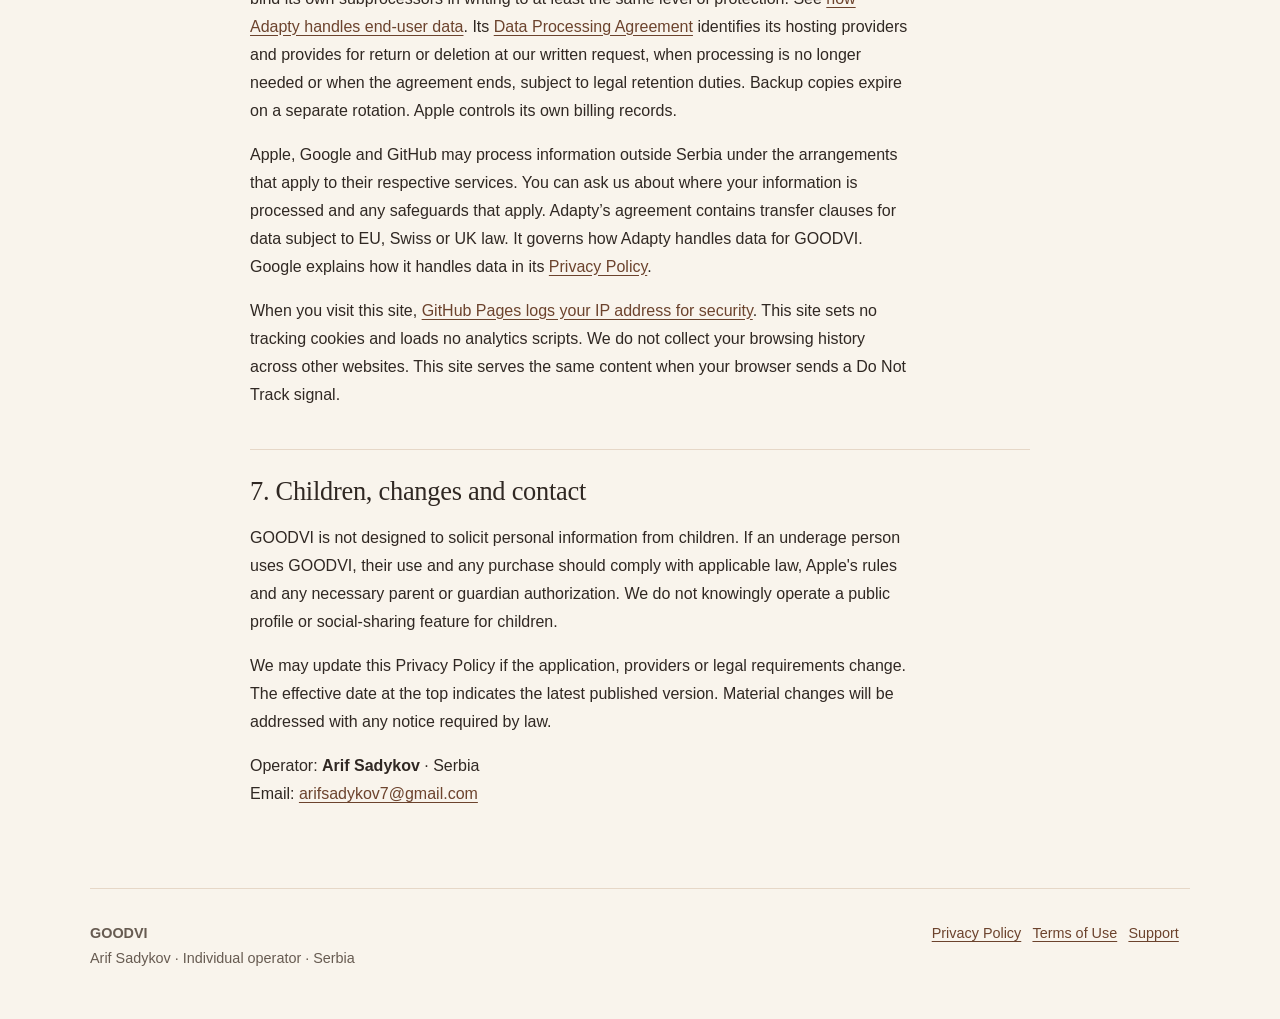
==== commit c072f684: "Explain optional support profile ID and Adapty safeguards" ====
--- a/privacy/index.html
+++ b/privacy/index.html
@@ -1,6 +1,6 @@
 <!doctype html><html lang="en"><head><meta charset="utf-8"><meta name="viewport" content="width=device-width,initial-scale=1"><meta name="description" content="How GOODVI handles on-device data, subscription information and support requests."><meta name="theme-color" content="#f9f4ec"><title>Privacy Policy | GOODVI</title><link rel="stylesheet" href="../assets/styles.css"></head><body><a class="skip" href="#main">Skip to content</a><header class="header"><a class="brand" href="../">GOODVI</a><nav class="nav" aria-label="Main navigation"><a href="../privacy/" aria-current="page">Privacy</a><a href="../terms/">Terms</a><a href="../support/">Support</a></nav></header><main id="main" class="document"><p class="eyebrow">GOODVI · Your information</p><h1>Privacy Policy</h1><p class="updated">Effective November 22, 2026</p><p>GOODVI is an iOS application for Scripture reading, prayer, daily virtues and personal reflection. This Privacy Policy describes the information handled when you use GOODVI. “We,” “us,” and “our” mean Arif Sadykov, the individual operator of GOODVI, based in Serbia. Questions or requests can be sent to <a href="mailto:arifsadykov7@gmail.com">arifsadykov7@gmail.com</a>.</p><p>You can use GOODVI’s introductory screens without creating an account or providing an email address.</p><nav class="contents" aria-label="On this page"><strong>On this page</strong><ul><li><a href="#local">Information on your device</a></li><li><a href="#providers">Subscriptions and service providers</a></li><li><a href="#permissions">Photos and notifications</a></li><li><a href="#exports">Exports and deletion</a></li><li><a href="#choices">Your choices and requests</a></li><li><a href="#security">Security and locations</a></li><li><a href="#contact">Children, changes and contact</a></li></ul></nav><h2 id="local">1. Information stored on your device</h2><p>GOODVI keeps your onboarding answers and progress on your device to recommend a virtue and let you resume the introduction. When you use the relevant features, the app also keeps your journal entries, custom reflection choices, daily virtue selection, selected struggles, reading progress, completed chapters, preferences, reminders, favorite verses and prayers, and related app state on your device.</p><p>GOODVI has no account or cloud service for syncing your journal. Apple may include local app data in device backups, depending on your settings.</p><p>The Bible and daily reading content are included with the application. GOODVI does not send your journal text, prayer favorites or onboarding answers to Adapty. If you export your journal, you choose where to save or share the copy. If you add the GOODVI widget, it can show your selected virtue and a related verse on your Home Screen.</p><h2 id="providers">2. Subscriptions and technical information</h2><p>GOODVI uses Apple’s App Store and StoreKit for subscriptions. GOODVI uses Adapty to help check and manage subscription access through a technical profile. You do not need a GOODVI account.</p><p>After the introduction, GOODVI contacts Adapty to check subscription access and load the subscription screen. Adapty assigns the technical profile its own identifier and can receive information before you make a purchase. The profile can be associated with an installation identifier, Apple’s vendor identifier (IDFV) when available, and technical information such as the device model, operating system, app and SDK versions, language settings, time zone, user agent and App Store storefront. Adapty records which subscription screen variant it assigns to an installation. GOODVI uses its own introduction screens. They do not send screen-view events to Adapty. Adapty’s current event filter excludes the separate app-open and system-log events. We use profile and subscription information to provide Premium and to understand subscription activity.</p><p>For purchases and renewals through the App Store, Apple handles your Apple Account, billing and payment information under its own terms and privacy practices. Adapty can receive StoreKit information such as the product and transaction identifiers, purchase and subscription status, and a receipt or signed transaction. Adapty can associate this information with the technical profile to verify purchases, restore access and analyze subscriptions.</p><p>GOODVI disables collection of Apple’s advertising identifier (IDFA) and the SDK’s separate IP address lookup. IP address collection is enabled in GOODVI’s Adapty service settings. Adapty receives requests from your IP address. It uses the address from the first request to estimate a country, saves that country on your technical profile and uses it for country-level subscription analytics. Your App Store storefront may be different.</p>
 <p>On the first profile sync, the SDK may send Adapty an Apple AdServices token if Apple supplies one. With Apple Ads attribution enabled, Adapty can store the result with the profile, including available campaign or ad group identifiers, to measure installs attributed to GOODVI ads in the App Store.</p><p>See <a href="https://adapty.io/end-users-privacy/">Adapty's end-user privacy information</a> and <a href="https://www.apple.com/legal/privacy/data/en/app-store/">Apple's App Store privacy information</a>.</p><h2 id="permissions">3. Selected photos and local notifications</h2><p>If you choose a photo as the background for a Scripture wallpaper, the app receives the item you select through Apple's photo picker and processes it on your device to compose the image. The generated wallpaper can be saved to your photo library using the permission you grant. Any separate sharing that you choose is handled by the destination you select and its own privacy terms.</p><p>GOODVI can request notification permission for optional reminders. Reminder preferences and scheduled local notifications are managed on your device. You can change or disable notifications in GOODVI and iOS Settings.</p><h2 id="exports">4. Journal exports, deletion and retention</h2><p>When your journal is accessible, choosing <strong>Export entries</strong> in <strong>My data</strong> creates a temporary JSON file containing all saved reflection entries, including the choices recorded with them. Use the iOS share sheet to choose where to share or save the file. The destination handles its own saved copy. GOODVI cannot delete copies you have saved or shared outside its app container.</p><p>GOODVI attempts to remove the temporary file after iOS reports that sharing finished or was cancelled. If removal fails or sharing is interrupted, a temporary copy may remain. Unused temporary copies older than 24 hours are eligible for cleanup on a later launch. This does not guarantee secure erasure.</p><p>When your journal is accessible, you can edit individual reflection entries. The <strong>Delete entries</strong> action in <strong>My data</strong> removes all saved reflection entries after you confirm. Custom reflection choices and other app data are stored separately. Use iOS’s <strong>Delete App</strong> option to remove the app and its local data. <strong>Offload App</strong> retains documents and data. Manage backups and exported copies separately.</p><p>Delete entries and Delete App act on data stored on your device. Use the contacts in the next section for requests about any Adapty profile or Apple purchase records. To manage or cancel an Apple subscription, use your Apple Account settings.</p><h2 id="choices">5. Your choices and privacy requests</h2>
 <p>We process the subscription and transaction information needed to show the plans you request, verify purchases and provide or restore Premium under our contract with you or to take steps you request before subscribing. We use the details you send about a problem with Premium to provide support under those Terms. If you send a general question or feedback, we use your address and message for our legitimate interest in answering the inquiry or investigating the issue you raised. You can object to this use by emailing us. We handle privacy requests to meet our obligations under data protection law. Country-level subscription analytics and Apple Ads measurement serve the separate purposes described above.</p><p>For requests concerning information we handle, email <a href="mailto:arifsadykov7@gmail.com?subject=GOODVI%20privacy%20request">arifsadykov7@gmail.com</a>. Depending on applicable law, you may have rights to access, correct, delete or obtain a copy of your information, or to object to or restrict certain processing.</p>
-<p>You can use the same address to object to subscription analytics or Apple Ads measurement and explain which processing concerns you. You may also <a href="https://poverenik.rs/zastita-podataka/kako-da-ostvarite-svoja-prava/?script=lat">lodge a complaint with Serbia’s Commissioner for Information of Public Importance and Personal Data Protection</a>.</p><p>You can also contact us about data associated with an Adapty profile. We may need to verify a request before taking action and may coordinate with Adapty where applicable. Use <a href="https://www.apple.com/legal/privacy/contact/">Apple’s privacy request options</a> for data Apple controls. Please avoid including account passwords, one-time codes, payment details or private journal text in your request.</p><h2 id="security">6. Security, providers and processing locations</h2><p>Local data is protected by the security features of iOS, subject to your device and backup settings. No application or service can guarantee absolute security.</p><p>We operate from Serbia. If you use Feedback, your text starts as a draft in GOODVI. You choose whether to open your mail app and send it. A draft saved in your mail app is handled by that mail service. When you send us email, our Gmail mailbox receives your sender address, subject, message and any reply address you include. We use these details to answer your question, investigate the issue you report or handle your privacy request.</p>
-<p>Support email stays in our Gmail mailbox until we manually delete it. Archiving a conversation keeps it in All Mail. Once moved to Trash, a message normally stays there for up to 30 days before Gmail permanently deletes it from the mailbox, unless Trash is emptied sooner. To ask us to delete your correspondence, email <a href="mailto:arifsadykov7@gmail.com?subject=GOODVI%20privacy%20request">arifsadykov7@gmail.com</a>.</p><p>Adapty Tech Inc., based in the United States, processes subscription profiles on our behalf. Its <a href="https://adapty.io/data-processing-agreement/">Data Processing Agreement</a> identifies its hosting providers and provides for return or deletion at our written request, when processing is no longer needed or when the agreement ends, subject to legal retention duties. Backup copies expire on a separate rotation. Apple controls its own billing records.</p>
+<p>You can use the same address to object to subscription analytics or Apple Ads measurement and explain which processing concerns you. You may also <a href="https://poverenik.rs/zastita-podataka/kako-da-ostvarite-svoja-prava/?script=lat">lodge a complaint with Serbia’s Commissioner for Information of Public Importance and Personal Data Protection</a>.</p><p>To ask us to find or delete your subscription profile, you can include its Support ID in your email. In versions with this option, open <strong>Contact support</strong> on the subscription screen, or open <strong>Settings → Privacy → Ask about privacy</strong>. In Feedback, <strong>Copy support ID</strong> copies the current Adapty profile identifier to your clipboard. <strong>Add ID to message</strong> puts it in your editable draft. The ID is optional. If it is unavailable, you can still contact us. We receive the ID with your sender address only if you choose to send it to us. GOODVI does not attach journal entries or device identifiers to your message.</p><p>We use the ID to locate the profile and may ask for further verification before disclosing or deleting its data. We can coordinate a verified deletion request with Adapty. Deleting an Adapty profile leaves your local journal and Apple subscription in place. If you continue using GOODVI, checking subscription access can again create or update a profile. Use <a href="https://www.apple.com/legal/privacy/contact/">Apple’s privacy request options</a> for data Apple controls. Please avoid including account passwords, one-time codes, payment details or private journal text in your request.</p><h2 id="security">6. Security, providers and processing locations</h2><p>Local data is protected by the security features of iOS, subject to your device and backup settings. No application or service can guarantee absolute security.</p><p>We operate from Serbia. If you use Feedback, your text starts as a draft in GOODVI. You choose whether to open your mail app and send it. A draft saved in your mail app is handled by that mail service. When you send us email, our Gmail mailbox receives your sender address, subject, message and any reply address you include. We use these details to answer your question, investigate the issue you report or handle your privacy request.</p>
+<p>Support email stays in our Gmail mailbox until we manually delete it. Archiving a conversation keeps it in All Mail. Once moved to Trash, a message normally stays there for up to 30 days before Gmail permanently deletes it from the mailbox, unless Trash is emptied sooner. To ask us to delete your correspondence, email <a href="mailto:arifsadykov7@gmail.com?subject=GOODVI%20privacy%20request">arifsadykov7@gmail.com</a>.</p><p>We require providers that process GOODVI app data on our behalf to give it protection equivalent to the safeguards described in this policy. Our subscription processor is Adapty Tech Inc., based in the United States. Its <a href="https://adapty.io/terms/">Terms of Service</a> incorporate its data processing agreement. Adapty processes profile data on our instructions, limits access to personnel bound by confidentiality, and uses technical and organizational security measures. It must bind its own subprocessors in writing to at least the same level of protection. See <a href="https://adapty.io/end-users-privacy/">how Adapty handles end-user data</a>. Its <a href="https://adapty.io/data-processing-agreement/">Data Processing Agreement</a> identifies its hosting providers and provides for return or deletion at our written request, when processing is no longer needed or when the agreement ends, subject to legal retention duties. Backup copies expire on a separate rotation. Apple controls its own billing records.</p>
 <p>Apple, Google and GitHub may process information outside Serbia under the arrangements that apply to their respective services. You can ask us about where your information is processed and any safeguards that apply. Adapty’s agreement contains transfer clauses for data subject to EU, Swiss or UK law. It governs how Adapty handles data for GOODVI. Google explains how it handles data in its <a href="https://policies.google.com/privacy">Privacy Policy</a>.</p><p>When you visit this site, <a href="https://docs.github.com/en/pages/getting-started-with-github-pages/what-is-github-pages#data-collection">GitHub Pages logs your IP address for security</a>. This site sets no tracking cookies and loads no analytics scripts. We do not collect your browsing history across other websites. This site serves the same content when your browser sends a Do Not Track signal.</p><h2 id="contact">7. Children, changes and contact</h2><p>GOODVI is not designed to solicit personal information from children. If an underage person uses GOODVI, their use and any purchase should comply with applicable law, Apple's rules and any necessary parent or guardian authorization. We do not knowingly operate a public profile or social-sharing feature for children.</p><p>We may update this Privacy Policy if the application, providers or legal requirements change. The effective date at the top indicates the latest published version. Material changes will be addressed with any notice required by law.</p><p>Operator: <strong>Arif Sadykov</strong> · Serbia<br>Email: <a href="mailto:arifsadykov7@gmail.com">arifsadykov7@gmail.com</a></p></main><footer class="footer"><p><strong>GOODVI</strong><br>Arif Sadykov · Individual operator · Serbia</p><p><a href="../privacy/">Privacy Policy</a><a href="../terms/">Terms of Use</a><a href="../support/">Support</a></p></footer></body></html>
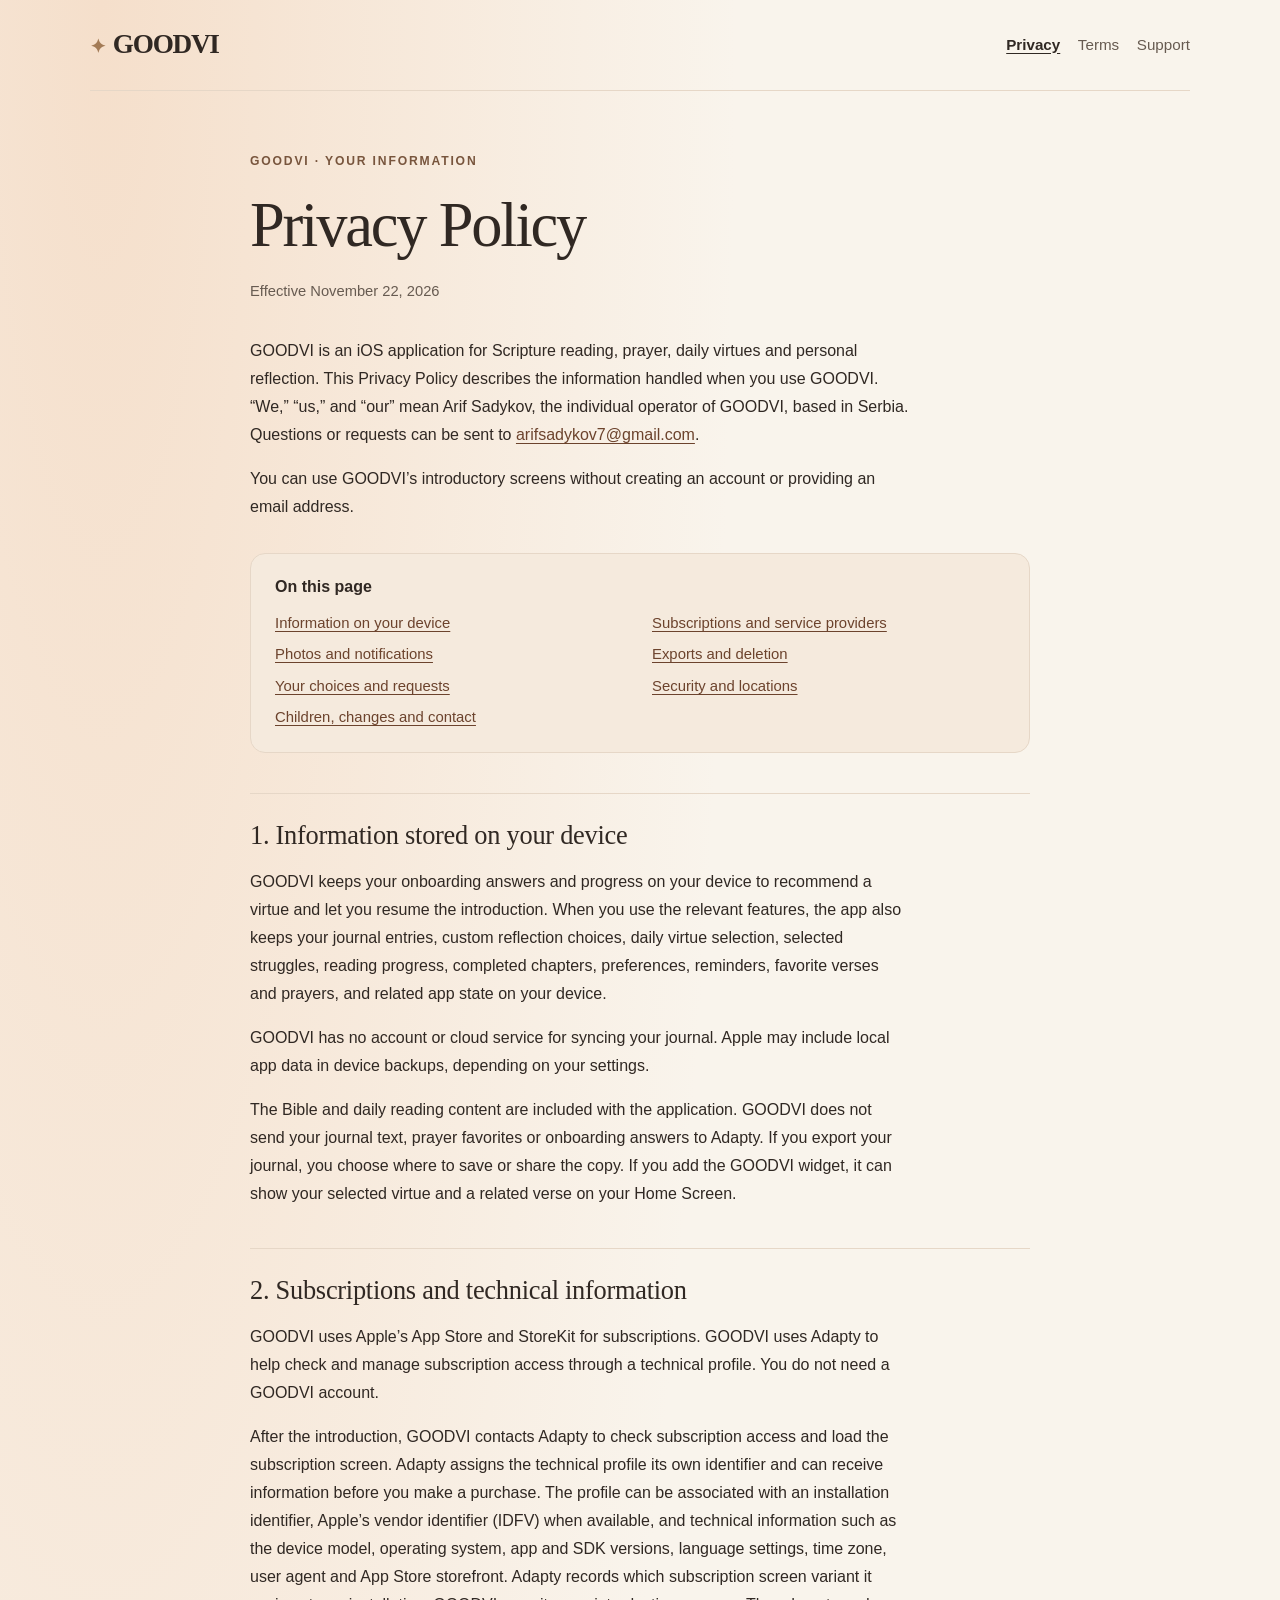
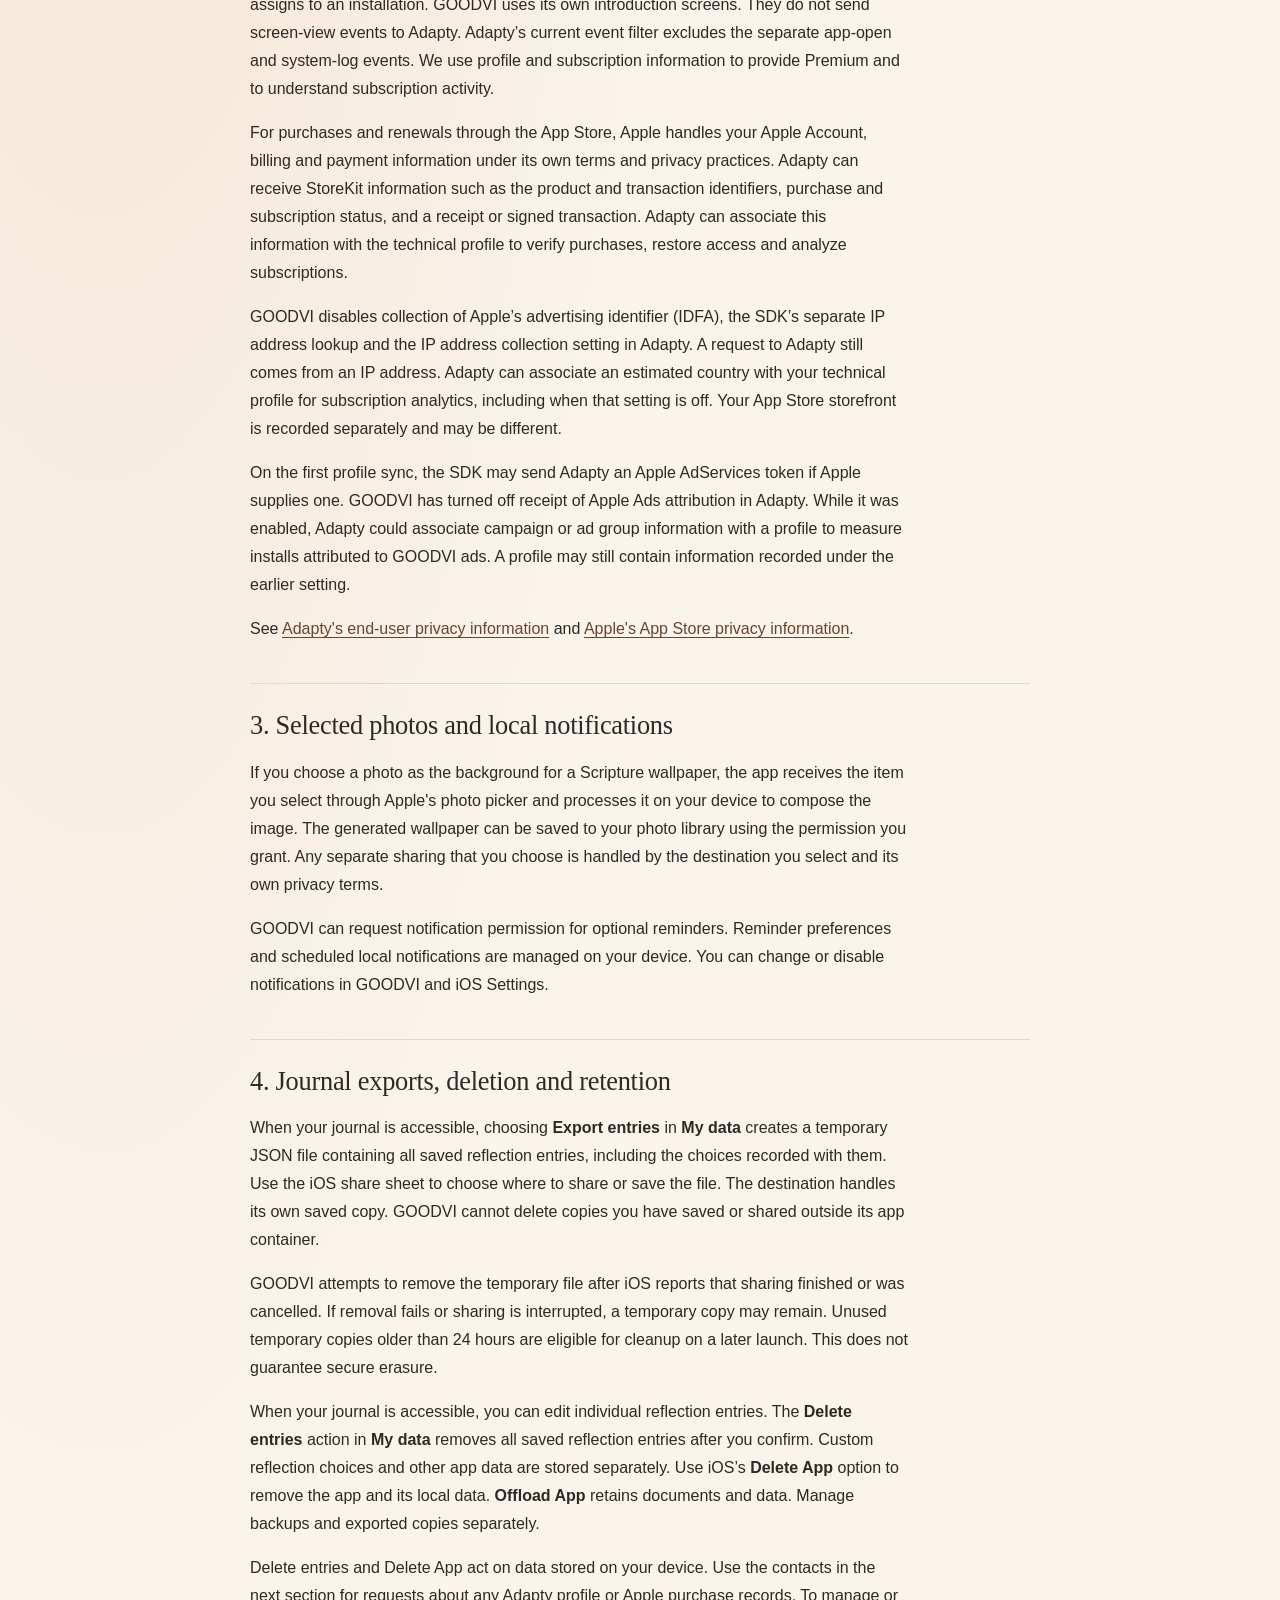
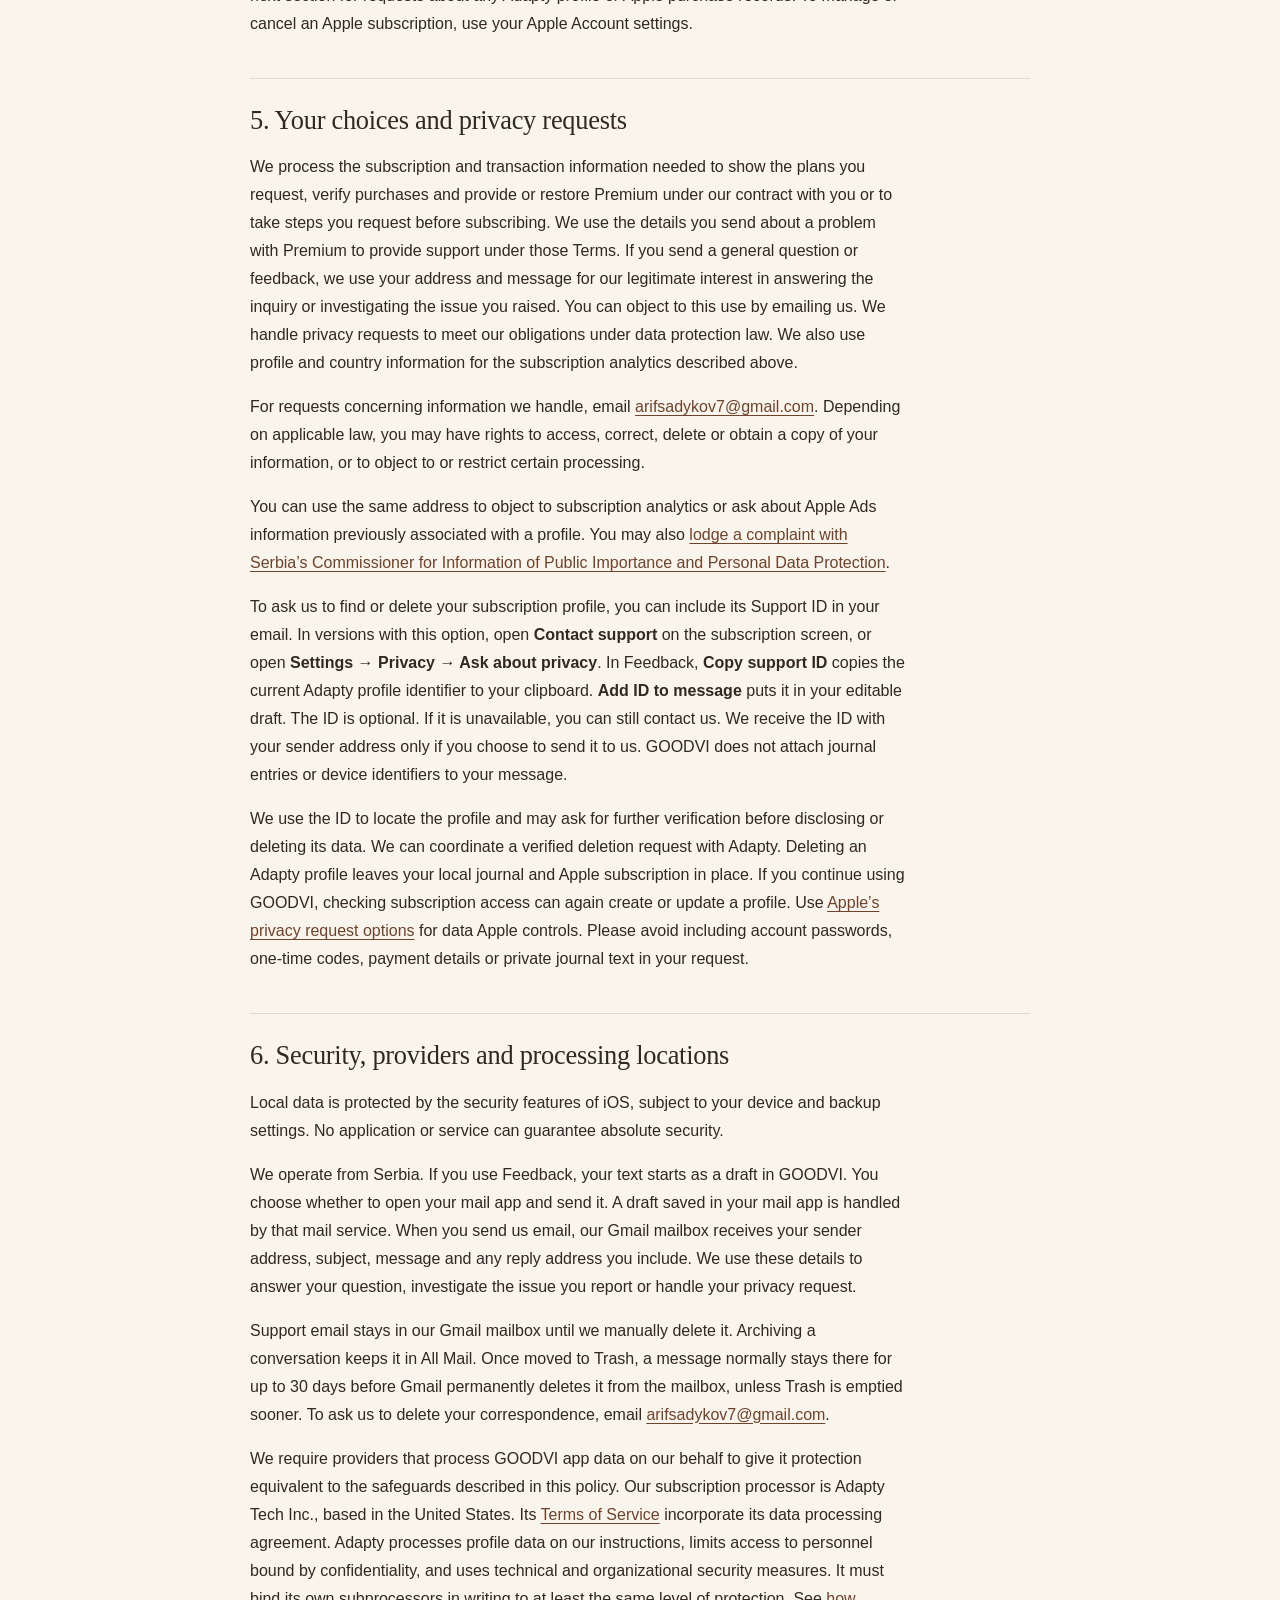
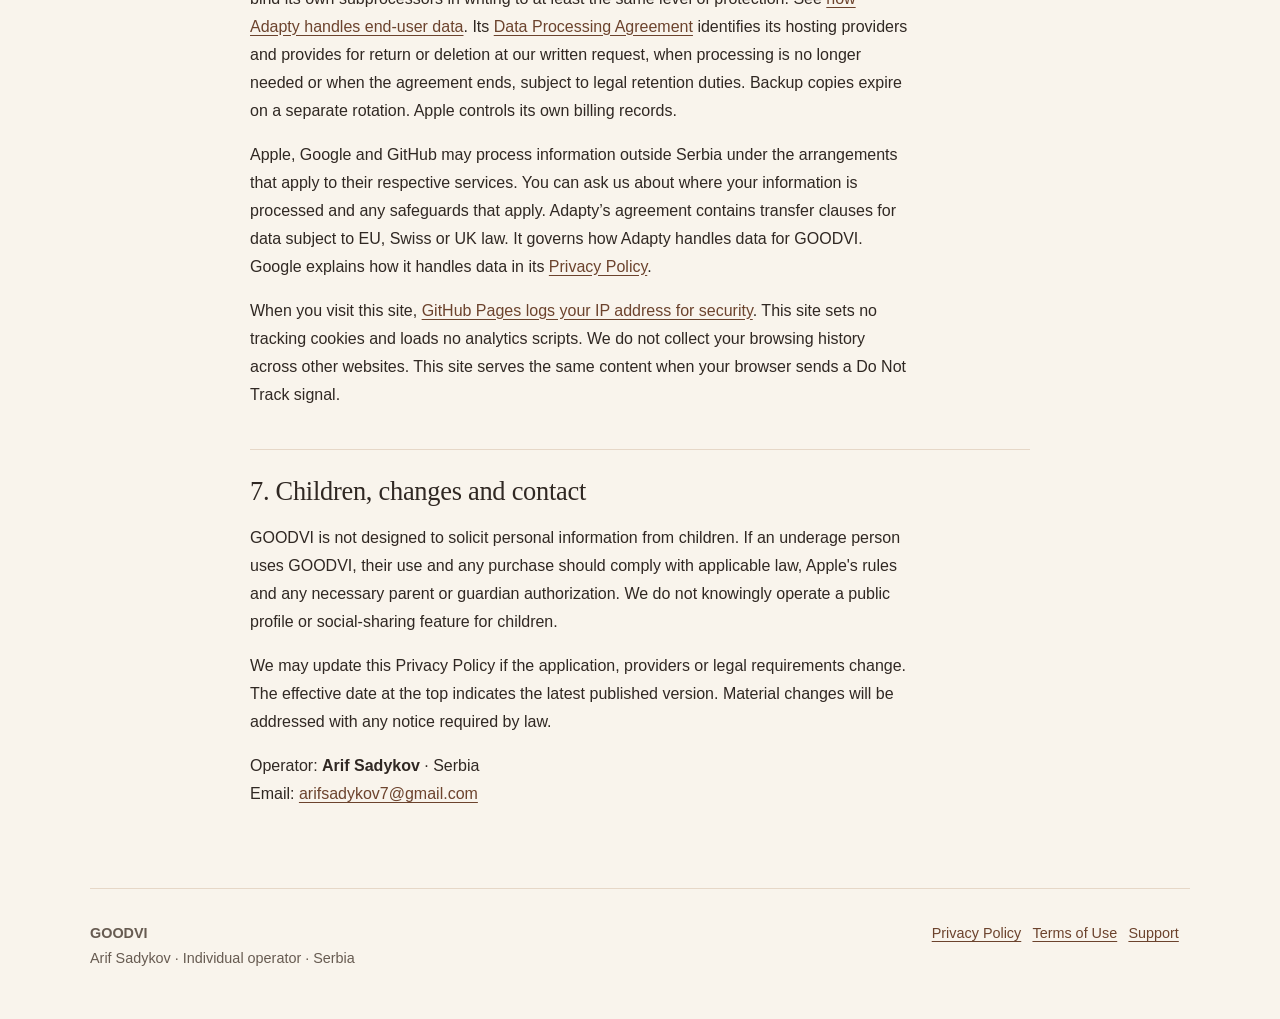
==== commit 5f260bc1: "Update GOODVI privacy disclosures for IP collection and Apple Ads settings" ====
--- a/privacy/index.html
+++ b/privacy/index.html
@@ -1,6 +1,6 @@
-<!doctype html><html lang="en"><head><meta charset="utf-8"><meta name="viewport" content="width=device-width,initial-scale=1"><meta name="description" content="How GOODVI handles on-device data, subscription information and support requests."><meta name="theme-color" content="#f9f4ec"><title>Privacy Policy | GOODVI</title><link rel="stylesheet" href="../assets/styles.css"></head><body><a class="skip" href="#main">Skip to content</a><header class="header"><a class="brand" href="../">GOODVI</a><nav class="nav" aria-label="Main navigation"><a href="../privacy/" aria-current="page">Privacy</a><a href="../terms/">Terms</a><a href="../support/">Support</a></nav></header><main id="main" class="document"><p class="eyebrow">GOODVI · Your information</p><h1>Privacy Policy</h1><p class="updated">Effective November 22, 2026</p><p>GOODVI is an iOS application for Scripture reading, prayer, daily virtues and personal reflection. This Privacy Policy describes the information handled when you use GOODVI. “We,” “us,” and “our” mean Arif Sadykov, the individual operator of GOODVI, based in Serbia. Questions or requests can be sent to <a href="mailto:arifsadykov7@gmail.com">arifsadykov7@gmail.com</a>.</p><p>You can use GOODVI’s introductory screens without creating an account or providing an email address.</p><nav class="contents" aria-label="On this page"><strong>On this page</strong><ul><li><a href="#local">Information on your device</a></li><li><a href="#providers">Subscriptions and service providers</a></li><li><a href="#permissions">Photos and notifications</a></li><li><a href="#exports">Exports and deletion</a></li><li><a href="#choices">Your choices and requests</a></li><li><a href="#security">Security and locations</a></li><li><a href="#contact">Children, changes and contact</a></li></ul></nav><h2 id="local">1. Information stored on your device</h2><p>GOODVI keeps your onboarding answers and progress on your device to recommend a virtue and let you resume the introduction. When you use the relevant features, the app also keeps your journal entries, custom reflection choices, daily virtue selection, selected struggles, reading progress, completed chapters, preferences, reminders, favorite verses and prayers, and related app state on your device.</p><p>GOODVI has no account or cloud service for syncing your journal. Apple may include local app data in device backups, depending on your settings.</p><p>The Bible and daily reading content are included with the application. GOODVI does not send your journal text, prayer favorites or onboarding answers to Adapty. If you export your journal, you choose where to save or share the copy. If you add the GOODVI widget, it can show your selected virtue and a related verse on your Home Screen.</p><h2 id="providers">2. Subscriptions and technical information</h2><p>GOODVI uses Apple’s App Store and StoreKit for subscriptions. GOODVI uses Adapty to help check and manage subscription access through a technical profile. You do not need a GOODVI account.</p><p>After the introduction, GOODVI contacts Adapty to check subscription access and load the subscription screen. Adapty assigns the technical profile its own identifier and can receive information before you make a purchase. The profile can be associated with an installation identifier, Apple’s vendor identifier (IDFV) when available, and technical information such as the device model, operating system, app and SDK versions, language settings, time zone, user agent and App Store storefront. Adapty records which subscription screen variant it assigns to an installation. GOODVI uses its own introduction screens. They do not send screen-view events to Adapty. Adapty’s current event filter excludes the separate app-open and system-log events. We use profile and subscription information to provide Premium and to understand subscription activity.</p><p>For purchases and renewals through the App Store, Apple handles your Apple Account, billing and payment information under its own terms and privacy practices. Adapty can receive StoreKit information such as the product and transaction identifiers, purchase and subscription status, and a receipt or signed transaction. Adapty can associate this information with the technical profile to verify purchases, restore access and analyze subscriptions.</p><p>GOODVI disables collection of Apple’s advertising identifier (IDFA) and the SDK’s separate IP address lookup. IP address collection is enabled in GOODVI’s Adapty service settings. Adapty receives requests from your IP address. It uses the address from the first request to estimate a country, saves that country on your technical profile and uses it for country-level subscription analytics. Your App Store storefront may be different.</p>
-<p>On the first profile sync, the SDK may send Adapty an Apple AdServices token if Apple supplies one. With Apple Ads attribution enabled, Adapty can store the result with the profile, including available campaign or ad group identifiers, to measure installs attributed to GOODVI ads in the App Store.</p><p>See <a href="https://adapty.io/end-users-privacy/">Adapty's end-user privacy information</a> and <a href="https://www.apple.com/legal/privacy/data/en/app-store/">Apple's App Store privacy information</a>.</p><h2 id="permissions">3. Selected photos and local notifications</h2><p>If you choose a photo as the background for a Scripture wallpaper, the app receives the item you select through Apple's photo picker and processes it on your device to compose the image. The generated wallpaper can be saved to your photo library using the permission you grant. Any separate sharing that you choose is handled by the destination you select and its own privacy terms.</p><p>GOODVI can request notification permission for optional reminders. Reminder preferences and scheduled local notifications are managed on your device. You can change or disable notifications in GOODVI and iOS Settings.</p><h2 id="exports">4. Journal exports, deletion and retention</h2><p>When your journal is accessible, choosing <strong>Export entries</strong> in <strong>My data</strong> creates a temporary JSON file containing all saved reflection entries, including the choices recorded with them. Use the iOS share sheet to choose where to share or save the file. The destination handles its own saved copy. GOODVI cannot delete copies you have saved or shared outside its app container.</p><p>GOODVI attempts to remove the temporary file after iOS reports that sharing finished or was cancelled. If removal fails or sharing is interrupted, a temporary copy may remain. Unused temporary copies older than 24 hours are eligible for cleanup on a later launch. This does not guarantee secure erasure.</p><p>When your journal is accessible, you can edit individual reflection entries. The <strong>Delete entries</strong> action in <strong>My data</strong> removes all saved reflection entries after you confirm. Custom reflection choices and other app data are stored separately. Use iOS’s <strong>Delete App</strong> option to remove the app and its local data. <strong>Offload App</strong> retains documents and data. Manage backups and exported copies separately.</p><p>Delete entries and Delete App act on data stored on your device. Use the contacts in the next section for requests about any Adapty profile or Apple purchase records. To manage or cancel an Apple subscription, use your Apple Account settings.</p><h2 id="choices">5. Your choices and privacy requests</h2>
-<p>We process the subscription and transaction information needed to show the plans you request, verify purchases and provide or restore Premium under our contract with you or to take steps you request before subscribing. We use the details you send about a problem with Premium to provide support under those Terms. If you send a general question or feedback, we use your address and message for our legitimate interest in answering the inquiry or investigating the issue you raised. You can object to this use by emailing us. We handle privacy requests to meet our obligations under data protection law. Country-level subscription analytics and Apple Ads measurement serve the separate purposes described above.</p><p>For requests concerning information we handle, email <a href="mailto:arifsadykov7@gmail.com?subject=GOODVI%20privacy%20request">arifsadykov7@gmail.com</a>. Depending on applicable law, you may have rights to access, correct, delete or obtain a copy of your information, or to object to or restrict certain processing.</p>
-<p>You can use the same address to object to subscription analytics or Apple Ads measurement and explain which processing concerns you. You may also <a href="https://poverenik.rs/zastita-podataka/kako-da-ostvarite-svoja-prava/?script=lat">lodge a complaint with Serbia’s Commissioner for Information of Public Importance and Personal Data Protection</a>.</p><p>To ask us to find or delete your subscription profile, you can include its Support ID in your email. In versions with this option, open <strong>Contact support</strong> on the subscription screen, or open <strong>Settings → Privacy → Ask about privacy</strong>. In Feedback, <strong>Copy support ID</strong> copies the current Adapty profile identifier to your clipboard. <strong>Add ID to message</strong> puts it in your editable draft. The ID is optional. If it is unavailable, you can still contact us. We receive the ID with your sender address only if you choose to send it to us. GOODVI does not attach journal entries or device identifiers to your message.</p><p>We use the ID to locate the profile and may ask for further verification before disclosing or deleting its data. We can coordinate a verified deletion request with Adapty. Deleting an Adapty profile leaves your local journal and Apple subscription in place. If you continue using GOODVI, checking subscription access can again create or update a profile. Use <a href="https://www.apple.com/legal/privacy/contact/">Apple’s privacy request options</a> for data Apple controls. Please avoid including account passwords, one-time codes, payment details or private journal text in your request.</p><h2 id="security">6. Security, providers and processing locations</h2><p>Local data is protected by the security features of iOS, subject to your device and backup settings. No application or service can guarantee absolute security.</p><p>We operate from Serbia. If you use Feedback, your text starts as a draft in GOODVI. You choose whether to open your mail app and send it. A draft saved in your mail app is handled by that mail service. When you send us email, our Gmail mailbox receives your sender address, subject, message and any reply address you include. We use these details to answer your question, investigate the issue you report or handle your privacy request.</p>
+<!doctype html><html lang="en"><head><meta charset="utf-8"><meta name="viewport" content="width=device-width,initial-scale=1"><meta name="description" content="How GOODVI handles on-device data, subscription information and support requests."><meta name="theme-color" content="#f9f4ec"><title>Privacy Policy | GOODVI</title><link rel="stylesheet" href="../assets/styles.css"></head><body><a class="skip" href="#main">Skip to content</a><header class="header"><a class="brand" href="../">GOODVI</a><nav class="nav" aria-label="Main navigation"><a href="../privacy/" aria-current="page">Privacy</a><a href="../terms/">Terms</a><a href="../support/">Support</a></nav></header><main id="main" class="document"><p class="eyebrow">GOODVI · Your information</p><h1>Privacy Policy</h1><p class="updated">Effective November 22, 2026</p><p>GOODVI is an iOS application for Scripture reading, prayer, daily virtues and personal reflection. This Privacy Policy describes the information handled when you use GOODVI. “We,” “us,” and “our” mean Arif Sadykov, the individual operator of GOODVI, based in Serbia. Questions or requests can be sent to <a href="mailto:arifsadykov7@gmail.com">arifsadykov7@gmail.com</a>.</p><p>You can use GOODVI’s introductory screens without creating an account or providing an email address.</p><nav class="contents" aria-label="On this page"><strong>On this page</strong><ul><li><a href="#local">Information on your device</a></li><li><a href="#providers">Subscriptions and service providers</a></li><li><a href="#permissions">Photos and notifications</a></li><li><a href="#exports">Exports and deletion</a></li><li><a href="#choices">Your choices and requests</a></li><li><a href="#security">Security and locations</a></li><li><a href="#contact">Children, changes and contact</a></li></ul></nav><h2 id="local">1. Information stored on your device</h2><p>GOODVI keeps your onboarding answers and progress on your device to recommend a virtue and let you resume the introduction. When you use the relevant features, the app also keeps your journal entries, custom reflection choices, daily virtue selection, selected struggles, reading progress, completed chapters, preferences, reminders, favorite verses and prayers, and related app state on your device.</p><p>GOODVI has no account or cloud service for syncing your journal. Apple may include local app data in device backups, depending on your settings.</p><p>The Bible and daily reading content are included with the application. GOODVI does not send your journal text, prayer favorites or onboarding answers to Adapty. If you export your journal, you choose where to save or share the copy. If you add the GOODVI widget, it can show your selected virtue and a related verse on your Home Screen.</p><h2 id="providers">2. Subscriptions and technical information</h2><p>GOODVI uses Apple’s App Store and StoreKit for subscriptions. GOODVI uses Adapty to help check and manage subscription access through a technical profile. You do not need a GOODVI account.</p><p>After the introduction, GOODVI contacts Adapty to check subscription access and load the subscription screen. Adapty assigns the technical profile its own identifier and can receive information before you make a purchase. The profile can be associated with an installation identifier, Apple’s vendor identifier (IDFV) when available, and technical information such as the device model, operating system, app and SDK versions, language settings, time zone, user agent and App Store storefront. Adapty records which subscription screen variant it assigns to an installation. GOODVI uses its own introduction screens. They do not send screen-view events to Adapty. Adapty’s current event filter excludes the separate app-open and system-log events. We use profile and subscription information to provide Premium and to understand subscription activity.</p><p>For purchases and renewals through the App Store, Apple handles your Apple Account, billing and payment information under its own terms and privacy practices. Adapty can receive StoreKit information such as the product and transaction identifiers, purchase and subscription status, and a receipt or signed transaction. Adapty can associate this information with the technical profile to verify purchases, restore access and analyze subscriptions.</p><p>GOODVI disables collection of Apple’s advertising identifier (IDFA), the SDK’s separate IP address lookup and the IP address collection setting in Adapty. A request to Adapty still comes from an IP address. Adapty can associate an estimated country with your technical profile for subscription analytics, including when that setting is off. Your App Store storefront is recorded separately and may be different.</p>
+<p>On the first profile sync, the SDK may send Adapty an Apple AdServices token if Apple supplies one. GOODVI has turned off receipt of Apple Ads attribution in Adapty. While it was enabled, Adapty could associate campaign or ad group information with a profile to measure installs attributed to GOODVI ads. A profile may still contain information recorded under the earlier setting.</p><p>See <a href="https://adapty.io/end-users-privacy/">Adapty's end-user privacy information</a> and <a href="https://www.apple.com/legal/privacy/data/en/app-store/">Apple's App Store privacy information</a>.</p><h2 id="permissions">3. Selected photos and local notifications</h2><p>If you choose a photo as the background for a Scripture wallpaper, the app receives the item you select through Apple's photo picker and processes it on your device to compose the image. The generated wallpaper can be saved to your photo library using the permission you grant. Any separate sharing that you choose is handled by the destination you select and its own privacy terms.</p><p>GOODVI can request notification permission for optional reminders. Reminder preferences and scheduled local notifications are managed on your device. You can change or disable notifications in GOODVI and iOS Settings.</p><h2 id="exports">4. Journal exports, deletion and retention</h2><p>When your journal is accessible, choosing <strong>Export entries</strong> in <strong>My data</strong> creates a temporary JSON file containing all saved reflection entries, including the choices recorded with them. Use the iOS share sheet to choose where to share or save the file. The destination handles its own saved copy. GOODVI cannot delete copies you have saved or shared outside its app container.</p><p>GOODVI attempts to remove the temporary file after iOS reports that sharing finished or was cancelled. If removal fails or sharing is interrupted, a temporary copy may remain. Unused temporary copies older than 24 hours are eligible for cleanup on a later launch. This does not guarantee secure erasure.</p><p>When your journal is accessible, you can edit individual reflection entries. The <strong>Delete entries</strong> action in <strong>My data</strong> removes all saved reflection entries after you confirm. Custom reflection choices and other app data are stored separately. Use iOS’s <strong>Delete App</strong> option to remove the app and its local data. <strong>Offload App</strong> retains documents and data. Manage backups and exported copies separately.</p><p>Delete entries and Delete App act on data stored on your device. Use the contacts in the next section for requests about any Adapty profile or Apple purchase records. To manage or cancel an Apple subscription, use your Apple Account settings.</p><h2 id="choices">5. Your choices and privacy requests</h2>
+<p>We process the subscription and transaction information needed to show the plans you request, verify purchases and provide or restore Premium under our contract with you or to take steps you request before subscribing. We use the details you send about a problem with Premium to provide support under those Terms. If you send a general question or feedback, we use your address and message for our legitimate interest in answering the inquiry or investigating the issue you raised. You can object to this use by emailing us. We handle privacy requests to meet our obligations under data protection law. We also use profile and country information for the subscription analytics described above.</p><p>For requests concerning information we handle, email <a href="mailto:arifsadykov7@gmail.com?subject=GOODVI%20privacy%20request">arifsadykov7@gmail.com</a>. Depending on applicable law, you may have rights to access, correct, delete or obtain a copy of your information, or to object to or restrict certain processing.</p>
+<p>You can use the same address to object to subscription analytics or ask about Apple Ads information previously associated with a profile. You may also <a href="https://poverenik.rs/zastita-podataka/kako-da-ostvarite-svoja-prava/?script=lat">lodge a complaint with Serbia’s Commissioner for Information of Public Importance and Personal Data Protection</a>.</p><p>To ask us to find or delete your subscription profile, you can include its Support ID in your email. In versions with this option, open <strong>Contact support</strong> on the subscription screen, or open <strong>Settings → Privacy → Ask about privacy</strong>. In Feedback, <strong>Copy support ID</strong> copies the current Adapty profile identifier to your clipboard. <strong>Add ID to message</strong> puts it in your editable draft. The ID is optional. If it is unavailable, you can still contact us. We receive the ID with your sender address only if you choose to send it to us. GOODVI does not attach journal entries or device identifiers to your message.</p><p>We use the ID to locate the profile and may ask for further verification before disclosing or deleting its data. We can coordinate a verified deletion request with Adapty. Deleting an Adapty profile leaves your local journal and Apple subscription in place. If you continue using GOODVI, checking subscription access can again create or update a profile. Use <a href="https://www.apple.com/legal/privacy/contact/">Apple’s privacy request options</a> for data Apple controls. Please avoid including account passwords, one-time codes, payment details or private journal text in your request.</p><h2 id="security">6. Security, providers and processing locations</h2><p>Local data is protected by the security features of iOS, subject to your device and backup settings. No application or service can guarantee absolute security.</p><p>We operate from Serbia. If you use Feedback, your text starts as a draft in GOODVI. You choose whether to open your mail app and send it. A draft saved in your mail app is handled by that mail service. When you send us email, our Gmail mailbox receives your sender address, subject, message and any reply address you include. We use these details to answer your question, investigate the issue you report or handle your privacy request.</p>
 <p>Support email stays in our Gmail mailbox until we manually delete it. Archiving a conversation keeps it in All Mail. Once moved to Trash, a message normally stays there for up to 30 days before Gmail permanently deletes it from the mailbox, unless Trash is emptied sooner. To ask us to delete your correspondence, email <a href="mailto:arifsadykov7@gmail.com?subject=GOODVI%20privacy%20request">arifsadykov7@gmail.com</a>.</p><p>We require providers that process GOODVI app data on our behalf to give it protection equivalent to the safeguards described in this policy. Our subscription processor is Adapty Tech Inc., based in the United States. Its <a href="https://adapty.io/terms/">Terms of Service</a> incorporate its data processing agreement. Adapty processes profile data on our instructions, limits access to personnel bound by confidentiality, and uses technical and organizational security measures. It must bind its own subprocessors in writing to at least the same level of protection. See <a href="https://adapty.io/end-users-privacy/">how Adapty handles end-user data</a>. Its <a href="https://adapty.io/data-processing-agreement/">Data Processing Agreement</a> identifies its hosting providers and provides for return or deletion at our written request, when processing is no longer needed or when the agreement ends, subject to legal retention duties. Backup copies expire on a separate rotation. Apple controls its own billing records.</p>
 <p>Apple, Google and GitHub may process information outside Serbia under the arrangements that apply to their respective services. You can ask us about where your information is processed and any safeguards that apply. Adapty’s agreement contains transfer clauses for data subject to EU, Swiss or UK law. It governs how Adapty handles data for GOODVI. Google explains how it handles data in its <a href="https://policies.google.com/privacy">Privacy Policy</a>.</p><p>When you visit this site, <a href="https://docs.github.com/en/pages/getting-started-with-github-pages/what-is-github-pages#data-collection">GitHub Pages logs your IP address for security</a>. This site sets no tracking cookies and loads no analytics scripts. We do not collect your browsing history across other websites. This site serves the same content when your browser sends a Do Not Track signal.</p><h2 id="contact">7. Children, changes and contact</h2><p>GOODVI is not designed to solicit personal information from children. If an underage person uses GOODVI, their use and any purchase should comply with applicable law, Apple's rules and any necessary parent or guardian authorization. We do not knowingly operate a public profile or social-sharing feature for children.</p><p>We may update this Privacy Policy if the application, providers or legal requirements change. The effective date at the top indicates the latest published version. Material changes will be addressed with any notice required by law.</p><p>Operator: <strong>Arif Sadykov</strong> · Serbia<br>Email: <a href="mailto:arifsadykov7@gmail.com">arifsadykov7@gmail.com</a></p></main><footer class="footer"><p><strong>GOODVI</strong><br>Arif Sadykov · Individual operator · Serbia</p><p><a href="../privacy/">Privacy Policy</a><a href="../terms/">Terms of Use</a><a href="../support/">Support</a></p></footer></body></html>
